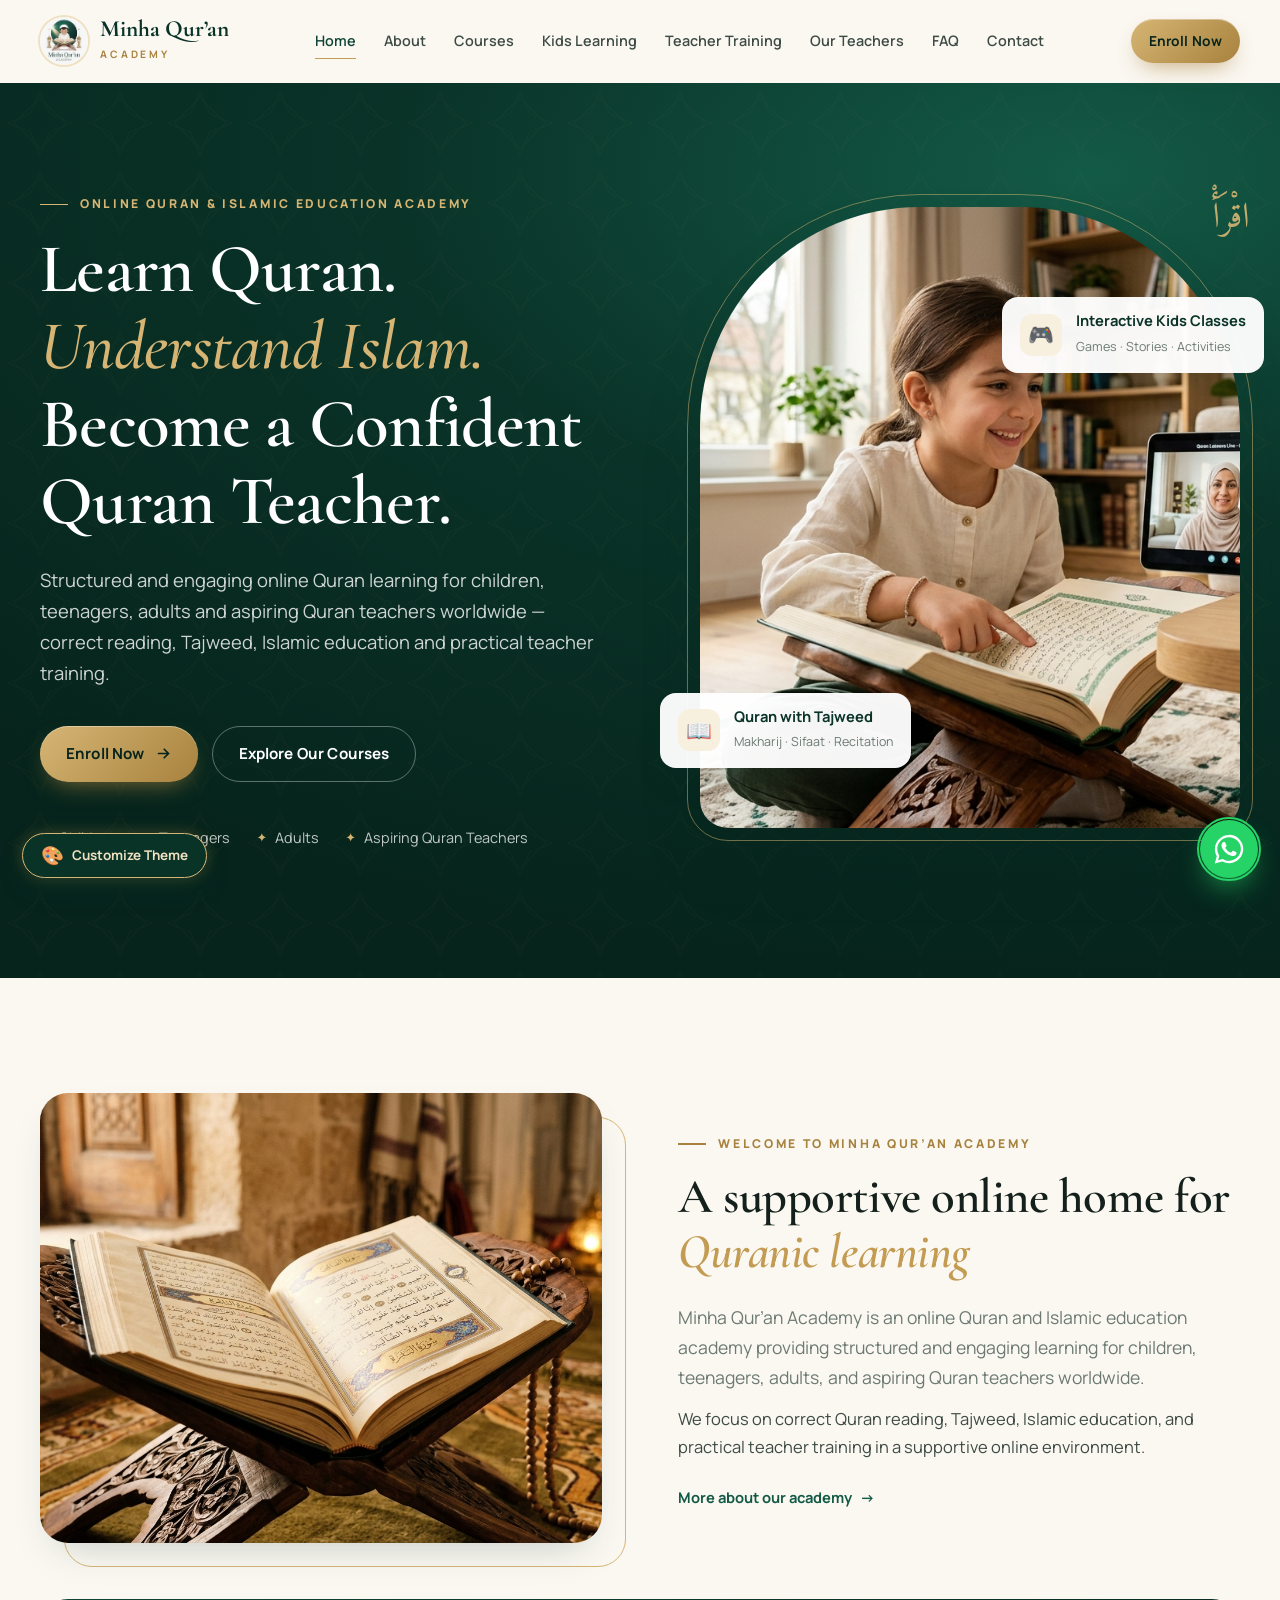
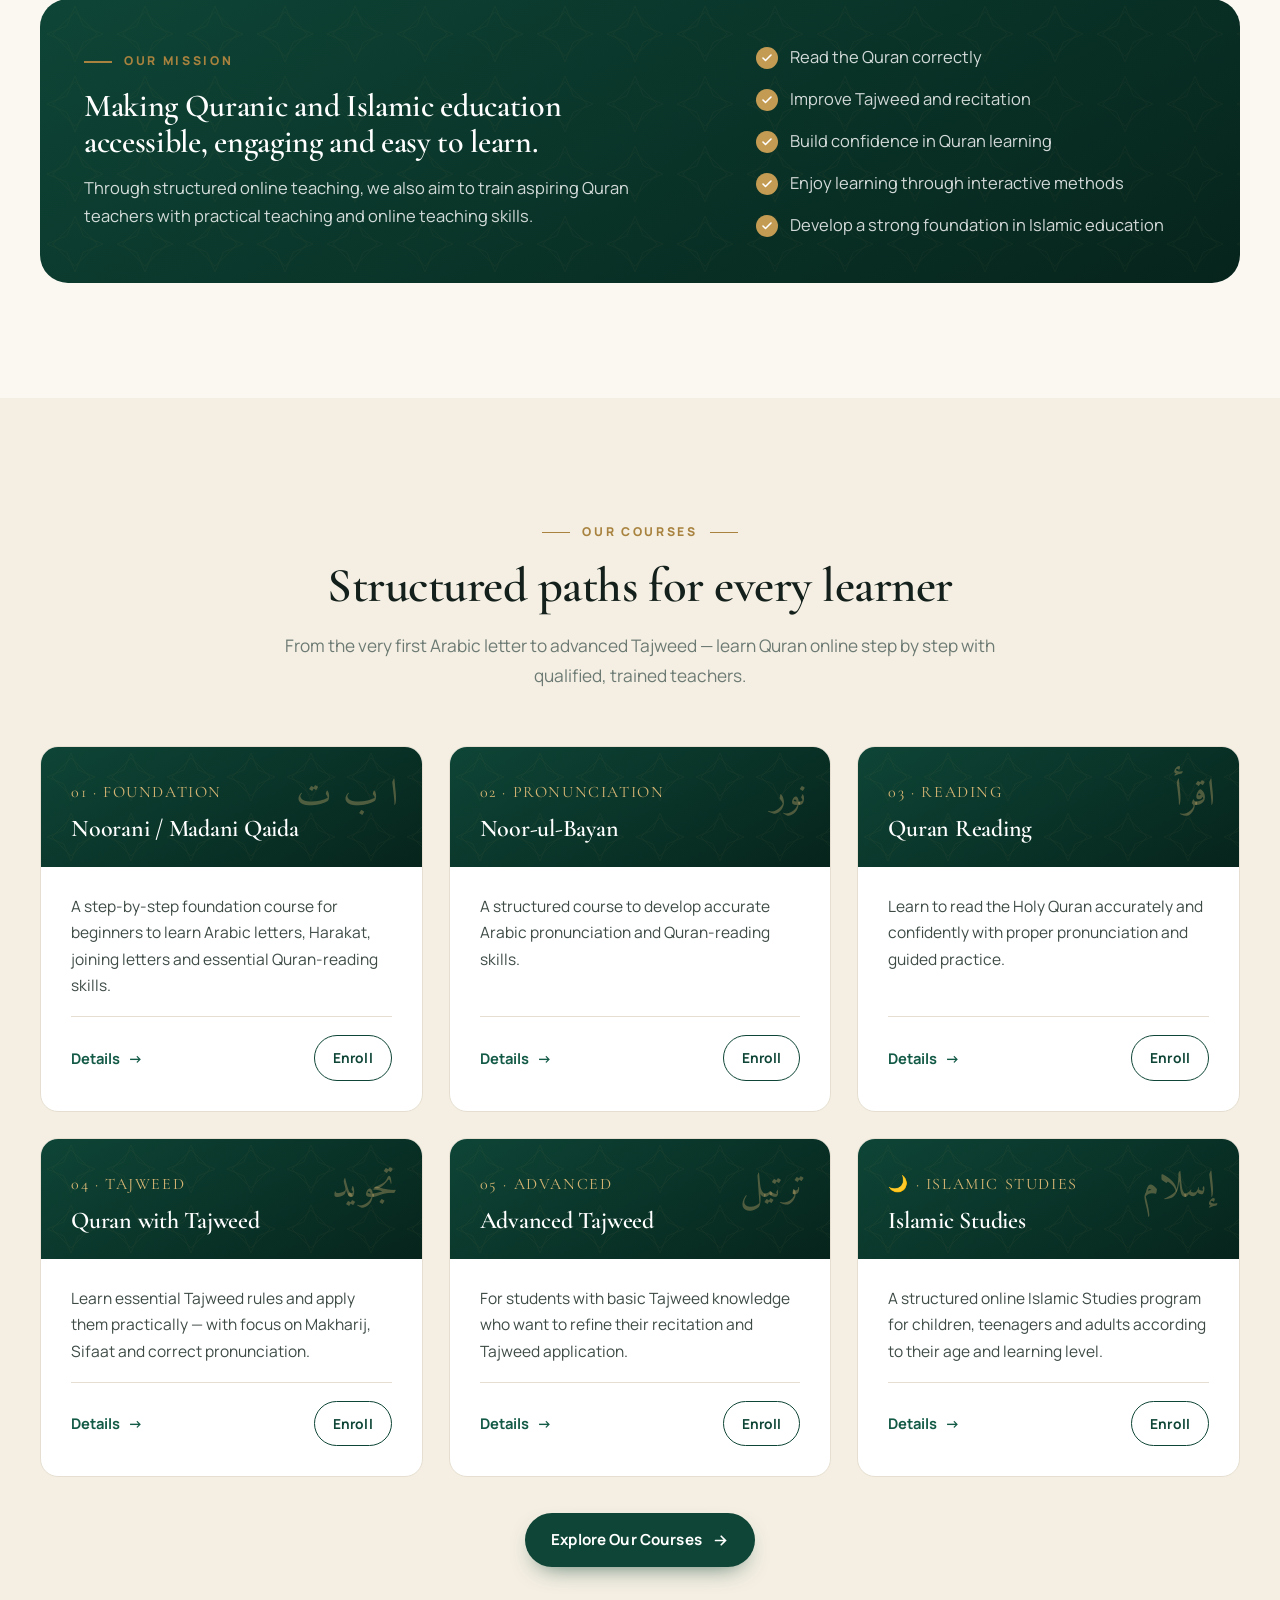
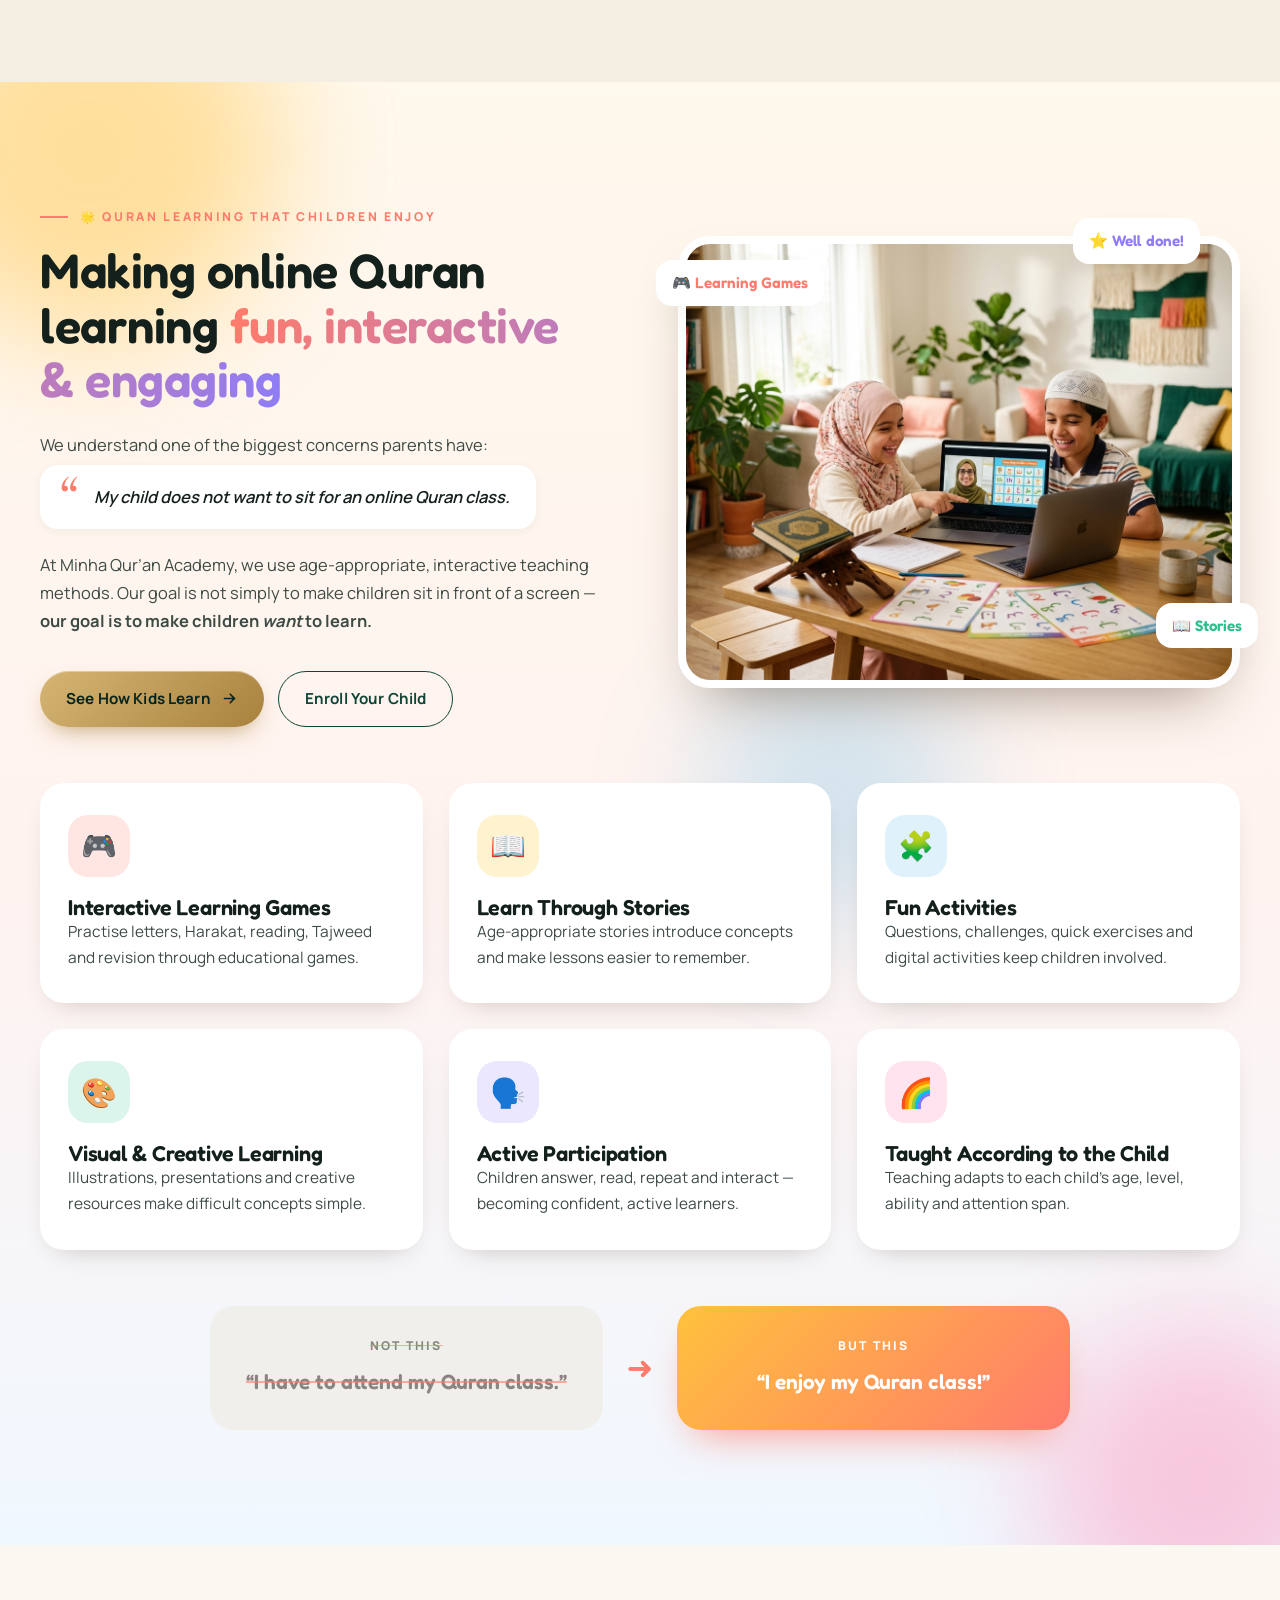
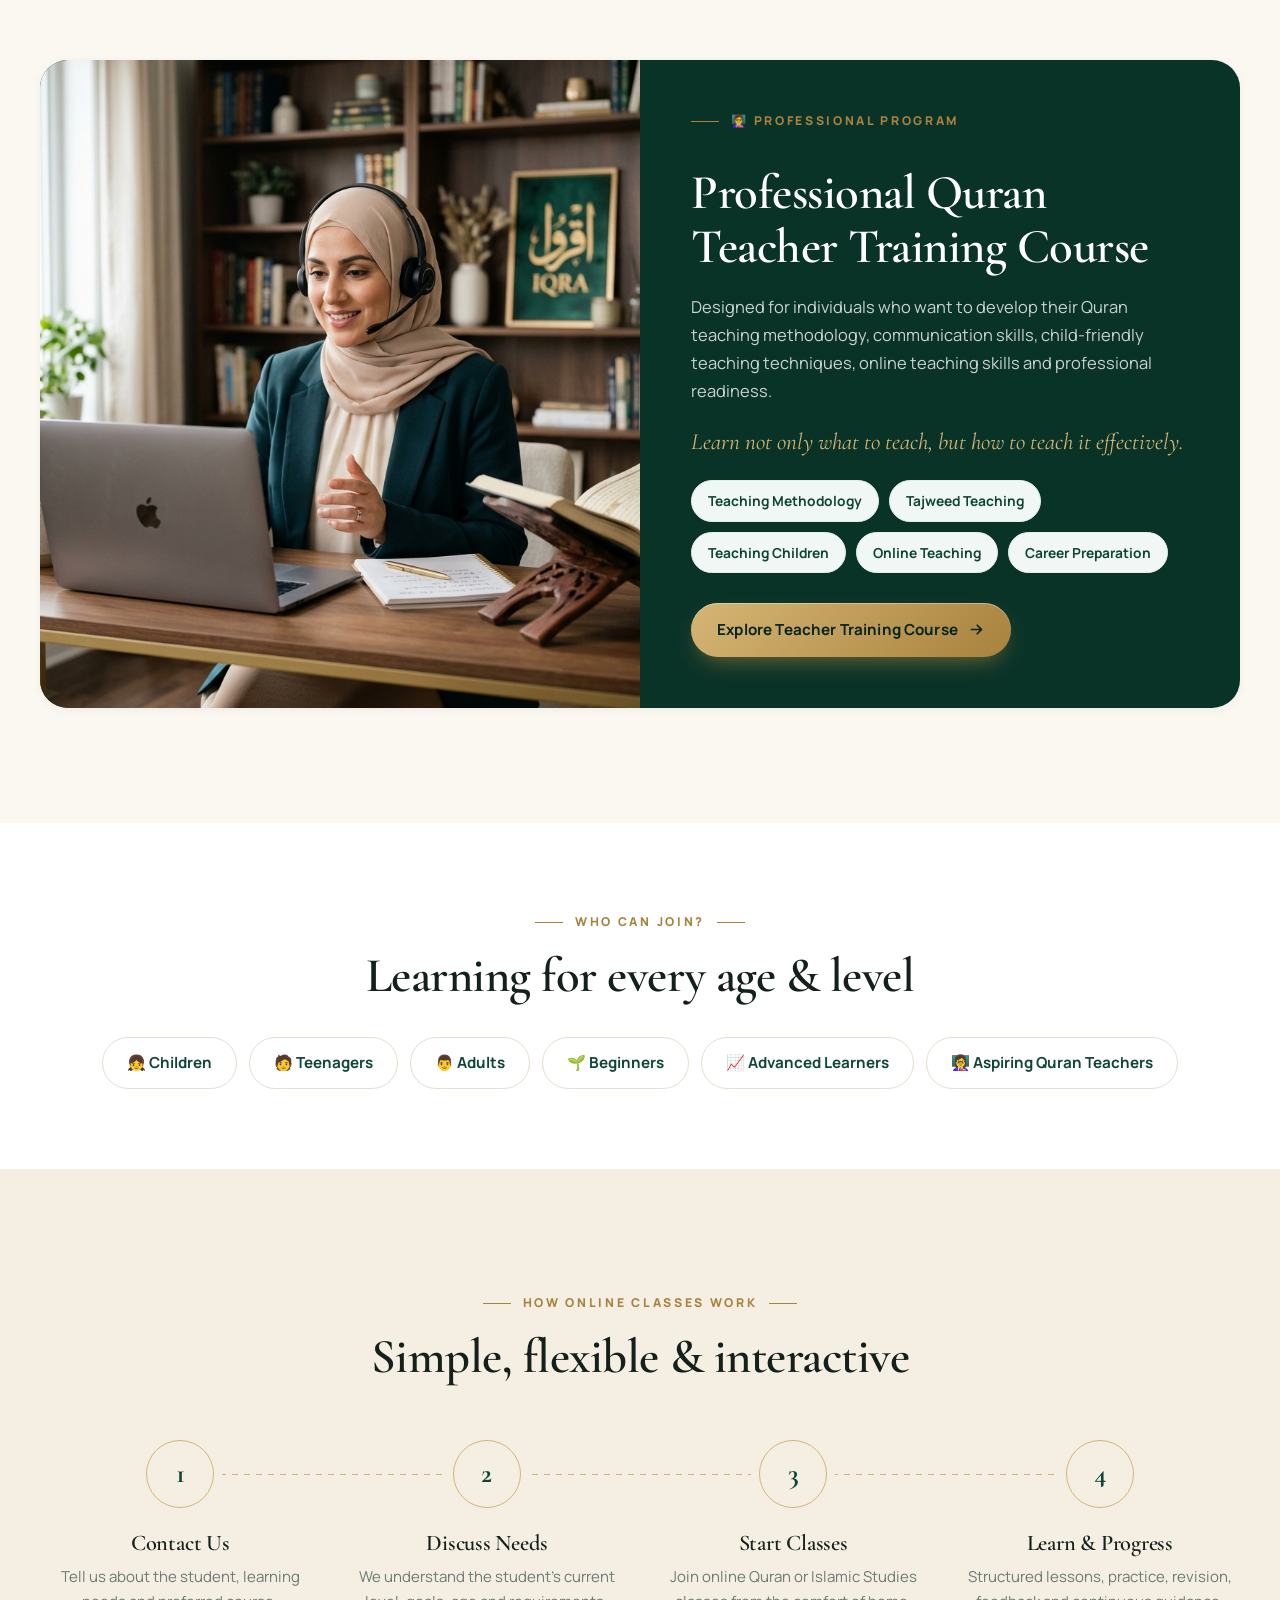
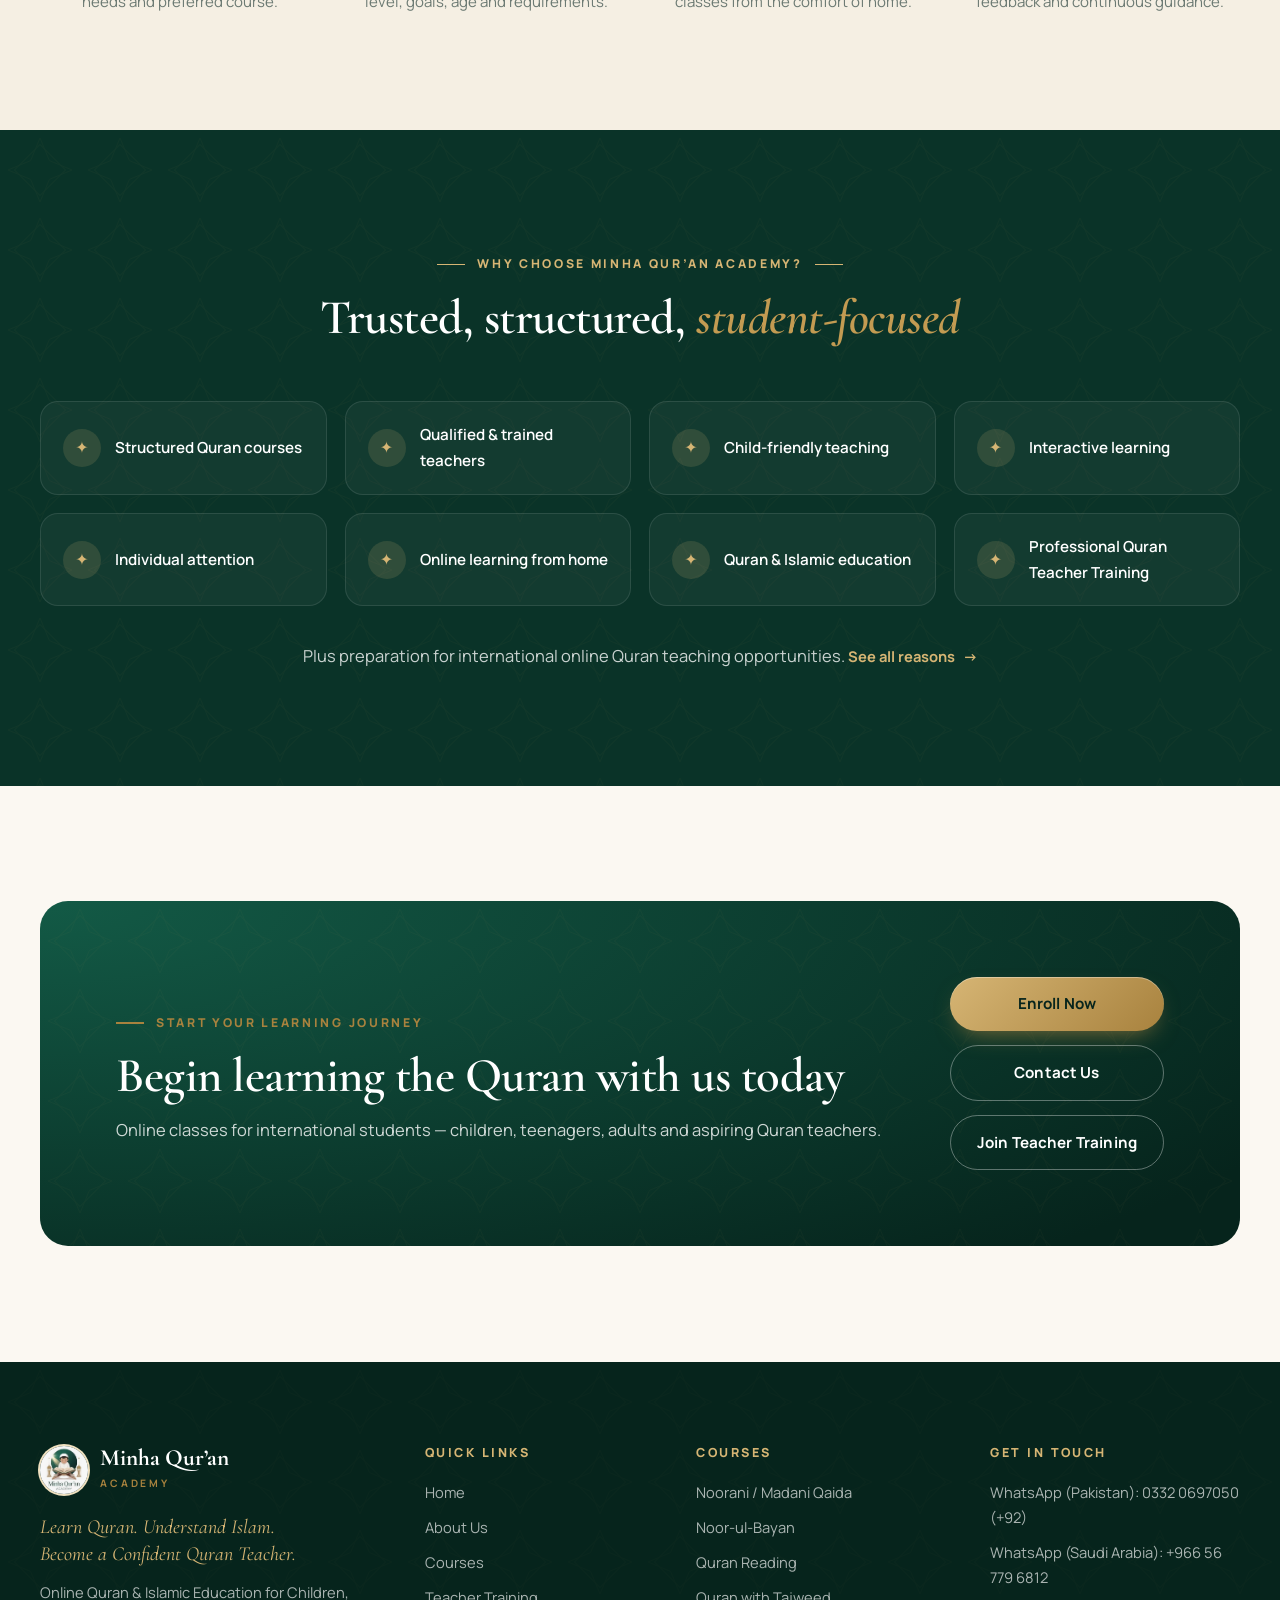
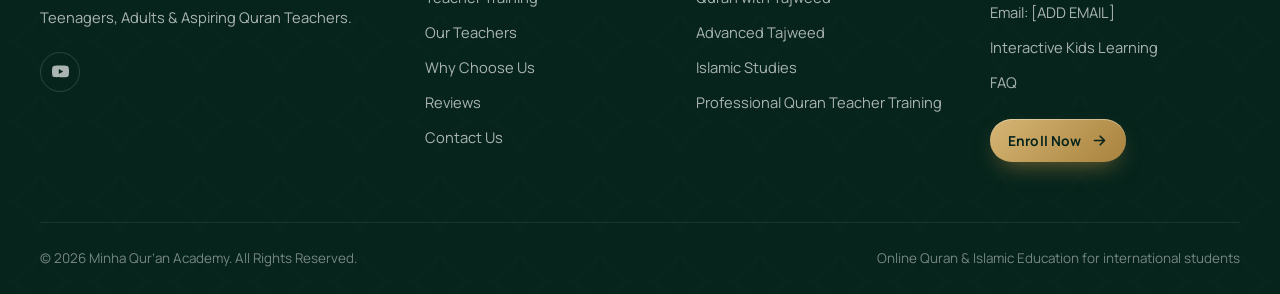
==== index.html @ 35ac7c9c "Inital" ====
<!DOCTYPE html>
<html lang="en">

<head>
  <meta charset="UTF-8">
  <meta name="viewport" content="width=device-width, initial-scale=1.0">
  <title>Minha Qur’an Academy | Online Quran Classes, Tajweed &amp; Quran Teacher Training</title>
  <meta name="description"
    content="Minha Qur’an Academy is an online Quran academy offering Noorani Qaida, Quran with Tajweed, Islamic Studies and Professional Quran Teacher Training for kids, adults and international students.">
  <meta name="keywords"
    content="Minha Qur’an Academy, Online Quran Academy, Online Quran Classes, Learn Quran Online, Quran with Tajweed, Quran Classes for Kids, Quran Classes for Adults, Quran Teacher Training">
  <meta property="og:title" content="Minha Qur’an Academy — Learn Quran Online">
  <meta property="og:description" content="Learn Quran. Understand Islam. Become a Confident Quran Teacher.">
  <meta property="og:image" content="assets/images/hero-learning.jpg">
  <meta property="og:type" content="website">
  <link rel="icon" type="image/jpeg" href="assets/images/logo.jpg">
  <link rel="preconnect" href="https://fonts.googleapis.com">
  <link rel="preconnect" href="https://fonts.gstatic.com" crossorigin>
  <link
    href="https://fonts.googleapis.com/css2?family=Amiri:wght@400;700&family=Cormorant+Garamond:ital,wght@0,500;0,600;0,700;1,500;1,600&family=Fredoka:wght@500;600&family=Manrope:wght@400;500;600;700;800&display=swap"
    rel="stylesheet">
  <link rel="stylesheet" href="assets/css/main.css">
  <script type="application/ld+json">
  {"@context":"https://schema.org","@type":"EducationalOrganization","name":"Minha Qur’an Academy","description":"Online Quran and Islamic education academy for children, teenagers, adults and aspiring Quran teachers worldwide.","logo":"assets/images/logo.jpg","sameAs":["https://www.youtube.com/@MinhaQuranAcademy"]}
  </script>
</head>

<body data-page="home">
  <header id="site-header"></header>

  <main>
    <!-- HERO -->
    <section class="hero">
      <div class="container hero-grid">
        <div>
          <span class="eyebrow reveal">Online Quran &amp; Islamic Education Academy</span>
          <h1 class="reveal d1">Learn Quran. <em>Understand Islam.</em> Become a Confident Quran Teacher.</h1>
          <p class="hero-lead reveal d2">Structured and engaging online Quran learning for children, teenagers, adults
            and aspiring Quran teachers worldwide — correct reading, Tajweed, Islamic education and practical teacher
            training.</p>
          <div class="hero-ctas reveal d3">
            <a href="enroll.html" class="btn btn-gold" id="hero-enroll">Enroll Now <svg viewBox="0 0 24 24" fill="none"
                stroke="currentColor" stroke-width="2.4" stroke-linecap="round">
                <path d="M5 12h14M13 6l6 6-6 6" />
              </svg></a>
            <a href="courses.html" class="btn btn-ghost-light" id="hero-courses">Explore Our Courses</a>
          </div>
          <div class="hero-badges reveal d3">
            <span>Children</span><span>Teenagers</span><span>Adults</span><span>Aspiring Quran Teachers</span>
          </div>
        </div>

        <div class="hero-visual reveal d2">
          <span class="hero-arabic">اقْرَأْ</span>
          <div class="hero-frame">
            <img src="assets/images/hero-learning.jpg"
              alt="Child happily learning Quran online with a teacher on a tablet" width="1376" height="768"
              fetchpriority="high">
          </div>
          <div class="float-card fc-1">
            <span class="fc-icon">📖</span>
            <span><strong>Quran with Tajweed</strong><small>Makharij · Sifaat · Recitation</small></span>
          </div>
          <div class="float-card fc-2">
            <span class="fc-icon">🎮</span>
            <span><strong>Interactive Kids Classes</strong><small>Games · Stories · Activities</small></span>
          </div>
        </div>
      </div>
    </section>

    <!-- WELCOME + MISSION -->
    <section class="section">
      <div class="container split">
        <div class="img-accent reveal">
          <div class="img-frame"><img src="assets/images/quran-serene.jpg"
              alt="Open Holy Quran on a carved wooden stand" loading="lazy" width="1376" height="768"></div>
        </div>
        <div class="reveal d1">
          <span class="eyebrow">Welcome to Minha Qur’an Academy</span>
          <h2>A supportive online home for <span class="gold-text">Quranic learning</span></h2>
          <p class="lead mt-2">Minha Qur’an Academy is an online Quran and Islamic education academy providing
            structured and engaging learning for children, teenagers, adults, and aspiring Quran teachers worldwide.</p>
          <p class="mt-1">We focus on correct Quran reading, Tajweed, Islamic education, and practical teacher training
            in a supportive online environment.</p>
          <a href="about.html" class="link-arrow mt-2">More about our academy</a>
        </div>
      </div>

      <div class="container mt-4">
        <div class="quote-block reveal">
          <div class="split wide-left" style="align-items:start">
            <div>
              <span class="eyebrow">Our Mission</span>
              <h3 style="font-size:2rem">Making Quranic and Islamic education accessible, engaging and easy to learn.
              </h3>
              <p>Through structured online teaching, we also aim to train aspiring Quran teachers with practical
                teaching and online teaching skills.</p>
            </div>
            <ul class="check-list gold">
              <li>Read the Quran correctly</li>
              <li>Improve Tajweed and recitation</li>
              <li>Build confidence in Quran learning</li>
              <li>Enjoy learning through interactive methods</li>
              <li>Develop a strong foundation in Islamic education</li>
            </ul>
          </div>
        </div>
      </div>
    </section>

    <!-- COURSES -->
    <section class="section section-cream" id="courses">
      <div class="container">
        <div class="section-head center reveal">
          <span class="eyebrow">Our Courses</span>
          <h2>Structured paths for every learner</h2>
          <p>From the very first Arabic letter to advanced Tajweed — learn Quran online step by step with qualified,
            trained teachers.</p>
        </div>

        <div class="grid grid-3">
          <article class="card course-card reveal">
            <div class="cc-top"><span class="cc-ar">ا ب ت</span><span class="cc-num">01 · FOUNDATION</span>
              <h3>Noorani / Madani Qaida</h3>
            </div>
            <div class="cc-body">
              <p>A step-by-step foundation course for beginners to learn Arabic letters, Harakat, joining letters and
                essential Quran-reading skills.</p>
              <div class="cc-actions"><a href="courses.html#qaida" class="link-arrow">Details</a><a
                  href="enroll.html?course=Noorani / Madani Qaida Course" class="btn btn-outline btn-sm">Enroll</a>
              </div>
            </div>
          </article>
          <article class="card course-card reveal d1">
            <div class="cc-top"><span class="cc-ar">نور</span><span class="cc-num">02 · PRONUNCIATION</span>
              <h3>Noor-ul-Bayan</h3>
            </div>
            <div class="cc-body">
              <p>A structured course to develop accurate Arabic pronunciation and Quran-reading skills.</p>
              <div class="cc-actions"><a href="courses.html#noor-ul-bayan" class="link-arrow">Details</a><a
                  href="enroll.html?course=Noor-ul-Bayan Course" class="btn btn-outline btn-sm">Enroll</a></div>
            </div>
          </article>
          <article class="card course-card reveal d2">
            <div class="cc-top"><span class="cc-ar">اقرأ</span><span class="cc-num">03 · READING</span>
              <h3>Quran Reading</h3>
            </div>
            <div class="cc-body">
              <p>Learn to read the Holy Quran accurately and confidently with proper pronunciation and guided practice.
              </p>
              <div class="cc-actions"><a href="courses.html#quran-reading" class="link-arrow">Details</a><a
                  href="enroll.html?course=Quran Reading Course" class="btn btn-outline btn-sm">Enroll</a></div>
            </div>
          </article>
          <article class="card course-card reveal">
            <div class="cc-top"><span class="cc-ar">تجويد</span><span class="cc-num">04 · TAJWEED</span>
              <h3>Quran with Tajweed</h3>
            </div>
            <div class="cc-body">
              <p>Learn essential Tajweed rules and apply them practically — with focus on Makharij, Sifaat and correct
                pronunciation.</p>
              <div class="cc-actions"><a href="courses.html#tajweed" class="link-arrow">Details</a><a
                  href="enroll.html?course=Quran with Tajweed Course" class="btn btn-outline btn-sm">Enroll</a></div>
            </div>
          </article>
          <article class="card course-card reveal d1">
            <div class="cc-top"><span class="cc-ar">ترتيل</span><span class="cc-num">05 · ADVANCED</span>
              <h3>Advanced Tajweed</h3>
            </div>
            <div class="cc-body">
              <p>For students with basic Tajweed knowledge who want to refine their recitation and Tajweed application.
              </p>
              <div class="cc-actions"><a href="courses.html#advanced-tajweed" class="link-arrow">Details</a><a
                  href="enroll.html?course=Advanced Tajweed Course" class="btn btn-outline btn-sm">Enroll</a></div>
            </div>
          </article>
          <article class="card course-card reveal d2">
            <div class="cc-top"><span class="cc-ar">إسلام</span><span class="cc-num">🌙 · ISLAMIC STUDIES</span>
              <h3>Islamic Studies</h3>
            </div>
            <div class="cc-body">
              <p>A structured online Islamic Studies program for children, teenagers and adults according to their age
                and learning level.</p>
              <div class="cc-actions"><a href="courses.html#islamic-studies" class="link-arrow">Details</a><a
                  href="enroll.html?course=Islamic Studies" class="btn btn-outline btn-sm">Enroll</a></div>
            </div>
          </article>
        </div>

        <div class="text-center mt-3 reveal"><a href="courses.html" class="btn btn-emerald">Explore Our Courses <svg
              viewBox="0 0 24 24" fill="none" stroke="currentColor" stroke-width="2.4" stroke-linecap="round">
              <path d="M5 12h14M13 6l6 6-6 6" />
            </svg></a></div>
      </div>
    </section>

    <!-- KIDS (prominent) -->
    <section class="section kids-zone" id="kids">
      <span class="blob b1"></span><span class="blob b2"></span><span class="blob b3"></span>
      <div class="container">
        <div class="split">
          <div class="reveal">
            <span class="eyebrow">🌟 Quran Learning That Children Enjoy</span>
            <h2>Making online Quran learning <em>fun, interactive &amp; engaging</em></h2>
            <p class="mt-2">We understand one of the biggest concerns parents have:</p>
            <div class="parent-quote">My child does not want to sit for an online Quran class.</div>
            <p>At Minha Qur’an Academy, we use age-appropriate, interactive teaching methods. Our goal is not simply to
              make children sit in front of a screen — <strong>our goal is to make children <em>want</em> to
                learn.</strong></p>
            <div class="btn-row mt-3">
              <a href="kids.html" class="btn btn-gold">See How Kids Learn <svg viewBox="0 0 24 24" fill="none"
                  stroke="currentColor" stroke-width="2.4" stroke-linecap="round">
                  <path d="M5 12h14M13 6l6 6-6 6" />
                </svg></a>
              <a href="enroll.html" class="btn btn-outline">Enroll Your Child</a>
            </div>
          </div>
          <div class="kids-photo reveal d1">
            <div class="img-frame"><img src="assets/images/kids-interactive.jpg"
                alt="Two happy children learning Arabic letters in an interactive online Quran class" loading="lazy"
                width="1200" height="896"></div>
            <span class="sticker s1">🎮 Learning Games</span>
            <span class="sticker s2">📖 Stories</span>
            <span class="sticker s3">⭐ Well done!</span>
          </div>
        </div>

        <div class="grid grid-3 mt-4">
          <div class="kid-card kc-coral reveal">
            <div class="k-icon">🎮</div>
            <h3>Interactive Learning Games</h3>
            <p>Practise letters, Harakat, reading, Tajweed and revision through educational games.</p>
          </div>
          <div class="kid-card kc-sun reveal d1">
            <div class="k-icon">📖</div>
            <h3>Learn Through Stories</h3>
            <p>Age-appropriate stories introduce concepts and make lessons easier to remember.</p>
          </div>
          <div class="kid-card kc-sky reveal d2">
            <div class="k-icon">🧩</div>
            <h3>Fun Activities</h3>
            <p>Questions, challenges, quick exercises and digital activities keep children involved.</p>
          </div>
          <div class="kid-card kc-mint reveal">
            <div class="k-icon">🎨</div>
            <h3>Visual &amp; Creative Learning</h3>
            <p>Illustrations, presentations and creative resources make difficult concepts simple.</p>
          </div>
          <div class="kid-card kc-lilac reveal d1">
            <div class="k-icon">🗣️</div>
            <h3>Active Participation</h3>
            <p>Children answer, read, repeat and interact — becoming confident, active learners.</p>
          </div>
          <div class="kid-card kc-pink reveal d2">
            <div class="k-icon">🌈</div>
            <h3>Taught According to the Child</h3>
            <p>Teaching adapts to each child’s age, level, ability and attention span.</p>
          </div>
        </div>

        <div class="feel-compare mt-4 reveal">
          <div class="feel no"><small>Not this</small>“I have to attend my Quran class.”</div>
          <div class="feel-arrow">➜</div>
          <div class="feel yes"><small>But this</small>“I enjoy my Quran class!”</div>
        </div>
      </div>
    </section>

    <!-- TEACHER TRAINING -->
    <section class="section">
      <div class="container">
        <div class="program dark reveal">
          <div class="program-media"><img src="assets/images/teacher-training.jpg"
              alt="Quran teacher conducting a professional online class" loading="lazy" width="1200" height="896"></div>
          <div class="program-body">
            <span class="eyebrow">👩‍🏫 Professional Program</span>
            <h2>Professional Quran Teacher Training Course</h2>
            <p>Designed for individuals who want to develop their Quran teaching methodology, communication skills,
              child-friendly teaching techniques, online teaching skills and professional readiness.</p>
            <p style="font-family:var(--f-display);font-size:1.45rem;font-style:italic;color:var(--gold-400)">Learn not
              only what to teach, but how to teach it effectively.</p>
            <div class="pill-row"><span>Teaching Methodology</span><span>Tajweed Teaching</span><span>Teaching
                Children</span><span>Online Teaching</span><span>Career Preparation</span></div>
            <div class="btn-row mt-1"><a href="teacher-training.html" class="btn btn-gold" id="home-training">Explore
                Teacher Training Course <svg viewBox="0 0 24 24" fill="none" stroke="currentColor" stroke-width="2.4"
                  stroke-linecap="round">
                  <path d="M5 12h14M13 6l6 6-6 6" />
                </svg></a></div>
          </div>
        </div>
      </div>
    </section>

    <!-- WHO CAN JOIN -->
    <section class="section section-white" style="padding-top:80px;padding-bottom:80px">
      <div class="container">
        <div class="section-head center reveal" style="margin-bottom:34px">
          <span class="eyebrow">Who Can Join?</span>
          <h2>Learning for every age &amp; level</h2>
        </div>
        <div class="chips reveal">
          <span class="chip">👧 Children</span><span class="chip">🧑 Teenagers</span><span class="chip">👨 Adults</span>
          <span class="chip">🌱 Beginners</span><span class="chip">📈 Advanced Learners</span><span class="chip">👩‍🏫
            Aspiring Quran Teachers</span>
        </div>
      </div>
    </section>

    <!-- HOW IT WORKS -->
    <section class="section section-cream">
      <div class="container">
        <div class="section-head center reveal">
          <span class="eyebrow">How Online Classes Work</span>
          <h2>Simple, flexible &amp; interactive</h2>
        </div>
        <div class="steps">
          <div class="step reveal">
            <div class="step-num">1</div>
            <h3>Contact Us</h3>
            <p>Tell us about the student, learning needs and preferred course.</p>
          </div>
          <div class="step reveal d1">
            <div class="step-num">2</div>
            <h3>Discuss Needs</h3>
            <p>We understand the student’s current level, goals, age and requirements.</p>
          </div>
          <div class="step reveal d2">
            <div class="step-num">3</div>
            <h3>Start Classes</h3>
            <p>Join online Quran or Islamic Studies classes from the comfort of home.</p>
          </div>
          <div class="step reveal d3">
            <div class="step-num">4</div>
            <h3>Learn &amp; Progress</h3>
            <p>Structured lessons, practice, revision, feedback and continuous guidance.</p>
          </div>
        </div>
      </div>
    </section>

    <!-- WHY CHOOSE -->
    <section class="section section-dark">
      <div class="container" style="position:relative">
        <div class="section-head center reveal">
          <span class="eyebrow">Why Choose Minha Qur’an Academy?</span>
          <h2>Trusted, structured, <span class="gold-text">student-focused</span></h2>
        </div>
        <div class="why-grid">
          <div class="why-item reveal"><i>✦</i>Structured Quran courses</div>
          <div class="why-item reveal d1"><i>✦</i>Qualified &amp; trained teachers</div>
          <div class="why-item reveal d2"><i>✦</i>Child-friendly teaching</div>
          <div class="why-item reveal d3"><i>✦</i>Interactive learning</div>
          <div class="why-item reveal"><i>✦</i>Individual attention</div>
          <div class="why-item reveal d1"><i>✦</i>Online learning from home</div>
          <div class="why-item reveal d2"><i>✦</i>Quran &amp; Islamic education</div>
          <div class="why-item reveal d3"><i>✦</i>Professional Quran Teacher Training</div>
        </div>
        <p class="text-center mt-3 reveal">Plus preparation for international online Quran teaching opportunities. <a
            href="about.html#why-choose" class="link-arrow" style="color:var(--gold-400)">See all reasons</a></p>
      </div>
    </section>

    <!-- CTA -->
    <section class="section">
      <div class="container">
        <div class="cta-band reveal">
          <div>
            <span class="eyebrow">Start Your Learning Journey</span>
            <h2>Begin learning the Quran with us today</h2>
            <p>Online classes for international students — children, teenagers, adults and aspiring Quran teachers.</p>
          </div>
          <div class="hero-ctas" style="flex-direction:column;align-items:stretch">
            <a href="enroll.html" class="btn btn-gold">Enroll Now</a>
            <a href="contact.html" class="btn btn-ghost-light">Contact Us</a>
            <a href="teacher-training.html" class="btn btn-ghost-light">Join Teacher Training</a>
          </div>
        </div>
      </div>
    </section>
  </main>

  <footer id="site-footer"></footer>
  <noscript>
    <nav style="padding:20px;text-align:center"><a href="index.html">Home</a> · <a href="about.html">About</a> · <a
        href="courses.html">Courses</a> · <a href="kids.html">Kids Learning</a> · <a
        href="teacher-training.html">Teacher Training</a> · <a href="teachers.html">Our Teachers</a> · <a
        href="faq.html">FAQ</a> · <a href="enroll.html">Enroll</a> · <a href="contact.html">Contact</a></nav>
  </noscript>
  <script src="assets/js/main.js"></script>
</body>

</html>
---- assets/css/main.css ----
/* ==========================================================================
   MINHA QUR'AN ACADEMY — Design System
   Fonts: Cormorant Garamond (display) · Manrope (body) · Amiri (Arabic) · Fredoka (kids)
   ========================================================================== */

:root {
  /* Brand */
  --emerald-950: #06241c;
  --emerald-900: #0a3328;
  --emerald-800: #0e4536;
  --emerald-700: #135a46;
  --emerald-600: #1a7259;
  --emerald-100: #e3efe9;
  --emerald-50: #f1f7f4;

  --gold-600: #a8823e;
  --gold-500: #c39b52;
  --gold-400: #d6b574;
  --gold-200: #efe0bf;
  --gold-100: #f8f0de;

  --ivory: #fbf8f2;
  --cream: #f5efe3;
  --white: #ffffff;
  --ink: #14201b;
  --body: #3e4b45;
  --muted: #6c7a73;
  --line: #e6dfd1;

  /* Kids palette */
  --k-coral: #ff7b6b;
  --k-sun: #ffc23d;
  --k-sky: #4fb3e8;
  --k-mint: #2fbf8f;
  --k-lilac: #8f7cf6;
  --k-pink: #ff8fb8;

  /* Type */
  --f-display: "Cormorant Garamond", Georgia, serif;
  --f-body: "Manrope", system-ui, -apple-system, "Segoe UI", sans-serif;
  --f-arabic: "Amiri", "Noto Naskh Arabic", serif;
  --f-kids: "Fredoka", "Manrope", sans-serif;

  /* Layout */
  --header-h: 82px;
  --container: 1200px;
  --radius-sm: 10px;
  --radius: 18px;
  --radius-lg: 28px;
  --shadow-sm: 0 2px 10px rgba(10, 51, 40, .06);
  --shadow: 0 18px 40px -18px rgba(10, 51, 40, .25);
  --shadow-lg: 0 40px 80px -30px rgba(6, 36, 28, .45);
  --ease: cubic-bezier(.22, .8, .24, 1);

  --pattern: url("data:image/svg+xml,%3Csvg xmlns='http://www.w3.org/2000/svg' width='80' height='80' viewBox='0 0 80 80'%3E%3Cg fill='none' stroke='%23c39b52' stroke-width='1' opacity='.55'%3E%3Cpath d='M40 8l9.4 22.6L72 40l-22.6 9.4L40 72l-9.4-22.6L8 40l22.6-9.4z'/%3E%3Crect x='22' y='22' width='36' height='36' transform='rotate(45 40 40)'/%3E%3C/g%3E%3C/svg%3E");
}

/* ---------- Reset ---------- */
*,
*::before,
*::after {
  box-sizing: border-box;
  margin: 0;
  padding: 0;
}

html {
  scroll-behavior: smooth;
  -webkit-text-size-adjust: 100%;
}

body {
  font-family: var(--f-body);
  font-size: 16.5px;
  line-height: 1.7;
  color: var(--body);
  background: var(--ivory);
  -webkit-font-smoothing: antialiased;
  overflow-x: hidden;
}

img {
  max-width: 100%;
  display: block;
}

a {
  color: inherit;
  text-decoration: none;
}

ul {
  list-style: none;
}

button,
input,
select,
textarea {
  font: inherit;
  color: inherit;
}

button {
  cursor: pointer;
  background: none;
  border: 0;
}

:focus-visible {
  outline: 2px solid var(--gold-500);
  outline-offset: 3px;
  border-radius: 4px;
}

h1,
h2,
h3,
h4 {
  font-family: var(--f-display);
  color: var(--ink);
  font-weight: 600;
  line-height: 1.12;
  letter-spacing: -.01em;
}

h1 {
  font-size: clamp(2.6rem, 5.4vw, 4.4rem);
}

h2 {
  font-size: clamp(2.1rem, 3.8vw, 3.1rem);
}

h3 {
  font-size: 1.55rem;
}

h4 {
  font-size: 1.25rem;
}

.arabic {
  font-family: var(--f-arabic);
  direction: rtl;
}

.container {
  width: min(100% - 40px, var(--container));
  margin-inline: auto;
}

.container-narrow {
  width: min(100% - 40px, 860px);
  margin-inline: auto;
}

/* ---------- Buttons ---------- */
.btn {
  display: inline-flex;
  align-items: center;
  justify-content: center;
  gap: 10px;
  padding: 14px 26px;
  border-radius: 999px;
  font-weight: 700;
  font-size: .95rem;
  letter-spacing: .01em;
  transition: transform .35s var(--ease), box-shadow .35s var(--ease), background .3s, color .3s, border-color .3s;
  white-space: nowrap;
}

.btn svg {
  width: 17px;
  height: 17px;
  transition: transform .35s var(--ease);
}

.btn:hover svg {
  transform: translateX(3px);
}

.btn-gold {
  background: linear-gradient(135deg, var(--gold-400), var(--gold-600));
  color: var(--emerald-950);
  box-shadow: 0 10px 24px -10px rgba(168, 130, 62, .8), inset 0 1px 0 rgba(255, 255, 255, .35);
}

.btn-gold:hover {
  transform: translateY(-2px);
  box-shadow: 0 16px 30px -12px rgba(168, 130, 62, .9);
}

.btn-emerald {
  background: var(--emerald-800);
  color: var(--white);
  box-shadow: 0 10px 24px -12px rgba(14, 69, 54, .8);
}

.btn-emerald:hover {
  background: var(--emerald-700);
  transform: translateY(-2px);
}

.btn-outline {
  border: 1.5px solid var(--emerald-800);
  color: var(--emerald-800);
}

.btn-outline:hover {
  background: var(--emerald-800);
  color: var(--white);
}

.btn-ghost-light {
  border: 1.5px solid rgba(255, 255, 255, .35);
  color: var(--white);
}

.btn-ghost-light:hover {
  background: rgba(255, 255, 255, .1);
  border-color: var(--gold-400);
}

.btn-wa {
  background: #1fa855;
  color: #fff;
}

.btn-wa:hover {
  background: #18914a;
  transform: translateY(-2px);
}

.btn-sm {
  padding: 10px 18px;
  font-size: .86rem;
}

.btn-block {
  width: 100%;
}

.link-arrow {
  display: inline-flex;
  align-items: center;
  gap: 8px;
  font-weight: 700;
  color: var(--emerald-700);
  font-size: .92rem;
}

.link-arrow::after {
  content: "→";
  transition: transform .3s var(--ease);
}

.link-arrow:hover::after {
  transform: translateX(4px);
}

/* ---------- Header ---------- */
.site-header {
  position: sticky;
  top: 0;
  z-index: 1001;
  background: rgba(251, 248, 242, .92);
  backdrop-filter: saturate(160%) blur(14px);
  -webkit-backdrop-filter: saturate(160%) blur(14px);
  border-bottom: 1px solid transparent;
  transition: border-color .3s, box-shadow .3s, background .3s;
}

body.menu-open .site-header {
  background: var(--ivory);
  border-bottom-color: var(--line);
}

.site-header.scrolled {
  border-color: var(--line);
  box-shadow: 0 6px 24px -16px rgba(10, 51, 40, .35);
}

.header-inner {
  display: flex;
  align-items: center;
  justify-content: space-between;
  gap: 20px;
  height: var(--header-h, 82px);
}

.brand {
  display: flex;
  align-items: center;
  gap: 12px;
  flex-shrink: 0;
}

.brand img {
  width: 48px;
  height: 48px;
  border-radius: 50%;
  object-fit: cover;
  box-shadow: 0 0 0 2px var(--gold-200);
}

.brand-name {
  display: block;
  font-family: var(--f-display);
  font-size: 1.45rem;
  font-weight: 700;
  color: var(--emerald-900);
  line-height: 1;
}

.brand-sub {
  display: block;
  font-size: .64rem;
  font-weight: 700;
  letter-spacing: .28em;
  color: var(--gold-600);
  margin-top: 5px;
}

.main-nav {
  display: flex;
  align-items: center;
  gap: 4px;
}

.main-nav a {
  position: relative;
  padding: 8px 12px;
  font-size: .9rem;
  font-weight: 600;
  color: var(--body);
  transition: color .25s;
}

.main-nav a::after {
  content: "";
  position: absolute;
  left: 12px;
  right: 12px;
  bottom: 2px;
  height: 1.5px;
  background: var(--gold-500);
  transform: scaleX(0);
  transform-origin: left;
  transition: transform .35s var(--ease);
}

.main-nav a:hover,
.main-nav a.active {
  color: var(--emerald-800);
}

.main-nav a:hover::after,
.main-nav a.active::after {
  transform: scaleX(1);
}

.header-actions {
  display: flex;
  align-items: center;
  gap: 10px;
}

.icon-wa {
  width: 44px;
  height: 44px;
  border-radius: 50%;
  display: grid;
  place-items: center;
  background: var(--emerald-50);
  color: #1fa855;
  border: 1px solid var(--emerald-100);
  transition: .3s;
}

.icon-wa:hover {
  background: #1fa855;
  color: #fff;
}

.icon-wa svg {
  width: 20px;
  height: 20px;
}

/* ---------- Mobile Navigation & Toggle ---------- */
.menu-toggle {
  display: none;
  width: 44px;
  height: 44px;
  border-radius: 12px;
  border: 1.5px solid var(--line);
  position: relative;
  background: #ffffff;
  cursor: pointer;
  transition: border-color .25s, background .25s, box-shadow .25s, transform .25s;
  -webkit-tap-highlight-color: transparent;
}

.menu-toggle:hover {
  border-color: var(--gold-400);
  box-shadow: 0 4px 12px rgba(10, 51, 40, .08);
}

.menu-toggle span {
  position: absolute;
  left: 11px;
  right: 11px;
  height: 2.2px;
  background: var(--emerald-900);
  border-radius: 3px;
  transition: transform .35s cubic-bezier(.16, 1, .3, 1),
              top .35s cubic-bezier(.16, 1, .3, 1),
              background .25s ease;
}

.menu-toggle span:nth-child(1) {
  top: 16px;
}

.menu-toggle span:nth-child(2) {
  top: 26px;
}

body.menu-open .menu-toggle {
  background: var(--gold-100);
  border-color: var(--gold-400);
  box-shadow: 0 0 0 3px rgba(195, 155, 82, .2);
  transform: rotate(90deg);
}

body.menu-open .menu-toggle span {
  background: var(--emerald-950);
}

body.menu-open .menu-toggle span:nth-child(1) {
  top: 21px;
  transform: rotate(45deg);
}

body.menu-open .menu-toggle span:nth-child(2) {
  top: 21px;
  transform: rotate(-45deg);
}

/* Mobile Drawer Container */
.mobile-menu-drawer {
  display: none;
}

@media (max-width: 1180px) {
  .mobile-menu-drawer {
    display: block;
  }
}

.mobile-menu-backdrop {
  position: fixed;
  inset: 0;
  background: rgba(6, 36, 28, .55);
  backdrop-filter: blur(10px);
  -webkit-backdrop-filter: blur(10px);
  z-index: 998;
  opacity: 0;
  pointer-events: none;
  visibility: hidden;
  transition: opacity .35s ease, visibility .35s ease;
}

body.menu-open .mobile-menu-backdrop {
  opacity: 1;
  pointer-events: auto;
  visibility: visible;
}

/* Mobile Menu Panel with Top-Corner Animation */
.mobile-menu-panel {
  position: fixed;
  top: var(--header-h, 82px);
  left: 0;
  right: 0;
  max-height: calc(100dvh - var(--header-h, 82px));
  background: var(--ivory);
  background-image:
    radial-gradient(ellipse at top right, rgba(195, 155, 82, .14) 0%, transparent 60%),
    radial-gradient(ellipse at top left, rgba(19, 90, 70, .08) 0%, transparent 50%),
    var(--pattern);
  border-bottom: 2px solid var(--gold-200);
  border-radius: 0 0 28px 28px;
  box-shadow: 0 30px 70px -15px rgba(6, 36, 28, .45);
  z-index: 999;
  display: flex;
  flex-direction: column;
  overflow: hidden;

  /* Closed State: clipped from top corner */
  clip-path: polygon(0 0, 0 0, 0 0, 0 0);
  transform: translateY(-8px);
  opacity: 0;
  pointer-events: none;
  visibility: hidden;
  transition: clip-path .48s cubic-bezier(.22, 1, .36, 1),
              transform .42s cubic-bezier(.22, 1, .36, 1),
              opacity .28s ease,
              visibility .48s ease;
}

body.menu-open .mobile-menu-panel {
  /* Open State: Unfolds from top-left to top-right corner downward */
  clip-path: polygon(0 0, 100% 0, 100% 100%, 0 100%);
  transform: translateY(0);
  opacity: 1;
  pointer-events: auto;
  visibility: visible;
}

/* Top-Left to Top-Right Corner Animated Glowing Line */
.mobile-corner-glow {
  position: absolute;
  top: 0;
  left: 0;
  right: 0;
  height: 3.5px;
  background: linear-gradient(90deg, #c39b52 0%, #10b981 32%, #ffd778 68%, #c39b52 100%);
  background-size: 250% 100%;
  transform: scaleX(0);
  transform-origin: left top;
  box-shadow: 0 0 16px rgba(195, 155, 82, .75);
  z-index: 20;
}

body.menu-open .mobile-corner-glow {
  transform: scaleX(1);
  transition: transform .48s cubic-bezier(.16, 1, .3, 1);
  animation: shimmerSweep 3s infinite linear;
}

@keyframes shimmerSweep {
  0% { background-position: 0% 50%; }
  100% { background-position: 100% 50%; }
}

/* Scroll Container */
.mobile-menu-scroll {
  padding: 16px 18px 28px;
  overflow-y: auto;
  -webkit-overflow-scrolling: touch;
  display: flex;
  flex-direction: column;
  gap: 14px;
}

/* Bismillah Motif */
.mobile-menu-bismillah {
  display: flex;
  align-items: center;
  justify-content: center;
  padding: 6px 16px;
  background: rgba(195, 155, 82, .1);
  border: 1px dashed rgba(195, 155, 82, .4);
  border-radius: 999px;
  color: var(--emerald-900);
  font-family: var(--f-arabic);
  font-size: 1.15rem;
  letter-spacing: .02em;
  opacity: 0;
  transform: translateY(-8px);
  transition: opacity .35s ease, transform .35s ease;
}

body.menu-open .mobile-menu-bismillah {
  opacity: 1;
  transform: translateY(0);
  transition-delay: .05s;
}

/* Mobile Nav List */
.mobile-nav-list {
  display: flex;
  flex-direction: column;
  gap: 6px;
}

/* Staggered Navigation Items */
.m-nav-item {
  display: flex;
  align-items: center;
  gap: 12px;
  padding: 9px 12px;
  border-radius: 14px;
  background: rgba(255, 255, 255, .72);
  border: 1px solid rgba(230, 223, 209, .85);
  text-decoration: none;
  position: relative;
  overflow: hidden;
  box-shadow: 0 2px 6px rgba(10, 51, 40, .03);

  /* Closed: shifted left and transparent */
  opacity: 0;
  transform: translateX(-18px);
  transition: opacity .35s ease,
              transform .4s cubic-bezier(.16, 1, .3, 1),
              background .2s ease,
              border-color .2s ease,
              box-shadow .2s ease;
}

body.menu-open .m-nav-item {
  opacity: 1;
  transform: translateX(0);
  transition-delay: calc(var(--item-index, 1) * .035s + .06s);
}

.m-nav-item:active,
.m-nav-item:hover {
  background: #ffffff;
  border-color: var(--gold-400);
  box-shadow: 0 4px 14px rgba(10, 51, 40, .06);
}

.m-nav-item.active {
  background: #ffffff;
  border-color: var(--gold-500);
  box-shadow: 0 4px 16px rgba(195, 155, 82, .18);
}

.m-nav-item.active::before {
  content: "";
  position: absolute;
  left: 0;
  top: 0;
  bottom: 0;
  width: 4px;
  background: var(--gold-500);
  border-radius: 0 4px 4px 0;
}

.m-nav-icon {
  width: 36px;
  height: 36px;
  border-radius: 10px;
  background: var(--emerald-50);
  color: var(--emerald-800);
  display: grid;
  place-items: center;
  flex-shrink: 0;
  transition: transform .2s ease, background .2s ease, color .2s ease;
}

.m-nav-icon svg {
  width: 19px;
  height: 19px;
}

.m-nav-item.active .m-nav-icon {
  background: var(--emerald-900);
  color: var(--gold-400);
}

.m-nav-item:hover .m-nav-icon {
  transform: scale(1.08);
}

.m-nav-text {
  flex: 1;
  display: flex;
  flex-direction: column;
  min-width: 0;
}

.m-nav-label-wrap {
  display: flex;
  align-items: center;
  gap: 8px;
}

.m-nav-label {
  font-family: var(--f-display);
  font-size: 1.25rem;
  font-weight: 700;
  color: var(--emerald-950);
  line-height: 1.2;
}

.m-nav-item.active .m-nav-label {
  color: var(--gold-600);
}

.m-nav-sub {
  font-size: .74rem;
  color: var(--muted);
  font-weight: 500;
  line-height: 1.2;
  margin-top: 2px;
}

.m-nav-badge {
  font-size: .62rem;
  font-weight: 700;
  padding: 2px 7px;
  border-radius: 999px;
  text-transform: uppercase;
  letter-spacing: .04em;
}

.m-nav-badge-popular {
  background: var(--gold-100);
  color: var(--gold-600);
  border: 1px solid var(--gold-200);
}

.m-nav-badge-fun {
  background: #e8f7ff;
  color: #0284c7;
  border: 1px solid #bae6fd;
}

.m-nav-badge-cert {
  background: var(--emerald-100);
  color: var(--emerald-800);
  border: 1px solid var(--emerald-100);
}

.m-nav-arrow {
  color: var(--muted);
  display: grid;
  place-items: center;
  transition: transform .2s ease, color .2s ease;
  flex-shrink: 0;
}

.m-nav-arrow svg {
  width: 17px;
  height: 17px;
}

.m-nav-item:hover .m-nav-arrow,
.m-nav-item.active .m-nav-arrow {
  transform: translateX(3px);
  color: var(--gold-600);
}

/* Action Buttons */
.mobile-nav-cta {
  display: flex;
  flex-direction: column;
  gap: 8px;
  padding-top: 4px;
  opacity: 0;
  transform: translateY(12px);
  transition: opacity .35s ease, transform .4s cubic-bezier(.16, 1, .3, 1);
}

body.menu-open .mobile-nav-cta {
  opacity: 1;
  transform: translateY(0);
  transition-delay: calc(var(--item-index, 9) * .035s + .06s);
}

.mobile-enroll-btn {
  display: flex;
  align-items: center;
  justify-content: center;
  gap: 8px;
  padding: 12px 18px;
  font-weight: 700;
  box-shadow: 0 10px 22px -6px rgba(195, 155, 82, .45);
}

.mobile-wa-btn {
  display: flex;
  align-items: center;
  justify-content: center;
  gap: 8px;
  padding: 12px 18px;
  background: #25D366;
  color: #ffffff !important;
  border-radius: var(--radius-sm);
  font-weight: 700;
  border: none;
  box-shadow: 0 8px 20px -6px rgba(37, 211, 102, .4);
}

.mobile-wa-btn:hover {
  background: #20bd5a;
}

.mobile-wa-btn svg {
  width: 20px;
  height: 20px;
}

/* Direct Contacts */
.mobile-menu-contacts {
  padding: 12px 14px;
  background: rgba(255, 255, 255, .65);
  border: 1px solid var(--line);
  border-radius: 14px;
  display: flex;
  flex-direction: column;
  gap: 6px;
  opacity: 0;
  transform: translateY(12px);
  transition: opacity .35s ease, transform .4s cubic-bezier(.16, 1, .3, 1);
}

body.menu-open .mobile-menu-contacts {
  opacity: 1;
  transform: translateY(0);
  transition-delay: calc(var(--item-index, 10) * .035s + .06s);
}

.mobile-contacts-header {
  font-size: .72rem;
  font-weight: 700;
  text-transform: uppercase;
  letter-spacing: .08em;
  color: var(--muted);
}

.mobile-contacts-row {
  display: flex;
  flex-direction: column;
  gap: 6px;
}

.mobile-contact-pill {
  display: flex;
  align-items: center;
  gap: 8px;
  font-size: .86rem;
  font-weight: 600;
  color: var(--emerald-900);
  text-decoration: none;
  padding: 6px 10px;
  border-radius: 8px;
  background: var(--cream);
  transition: background .2s ease, color .2s ease;
}

.mobile-contact-pill:hover {
  background: var(--emerald-50);
  color: var(--emerald-700);
}

/* ---------- Sections ---------- */
.section {
  padding: clamp(72px, 9vw, 120px) 0;
  position: relative;
}

.section-cream {
  background: var(--cream);
}

.section-white {
  background: var(--white);
}

.section-dark {
  background: var(--emerald-900);
  color: rgba(255, 255, 255, .78);
  overflow: hidden;
}

.section-dark h2,
.section-dark h3,
.section-dark h4 {
  color: var(--white);
}

.section-dark::before,
.page-hero::before,
.hero::before,
.cta-band::before {
  content: "";
  position: absolute;
  inset: 0;
  background-image: var(--pattern);
  background-size: 80px;
  opacity: .07;
  pointer-events: none;
}

.eyebrow {
  display: inline-flex;
  align-items: center;
  gap: 12px;
  font-size: .76rem;
  font-weight: 800;
  letter-spacing: .22em;
  text-transform: uppercase;
  color: var(--gold-600);
  margin-bottom: 16px;
}

.eyebrow::before {
  content: "";
  width: 28px;
  height: 1.5px;
  background: currentColor;
}

.section-dark .eyebrow,
.page-hero .eyebrow,
.hero .eyebrow {
  color: var(--gold-400);
}

.section-head {
  max-width: 720px;
  margin-bottom: 56px;
}

.section-head.center {
  margin-inline: auto;
  text-align: center;
}

.section-head.center .eyebrow::after {
  content: "";
  width: 28px;
  height: 1.5px;
  background: currentColor;
}

.section-head p {
  margin-top: 18px;
  font-size: 1.08rem;
  color: var(--muted);
}

.section-dark .section-head p {
  color: rgba(255, 255, 255, .7);
}

.gold-text {
  color: var(--gold-500);
  font-style: italic;
}

.divider-ornament {
  display: flex;
  align-items: center;
  justify-content: center;
  gap: 14px;
  color: var(--gold-500);
  margin: 0 auto 20px;
}

.divider-ornament::before,
.divider-ornament::after {
  content: "";
  width: 60px;
  height: 1px;
  background: linear-gradient(90deg, transparent, currentColor);
}

.divider-ornament::after {
  transform: scaleX(-1);
}

/* ---------- Home Hero ---------- */
.hero {
  position: relative;
  overflow: hidden;
  background: radial-gradient(120% 90% at 85% 10%, var(--emerald-700) 0%, var(--emerald-900) 45%, var(--emerald-950) 100%);
  color: rgba(255, 255, 255, .8);
  padding: clamp(64px, 8vw, 110px) 0 clamp(80px, 10vw, 130px);
}

.hero-grid {
  position: relative;
  display: grid;
  grid-template-columns: 1.05fr .95fr;
  gap: 64px;
  align-items: center;
}

.hero h1 {
  color: var(--white);
  margin-bottom: 24px;
}

.hero h1 em {
  color: var(--gold-400);
  font-weight: 500;
}

.hero-lead {
  font-size: 1.15rem;
  max-width: 560px;
  margin-bottom: 36px;
}

.hero-ctas {
  display: flex;
  flex-wrap: wrap;
  gap: 14px;
  margin-bottom: 44px;
}

.hero-badges {
  display: flex;
  flex-wrap: wrap;
  gap: 10px 26px;
  font-size: .9rem;
  color: rgba(255, 255, 255, .75);
}

.hero-badges span {
  display: inline-flex;
  align-items: center;
  gap: 8px;
}

.hero-badges span::before {
  content: "✦";
  color: var(--gold-400);
  font-size: .8rem;
}

.hero-visual {
  position: relative;
}

.hero-frame {
  position: relative;
  border-radius: 220px 220px var(--radius-lg) var(--radius-lg);
  overflow: hidden;
  aspect-ratio: 4 / 4.6;
  box-shadow: var(--shadow-lg);
  outline: 1px solid rgba(214, 181, 116, .5);
  outline-offset: 12px;
}

.hero-frame img {
  width: 100%;
  height: 100%;
  object-fit: cover;
  object-position: 35% center;
}

.hero-arabic {
  position: absolute;
  top: -18px;
  right: -10px;
  font-family: var(--f-arabic);
  font-size: 2.2rem;
  color: var(--gold-400);
  opacity: .9;
  direction: rtl;
}

.float-card {
  position: absolute;
  display: flex;
  align-items: center;
  gap: 14px;
  background: rgba(255, 255, 255, .96);
  color: var(--ink);
  border-radius: 16px;
  padding: 14px 18px;
  box-shadow: var(--shadow);
  animation: floaty 6s ease-in-out infinite;
}

.float-card .fc-icon {
  width: 42px;
  height: 42px;
  border-radius: 12px;
  display: grid;
  place-items: center;
  font-size: 1.3rem;
  background: var(--gold-100);
}

.float-card strong {
  display: block;
  font-size: .92rem;
  color: var(--emerald-900);
  line-height: 1.3;
}

.float-card small {
  color: var(--muted);
  font-size: .78rem;
}

.float-card.fc-1 {
  left: -40px;
  bottom: 60px;
}

.float-card.fc-2 {
  right: -24px;
  top: 90px;
  animation-delay: -3s;
}

@keyframes floaty {

  0%,
  100% {
    transform: translateY(0);
  }

  50% {
    transform: translateY(-10px);
  }
}

/* ---------- Inner Page Hero ---------- */
.page-hero {
  position: relative;
  overflow: hidden;
  text-align: center;
  background: radial-gradient(100% 120% at 50% 0%, var(--emerald-700) 0%, var(--emerald-900) 55%, var(--emerald-950) 100%);
  color: rgba(255, 255, 255, .78);
  padding: clamp(70px, 9vw, 120px) 0 clamp(70px, 8vw, 104px);
}

.page-hero .container {
  position: relative;
}

.page-hero h1 {
  color: var(--white);
  margin-bottom: 18px;
}

.page-hero h1 em {
  color: var(--gold-400);
  font-weight: 500;
}

.page-hero p {
  max-width: 680px;
  margin-inline: auto;
  font-size: 1.12rem;
}

.page-hero .hero-ctas {
  justify-content: center;
  margin: 32px 0 0;
}

.breadcrumb {
  display: flex;
  justify-content: center;
  gap: 10px;
  font-size: .82rem;
  font-weight: 600;
  margin-bottom: 22px;
  color: rgba(255, 255, 255, .55);
}

.breadcrumb a:hover {
  color: var(--gold-400);
}

.breadcrumb span:last-child {
  color: var(--gold-400);
}

/* ---------- Grids ---------- */
.grid {
  display: grid;
  gap: 26px;
}

.grid-2 {
  grid-template-columns: repeat(2, 1fr);
}

.grid-3 {
  grid-template-columns: repeat(3, 1fr);
}

.grid-4 {
  grid-template-columns: repeat(4, 1fr);
}

.split {
  display: grid;
  grid-template-columns: 1fr 1fr;
  gap: clamp(40px, 6vw, 80px);
  align-items: center;
}

.split.wide-left {
  grid-template-columns: 1.15fr .85fr;
}

/* ---------- Image frame ---------- */
.img-frame {
  position: relative;
  border-radius: var(--radius-lg);
  overflow: hidden;
  box-shadow: var(--shadow);
}

.img-frame img {
  width: 100%;
  height: 100%;
  object-fit: cover;
  aspect-ratio: 4/3.2;
  transition: transform 1.2s var(--ease);
}

.img-frame:hover img {
  transform: scale(1.04);
}

.img-accent {
  position: relative;
}

.img-accent::before {
  content: "";
  position: absolute;
  inset: 24px -24px -24px 24px;
  border: 1px solid var(--gold-400);
  border-radius: var(--radius-lg);
  z-index: -1;
}

/* ---------- Cards ---------- */
.card {
  position: relative;
  background: var(--white);
  border: 1px solid var(--line);
  border-radius: var(--radius);
  padding: 34px 30px;
  transition: transform .45s var(--ease), box-shadow .45s var(--ease), border-color .3s;
}

.card:hover {
  transform: translateY(-6px);
  box-shadow: var(--shadow);
  border-color: var(--gold-200);
}

.card h3 {
  margin-bottom: 12px;
  font-size: 1.5rem;
}

.card p {
  font-size: .97rem;
}

.card-icon {
  width: 58px;
  height: 58px;
  border-radius: 16px;
  display: grid;
  place-items: center;
  font-size: 1.6rem;
  background: linear-gradient(145deg, var(--emerald-50), var(--gold-100));
  border: 1px solid var(--gold-200);
  margin-bottom: 22px;
}

.card-num {
  font-family: var(--f-display);
  font-size: 3rem;
  font-weight: 600;
  color: var(--gold-400);
  line-height: 1;
  margin-bottom: 12px;
}

/* Course list & detail cards */
.course-list {
  display: grid;
  gap: 26px;
}

.course-detail {
  display: grid;
  grid-template-columns: 320px 1fr;
  border-radius: var(--radius-lg);
  overflow: hidden;
  background: var(--white);
  border: 1px solid var(--line);
  box-shadow: var(--shadow-sm);
  transition: transform .35s var(--ease), box-shadow .35s var(--ease), border-color .3s;
}

.course-detail:hover {
  transform: translateY(-4px);
  box-shadow: var(--shadow);
  border-color: var(--gold-400);
}

.cd-side {
  position: relative;
  padding: 34px 30px;
  display: flex;
  flex-direction: column;
  justify-content: space-between;
  background: linear-gradient(150deg, var(--emerald-800), var(--emerald-950));
  color: var(--white);
  overflow: hidden;
}

.cd-side::before {
  content: "";
  position: absolute;
  inset: 0;
  background-image: var(--pattern);
  background-size: 60px;
  opacity: .12;
}

.cd-side>* {
  position: relative;
  z-index: 1;
}

.cd-num {
  font-family: var(--f-display);
  font-size: 1.2rem;
  font-weight: 700;
  color: var(--gold-400);
  letter-spacing: .08em;
}

.cd-ar {
  position: absolute;
  right: 20px;
  top: 20px;
  font-family: var(--f-arabic);
  font-size: 2.8rem;
  color: rgba(214, 181, 116, .28);
  line-height: 1;
}

.cd-side h3 {
  color: var(--white);
  margin: 18px 0 14px;
  font-size: 1.55rem;
}

.cd-main {
  padding: 34px 36px;
  display: flex;
  flex-direction: column;
  justify-content: center;
}

.cd-main p {
  font-size: 1.05rem;
  color: var(--body);
}

@media (max-width: 860px) {
  .course-detail {
    grid-template-columns: 1fr;
  }

  .cd-side {
    padding: 28px 24px;
  }

  .cd-main {
    padding: 24px;
  }
}

/* Course cards */
.course-card {
  display: flex;
  flex-direction: column;
  padding: 0;
  overflow: hidden;
}

.course-card .cc-top {
  position: relative;
  padding: 30px 30px 24px;
  background: linear-gradient(150deg, var(--emerald-800), var(--emerald-950));
  color: var(--white);
  overflow: hidden;
}

.course-card .cc-top::after {
  content: "";
  position: absolute;
  inset: 0;
  background-image: var(--pattern);
  background-size: 60px;
  opacity: .12;
}

.course-card .cc-num {
  position: relative;
  z-index: 1;
  font-family: var(--f-display);
  font-size: 1rem;
  color: var(--gold-400);
  letter-spacing: .1em;
}

.course-card .cc-ar {
  position: absolute;
  z-index: 1;
  right: 24px;
  top: 16px;
  font-family: var(--f-arabic);
  font-size: 2.4rem;
  color: rgba(214, 181, 116, .35);
}

.course-card h3 {
  position: relative;
  z-index: 1;
  color: var(--white);
  margin: 10px 0 0;
}

.course-card .cc-body {
  padding: 26px 30px 30px;
  display: flex;
  flex-direction: column;
  flex: 1;
  gap: 18px;
}

.course-card .cc-body p {
  flex: 1;
}

.course-card .cc-meta {
  display: flex;
  flex-wrap: wrap;
  gap: 8px;
}

.tag {
  font-size: .74rem;
  font-weight: 700;
  padding: 5px 12px;
  border-radius: 999px;
  background: var(--emerald-50);
  color: var(--emerald-700);
  border: 1px solid var(--emerald-100);
}

.tag-gold {
  background: var(--gold-100);
  color: var(--gold-600);
  border-color: var(--gold-200);
}

.cc-actions {
  display: flex;
  align-items: center;
  justify-content: space-between;
  gap: 12px;
  padding-top: 18px;
  border-top: 1px solid var(--line);
}

/* Program feature (big cards) */
.program {
  position: relative;
  display: grid;
  grid-template-columns: 1fr 1fr;
  border-radius: var(--radius-lg);
  overflow: hidden;
  background: var(--white);
  border: 1px solid var(--line);
  box-shadow: var(--shadow-sm);
}

.program-media img {
  width: 100%;
  height: 100%;
  object-fit: cover;
  min-height: 380px;
}

.program-body {
  padding: clamp(32px, 4vw, 56px);
  display: flex;
  flex-direction: column;
  justify-content: center;
  gap: 18px;
}

.program.dark {
  background: var(--emerald-900);
  border: 0;
  color: rgba(255, 255, 255, .78);
}

.program.dark h2,
.program.dark h3 {
  color: var(--white);
}

/* ---------- Lists ---------- */
.check-list {
  display: grid;
  gap: 14px;
}

.check-list li {
  position: relative;
  padding-left: 34px;
}

.check-list li::before {
  content: "";
  position: absolute;
  left: 0;
  top: 4px;
  width: 22px;
  height: 22px;
  border-radius: 50%;
  background: var(--emerald-700) url("data:image/svg+xml,%3Csvg xmlns='http://www.w3.org/2000/svg' viewBox='0 0 24 24' fill='none' stroke='%23fff' stroke-width='3.2' stroke-linecap='round' stroke-linejoin='round'%3E%3Cpolyline points='20 6 9 17 4 12'/%3E%3C/svg%3E") center/12px no-repeat;
}

.check-list.gold li::before {
  background-color: var(--gold-500);
}

.check-list.two-col {
  grid-template-columns: 1fr 1fr;
  gap: 14px 28px;
}

.why-grid {
  display: grid;
  grid-template-columns: repeat(4, 1fr);
  gap: 18px;
}

.why-item {
  display: flex;
  align-items: center;
  gap: 14px;
  padding: 20px 22px;
  border-radius: var(--radius);
  background: var(--white);
  border: 1px solid var(--line);
  font-weight: 600;
  color: var(--ink);
  font-size: .95rem;
  transition: .35s var(--ease);
}

.why-item:hover {
  border-color: var(--gold-400);
  transform: translateY(-3px);
  box-shadow: var(--shadow-sm);
}

.why-item i {
  flex-shrink: 0;
  width: 38px;
  height: 38px;
  border-radius: 50%;
  display: grid;
  place-items: center;
  font-style: normal;
  background: var(--gold-100);
  color: var(--gold-600);
  font-size: 1rem;
}

.section-dark .why-item {
  background: rgba(255, 255, 255, .04);
  border-color: rgba(255, 255, 255, .1);
  color: var(--white);
}

.section-dark .why-item i {
  background: rgba(214, 181, 116, .15);
  color: var(--gold-400);
}

/* Chips */
.chips {
  display: flex;
  flex-wrap: wrap;
  gap: 12px;
  justify-content: center;
}

.chip {
  padding: 12px 24px;
  border-radius: 999px;
  background: var(--white);
  border: 1px solid var(--line);
  font-weight: 700;
  color: var(--emerald-800);
  font-size: .95rem;
  transition: .3s var(--ease);
}

.chip:hover {
  background: var(--emerald-800);
  color: var(--white);
  border-color: var(--emerald-800);
}

.pill-row {
  display: flex;
  flex-wrap: wrap;
  gap: 10px;
}

.pill-row span {
  padding: 8px 16px;
  border-radius: 999px;
  font-size: .86rem;
  font-weight: 700;
  background: var(--emerald-50);
  color: var(--emerald-800);
  border: 1px solid var(--emerald-100);
}

.section-dark .pill-row span {
  background: rgba(255, 255, 255, .06);
  color: var(--gold-200);
  border-color: rgba(255, 255, 255, .12);
}

/* ---------- Steps ---------- */
.steps {
  display: grid;
  grid-template-columns: repeat(4, 1fr);
  gap: 26px;
  counter-reset: step;
  position: relative;
}

.steps::before {
  content: "";
  position: absolute;
  top: 34px;
  left: 12%;
  right: 12%;
  height: 1px;
  background: repeating-linear-gradient(90deg, var(--gold-400) 0 6px, transparent 6px 12px);
}

.step {
  position: relative;
  text-align: center;
  padding: 0 8px;
}

.step-num {
  position: relative;
  width: 68px;
  height: 68px;
  margin: 0 auto 22px;
  border-radius: 50%;
  display: grid;
  place-items: center;
  font-family: var(--f-display);
  font-size: 1.7rem;
  font-weight: 700;
  background: var(--ivory);
  color: var(--emerald-800);
  border: 1.5px solid var(--gold-400);
  box-shadow: 0 0 0 8px var(--ivory);
}

.section-cream .step-num {
  background: var(--cream);
  box-shadow: 0 0 0 8px var(--cream);
}

.step h3 {
  font-size: 1.4rem;
  margin-bottom: 8px;
}

.step p {
  font-size: .94rem;
  color: var(--muted);
}

/* ---------- Mission / quote ---------- */
.quote-block {
  position: relative;
  padding: 44px;
  border-radius: var(--radius-lg);
  background: linear-gradient(150deg, var(--emerald-800), var(--emerald-950));
  color: rgba(255, 255, 255, .82);
  overflow: hidden;
}

.quote-block::before {
  content: "";
  position: absolute;
  inset: 0;
  background-image: var(--pattern);
  background-size: 70px;
  opacity: .1;
}

.quote-block>* {
  position: relative;
}

.quote-block h3 {
  color: var(--white);
  margin-bottom: 14px;
}

.verse {
  text-align: center;
}

.verse .arabic {
  font-size: clamp(2rem, 4vw, 3rem);
  color: var(--gold-400);
  line-height: 1.8;
}

.verse p {
  font-family: var(--f-display);
  font-style: italic;
  font-size: 1.5rem;
  color: var(--white);
  margin-top: 8px;
}

.verse small {
  display: block;
  margin-top: 12px;
  font-size: .78rem;
  letter-spacing: .2em;
  text-transform: uppercase;
  color: var(--gold-400);
  font-weight: 700;
}

/* ---------- Kids Zone ---------- */
.kids-zone {
  position: relative;
  overflow: hidden;
  background: linear-gradient(180deg, #fff8ec 0%, #fff3f0 55%, #f0f8ff 100%);
}

.kids-zone .blob {
  position: absolute;
  border-radius: 50%;
  filter: blur(60px);
  opacity: .45;
  pointer-events: none;
}

.kids-zone .b1 {
  width: 380px;
  height: 380px;
  background: var(--k-sun);
  top: -120px;
  left: -100px;
}

.kids-zone .b2 {
  width: 320px;
  height: 320px;
  background: var(--k-pink);
  bottom: -100px;
  right: -80px;
}

.kids-zone .b3 {
  width: 260px;
  height: 260px;
  background: var(--k-sky);
  top: 40%;
  left: 55%;
  opacity: .25;
}

.kids-zone .container {
  position: relative;
}

.kids-zone .eyebrow {
  color: var(--k-coral);
}

.kids-zone h2,
.kids-title {
  font-family: var(--f-kids);
  font-weight: 600;
  letter-spacing: -.01em;
}

.kids-zone h2 em {
  font-style: normal;
  background: linear-gradient(90deg, var(--k-coral), var(--k-lilac));
  -webkit-background-clip: text;
  background-clip: text;
  color: transparent;
}

.kids-zone h3 {
  font-family: var(--f-kids);
  font-weight: 600;
  font-size: 1.35rem;
}

.parent-quote {
  display: inline-block;
  position: relative;
  padding: 18px 26px 18px 54px;
  border-radius: 18px;
  background: var(--white);
  box-shadow: var(--shadow-sm);
  font-weight: 600;
  color: var(--ink);
  font-style: italic;
  margin: 6px 0 22px;
}

.parent-quote::before {
  content: "“";
  position: absolute;
  left: 18px;
  top: 2px;
  font-family: var(--f-display);
  font-size: 3.4rem;
  color: var(--k-coral);
  line-height: 1;
}

.kid-card {
  position: relative;
  background: var(--white);
  border-radius: 24px;
  padding: 30px 26px;
  box-shadow: 0 12px 30px -18px rgba(60, 40, 20, .35);
  border: 2px solid transparent;
  transition: transform .4s var(--ease), border-color .3s;
}

.kid-card:hover {
  transform: translateY(-6px) rotate(-.4deg);
}

.kid-card .k-icon {
  width: 62px;
  height: 62px;
  border-radius: 20px;
  display: grid;
  place-items: center;
  font-size: 1.8rem;
  margin-bottom: 18px;
}

.kid-card p {
  font-size: .96rem;
}

.kid-card ul {
  margin-top: 14px;
  display: flex;
  flex-wrap: wrap;
  gap: 8px;
}

.kid-card ul li {
  font-size: .8rem;
  font-weight: 700;
  padding: 5px 12px;
  border-radius: 999px;
  background: var(--ivory);
}

.kc-coral .k-icon {
  background: #ffe6e2;
}

.kc-coral:hover {
  border-color: var(--k-coral);
}

.kc-coral ul li {
  background: #fff0ee;
  color: #c44b3c;
}

.kc-sun .k-icon {
  background: #fff2cf;
}

.kc-sun:hover {
  border-color: var(--k-sun);
}

.kc-sun ul li {
  background: #fff7e0;
  color: #a87400;
}

.kc-sky .k-icon {
  background: #dff1fb;
}

.kc-sky:hover {
  border-color: var(--k-sky);
}

.kc-sky ul li {
  background: #ebf6fd;
  color: #1f7bb0;
}

.kc-mint .k-icon {
  background: #dcf5ec;
}

.kc-mint:hover {
  border-color: var(--k-mint);
}

.kc-mint ul li {
  background: #e9f9f3;
  color: #16835f;
}

.kc-lilac .k-icon {
  background: #ebe7ff;
}

.kc-lilac:hover {
  border-color: var(--k-lilac);
}

.kc-lilac ul li {
  background: #f2efff;
  color: #5b46c9;
}

.kc-pink .k-icon {
  background: #ffe4ef;
}

.kc-pink:hover {
  border-color: var(--k-pink);
}

.kc-pink ul li {
  background: #fff0f6;
  color: #c2457a;
}

.kids-photo {
  position: relative;
}

.kids-photo .img-frame {
  border-radius: 32px;
  border: 8px solid var(--white);
  box-shadow: 0 30px 60px -28px rgba(60, 40, 20, .5);
}

.sticker {
  position: absolute;
  font-family: var(--f-kids);
  font-weight: 600;
  font-size: .95rem;
  padding: 10px 16px;
  border-radius: 16px;
  background: var(--white);
  box-shadow: var(--shadow);
  display: flex;
  align-items: center;
  gap: 8px;
  animation: floaty 5s ease-in-out infinite;
}

.sticker.s1 {
  top: 24px;
  left: -22px;
  color: var(--k-coral);
}

.sticker.s2 {
  bottom: 40px;
  right: -18px;
  color: var(--k-mint);
  animation-delay: -2.5s;
}

.sticker.s3 {
  top: -18px;
  right: 40px;
  color: var(--k-lilac);
  animation-delay: -1.2s;
}

.feel-compare {
  display: grid;
  grid-template-columns: 1fr auto 1fr;
  gap: 24px;
  align-items: center;
  max-width: 860px;
  margin: 0 auto;
}

.feel {
  padding: 30px;
  border-radius: 24px;
  text-align: center;
  font-family: var(--f-kids);
  font-size: 1.3rem;
  font-weight: 600;
}

.feel small {
  display: block;
  font-family: var(--f-body);
  font-size: .76rem;
  letter-spacing: .18em;
  text-transform: uppercase;
  font-weight: 800;
  margin-bottom: 8px;
}

.feel.no {
  background: #f1efec;
  color: #8a8580;
  text-decoration: line-through;
  text-decoration-color: rgba(255, 123, 107, .6);
}

.feel.yes {
  background: linear-gradient(135deg, var(--k-sun), var(--k-coral));
  color: var(--white);
  box-shadow: 0 20px 40px -18px rgba(255, 123, 107, .8);
}

.feel-arrow {
  font-size: 2rem;
  color: var(--k-coral);
}

.word-flow {
  display: flex;
  flex-wrap: wrap;
  justify-content: center;
  gap: 10px;
}

.word-flow span {
  font-family: var(--f-kids);
  font-weight: 600;
  font-size: 1.05rem;
  padding: 10px 20px;
  border-radius: 999px;
  color: var(--white);
}

.word-flow span:nth-child(6n+1) {
  background: var(--k-coral);
}

.word-flow span:nth-child(6n+2) {
  background: var(--k-sun);
  color: #5a4100;
}

.word-flow span:nth-child(6n+3) {
  background: var(--k-mint);
}

.word-flow span:nth-child(6n+4) {
  background: var(--k-sky);
}

.word-flow span:nth-child(6n+5) {
  background: var(--k-lilac);
}

.word-flow span:nth-child(6n+6) {
  background: var(--k-pink);
}

/* Letter game */
.letter-game {
  background: var(--white);
  border-radius: 28px;
  padding: 28px;
  box-shadow: 0 24px 50px -28px rgba(60, 40, 20, .45);
}

.letter-game-head {
  display: flex;
  justify-content: space-between;
  align-items: center;
  gap: 12px;
  margin-bottom: 18px;
}

.letter-game-head strong {
  font-family: var(--f-kids);
  font-size: 1.2rem;
  color: var(--ink);
}

.score {
  font-family: var(--f-kids);
  font-weight: 600;
  padding: 6px 14px;
  border-radius: 999px;
  background: #fff2cf;
  color: #a87400;
  font-size: .9rem;
}

.game-prompt {
  text-align: center;
  padding: 18px;
  border-radius: 18px;
  background: #f0f8ff;
  margin-bottom: 18px;
  font-weight: 700;
  color: var(--ink);
}

.game-prompt b {
  font-family: var(--f-kids);
  font-size: 1.4rem;
  color: var(--k-sky);
}

.letters {
  display: grid;
  grid-template-columns: repeat(4, 1fr);
  gap: 12px;
}

.letter {
  aspect-ratio: 1;
  border-radius: 18px;
  font-family: var(--f-arabic);
  font-size: 2.3rem;
  color: var(--ink);
  background: var(--ivory);
  border: 2px solid var(--line);
  transition: transform .2s var(--ease), background .2s, border-color .2s;
}

.letter:hover {
  transform: translateY(-3px) scale(1.04);
  border-color: var(--k-sky);
}

.letter.correct {
  background: #dcf5ec;
  border-color: var(--k-mint);
  animation: pop .4s var(--ease);
}

.letter.wrong {
  background: #ffe6e2;
  border-color: var(--k-coral);
  animation: shake .35s;
}

@keyframes pop {
  50% {
    transform: scale(1.12);
  }
}

@keyframes shake {
  25% {
    transform: translateX(-5px);
  }

  75% {
    transform: translateX(5px);
  }
}

.game-msg {
  text-align: center;
  margin-top: 14px;
  min-height: 1.6em;
  font-weight: 700;
  color: var(--muted);
  font-size: .92rem;
}

/* ---------- Teacher Training ---------- */
.module {
  display: grid;
  grid-template-columns: auto 1fr;
  gap: 22px;
  padding: 30px;
  border-radius: var(--radius);
  background: var(--white);
  border: 1px solid var(--line);
  transition: .4s var(--ease);
}

.module:hover {
  border-color: var(--gold-400);
  box-shadow: var(--shadow);
}

.module .card-icon {
  margin: 0;
}

.module h3 {
  font-size: 1.45rem;
  margin-bottom: 8px;
}

.module ul {
  margin-top: 14px;
  display: flex;
  flex-wrap: wrap;
  gap: 8px;
}

.module ul li {
  font-size: .8rem;
  font-weight: 600;
  padding: 5px 12px;
  border-radius: 999px;
  background: var(--ivory);
  border: 1px solid var(--line);
  color: var(--body);
}

.notice {
  display: flex;
  gap: 16px;
  padding: 22px 26px;
  border-radius: var(--radius);
  border: 1px solid var(--gold-200);
  background: var(--gold-100);
  color: #6b5022;
  font-size: .94rem;
}

.notice::before {
  content: "ⓘ";
  font-size: 1.3rem;
  line-height: 1.3;
  color: var(--gold-600);
}

.section-dark .notice {
  background: rgba(214, 181, 116, .1);
  border-color: rgba(214, 181, 116, .3);
  color: var(--gold-200);
}

.section-dark .notice::before {
  color: var(--gold-400);
}

.outcome-tags {
  display: flex;
  flex-wrap: wrap;
  gap: 10px;
  justify-content: center;
}

.outcome-tags span {
  padding: 10px 20px;
  border-radius: 999px;
  border: 1px solid rgba(214, 181, 116, .4);
  color: var(--gold-200);
  font-weight: 600;
  font-size: .92rem;
}

.big-lines {
  font-family: var(--f-display);
  font-size: clamp(1.8rem, 3vw, 2.5rem);
  color: var(--white);
  line-height: 1.3;
  text-align: center;
  margin-top: 40px;
}

.big-lines span {
  display: block;
}

.big-lines span:nth-child(2) {
  color: var(--gold-400);
  font-style: italic;
}

/* ---------- Teachers ---------- */
.founder {
  display: grid;
  grid-template-columns: 340px 1fr;
  gap: 0;
  border-radius: var(--radius-lg);
  overflow: hidden;
  background: var(--white);
  border: 1px solid var(--line);
  box-shadow: var(--shadow-sm);
}

.founder-photo {
  position: relative;
  min-height: 380px;
  display: grid;
  place-items: center;
  text-align: center;
  background: linear-gradient(160deg, var(--emerald-800), var(--emerald-950));
  color: var(--gold-200);
  padding: 30px;
}

.founder-photo::before {
  content: "";
  position: absolute;
  inset: 0;
  background-image: var(--pattern);
  background-size: 70px;
  opacity: .12;
}

.founder-photo .avatar {
  position: relative;
  width: 150px;
  height: 150px;
  border-radius: 50%;
  display: grid;
  place-items: center;
  border: 2px dashed rgba(214, 181, 116, .6);
  font-family: var(--f-display);
  font-size: 3rem;
  color: var(--gold-400);
  margin: 0 auto 14px;
}

.founder-photo small {
  position: relative;
  font-size: .8rem;
  opacity: .8;
}

.founder-body {
  padding: clamp(30px, 4vw, 50px);
}

.founder-body .role {
  color: var(--gold-600);
  font-weight: 700;
  font-size: .92rem;
  margin: 6px 0 22px;
}

.profile-fields {
  display: grid;
  grid-template-columns: 1fr 1fr;
  gap: 14px;
  margin: 22px 0;
}

.profile-fields div {
  padding: 14px 16px;
  border-radius: 12px;
  background: var(--ivory);
  border: 1px dashed var(--line);
}

.profile-fields dt {
  font-size: .74rem;
  font-weight: 800;
  letter-spacing: .12em;
  text-transform: uppercase;
  color: var(--muted);
}

.profile-fields dd {
  font-size: .92rem;
  color: var(--ink);
  font-weight: 600;
  margin-top: 2px;
}

.placeholder {
  color: var(--gold-600);
  font-style: italic;
}

.review-card {
  background: var(--white);
  border: 1px dashed var(--gold-400);
  border-radius: var(--radius);
  padding: 30px;
}

.review-card .stars {
  color: var(--gold-500);
  letter-spacing: 3px;
  margin-bottom: 14px;
}

.review-card blockquote {
  font-family: var(--f-display);
  font-size: 1.3rem;
  font-style: italic;
  color: var(--ink);
  line-height: 1.4;
}

.review-card footer {
  margin-top: 18px;
  font-size: .86rem;
  color: var(--muted);
}

/* ---------- FAQ ---------- */
.faq-list {
  display: grid;
  gap: 14px;
}

.faq-item {
  background: var(--white);
  border: 1px solid var(--line);
  border-radius: var(--radius);
  overflow: hidden;
  transition: border-color .3s, box-shadow .3s;
}

.faq-item[open] {
  border-color: var(--gold-400);
  box-shadow: var(--shadow-sm);
}

.faq-item summary {
  list-style: none;
  cursor: pointer;
  display: flex;
  justify-content: space-between;
  align-items: center;
  gap: 20px;
  padding: 22px 26px;
  font-weight: 700;
  color: var(--ink);
  font-size: 1.02rem;
}

.faq-item summary::-webkit-details-marker {
  display: none;
}

.faq-item summary::after {
  content: "+";
  flex-shrink: 0;
  width: 32px;
  height: 32px;
  border-radius: 50%;
  display: grid;
  place-items: center;
  background: var(--emerald-50);
  color: var(--emerald-800);
  font-size: 1.3rem;
  font-weight: 500;
  transition: transform .35s var(--ease), background .3s;
}

.faq-item[open] summary::after {
  transform: rotate(45deg);
  background: var(--gold-100);
  color: var(--gold-600);
}

.faq-item .faq-a {
  padding: 0 26px 24px;
  color: var(--body);
}

/* ---------- Forms ---------- */
.form-card {
  background: var(--white);
  border-radius: var(--radius-lg);
  padding: clamp(28px, 4vw, 48px);
  border: 1px solid var(--line);
  box-shadow: var(--shadow);
}

.form-grid {
  display: grid;
  grid-template-columns: 1fr 1fr;
  gap: 18px 20px;
}

.field {
  display: flex;
  flex-direction: column;
  gap: 7px;
}

.field.full {
  grid-column: 1 / -1;
}

.field label {
  font-size: .84rem;
  font-weight: 700;
  color: var(--ink);
}

.field label .req {
  color: var(--k-coral);
}

.field input,
.field select,
.field textarea {
  width: 100%;
  padding: 14px 16px;
  border-radius: 12px;
  border: 1.5px solid var(--line);
  background: var(--ivory);
  font-size: .95rem;
  transition: border-color .25s, box-shadow .25s, background .25s;
}

.field textarea {
  min-height: 120px;
  resize: vertical;
}

.field input:focus,
.field select:focus,
.field textarea:focus {
  outline: none;
  border-color: var(--emerald-600);
  background: var(--white);
  box-shadow: 0 0 0 4px rgba(26, 114, 89, .12);
}

.form-note {
  font-size: .82rem;
  color: var(--muted);
  margin-top: 14px;
  text-align: center;
}

.form-success {
  display: none;
  text-align: center;
  padding: 30px 10px;
}

.form-success.show {
  display: block;
}

.form-success .tick {
  width: 72px;
  height: 72px;
  border-radius: 50%;
  margin: 0 auto 18px;
  display: grid;
  place-items: center;
  background: var(--emerald-50);
  color: var(--emerald-700);
  font-size: 2rem;
  border: 1px solid var(--emerald-100);
}

/* ---------- Contact ---------- */
.contact-list {
  display: grid;
  gap: 14px;
}

.contact-item {
  display: flex;
  align-items: center;
  gap: 16px;
  padding: 18px 20px;
  border-radius: var(--radius);
  background: var(--white);
  border: 1px solid var(--line);
  transition: .3s var(--ease);
}

.contact-item:hover {
  border-color: var(--gold-400);
  transform: translateX(4px);
}

.contact-item .ci-icon {
  width: 48px;
  height: 48px;
  border-radius: 14px;
  display: grid;
  place-items: center;
  font-size: 1.3rem;
  background: var(--emerald-50);
  flex-shrink: 0;
}

.contact-item small {
  display: block;
  font-size: .74rem;
  letter-spacing: .14em;
  text-transform: uppercase;
  font-weight: 800;
  color: var(--muted);
}

.contact-item strong {
  color: var(--ink);
  font-weight: 700;
}

/* ---------- CTA Band ---------- */
.cta-band {
  position: relative;
  overflow: hidden;
  border-radius: var(--radius-lg);
  padding: clamp(44px, 6vw, 76px);
  background: radial-gradient(120% 140% at 0% 0%, var(--emerald-700), var(--emerald-950));
  color: rgba(255, 255, 255, .8);
  display: grid;
  grid-template-columns: 1.3fr auto;
  gap: 30px;
  align-items: center;
}

.cta-band>* {
  position: relative;
}

.cta-band h2 {
  color: var(--white);
  margin-bottom: 12px;
}

.cta-band .hero-ctas {
  margin: 0;
  justify-content: flex-end;
}

/* ---------- Footer ---------- */
.site-footer {
  background: var(--emerald-950);
  color: rgba(255, 255, 255, .66);
  padding: 84px 0 0;
  position: relative;
  overflow: hidden;
}

.site-footer::before {
  content: "";
  position: absolute;
  inset: 0;
  background-image: var(--pattern);
  background-size: 80px;
  opacity: .04;
}

.footer-grid {
  position: relative;
  display: grid;
  grid-template-columns: 1.5fr 1fr 1.1fr 1.1fr;
  gap: 44px;
  padding-bottom: 60px;
}

.site-footer .brand-name {
  color: var(--white);
}

.site-footer .footer-tag {
  font-family: var(--f-display);
  font-style: italic;
  font-size: 1.25rem;
  color: var(--gold-400);
  margin: 20px 0 12px;
  line-height: 1.35;
}

.site-footer p {
  font-size: .92rem;
}

.site-footer h4 {
  font-family: var(--f-body);
  font-size: .78rem;
  letter-spacing: .2em;
  text-transform: uppercase;
  color: var(--gold-400);
  font-weight: 800;
  margin-bottom: 20px;
}

.footer-links {
  display: grid;
  gap: 10px;
  font-size: .92rem;
}

.footer-links a {
  transition: color .25s, padding .25s;
}

.footer-links a:hover {
  color: var(--gold-400);
  padding-left: 4px;
}

.socials {
  display: flex;
  gap: 10px;
  margin-top: 22px;
}

.socials a {
  width: 40px;
  height: 40px;
  border-radius: 50%;
  display: grid;
  place-items: center;
  border: 1px solid rgba(255, 255, 255, .15);
  transition: .3s;
}

.socials a:hover {
  background: var(--gold-500);
  border-color: var(--gold-500);
  color: var(--emerald-950);
}

.socials svg {
  width: 17px;
  height: 17px;
}

.footer-bottom {
  position: relative;
  border-top: 1px solid rgba(255, 255, 255, .08);
  padding: 24px 0;
  display: flex;
  justify-content: space-between;
  flex-wrap: wrap;
  gap: 10px;
  font-size: .84rem;
  color: rgba(255, 255, 255, .45);
}

/* Floating WhatsApp Widget & Multi-Branch Popup */
.wa-widget-wrap {
  position: fixed;
  right: 22px;
  bottom: 22px;
  z-index: 9980;
  display: flex;
  flex-direction: column;
  align-items: flex-end;
}

body.menu-open .wa-widget-wrap {
  opacity: 0;
  pointer-events: none;
  transform: scale(.8);
  transition: opacity .3s var(--ease), transform .3s var(--ease);
}

.wa-float-btn {
  width: 58px;
  height: 58px;
  border-radius: 50%;
  display: grid;
  place-items: center;
  background: #25D366;
  color: #fff;
  border: none;
  cursor: pointer;
  box-shadow: 0 14px 30px -8px rgba(37, 211, 102, .75);
  transition: transform .3s var(--ease), box-shadow .3s;
  position: relative;
  -webkit-tap-highlight-color: transparent;
}

.wa-float-btn:hover {
  transform: scale(1.08);
  box-shadow: 0 18px 36px -6px rgba(37, 211, 102, .85);
}

.wa-float-btn svg {
  width: 30px;
  height: 30px;
}

.wa-float-btn::before {
  content: "";
  position: absolute;
  inset: -3px;
  border-radius: 50%;
  border: 2px solid #25D366;
  animation: ring 2.4s infinite;
  pointer-events: none;
}

@keyframes ring {
  0% {
    transform: scale(1);
    opacity: .8;
  }

  100% {
    transform: scale(1.6);
    opacity: 0;
  }
}

/* Branch Popup Card */
.wa-popup {
  position: absolute;
  bottom: 72px;
  right: 0;
  width: 320px;
  max-width: calc(100vw - 32px);
  background: var(--white);
  border-radius: 18px;
  border: 1px solid var(--line);
  box-shadow: 0 20px 50px -10px rgba(6, 36, 28, .35), 0 0 0 1px rgba(10, 51, 40, .05);
  overflow: hidden;
  transform: scale(.85) translateY(16px);
  transform-origin: bottom right;
  opacity: 0;
  pointer-events: none;
  visibility: hidden;
  transition: transform .3s cubic-bezier(.16, 1, .3, 1), opacity .25s ease, visibility .3s;
}

.wa-popup.show {
  transform: scale(1) translateY(0);
  opacity: 1;
  pointer-events: auto;
  visibility: visible;
}

.wa-popup-header {
  background: linear-gradient(135deg, var(--emerald-900), var(--emerald-950));
  color: #fff;
  padding: 16px;
  display: flex;
  align-items: center;
  justify-content: space-between;
  gap: 12px;
}

.wa-popup-profile {
  display: flex;
  align-items: center;
  gap: 12px;
}

.wa-popup-avatar {
  position: relative;
  width: 42px;
  height: 42px;
  flex-shrink: 0;
}

.wa-popup-avatar img {
  width: 42px;
  height: 42px;
  border-radius: 50%;
  object-fit: cover;
  border: 2px solid var(--gold-400);
}

.wa-online-dot {
  position: absolute;
  bottom: 0;
  right: 0;
  width: 12px;
  height: 12px;
  background: #22c55e;
  border: 2px solid var(--emerald-950);
  border-radius: 50%;
}

.wa-popup-title {
  font-family: var(--f-display);
  font-size: 1.15rem;
  font-weight: 700;
  color: #fff;
  line-height: 1.15;
}

.wa-popup-status {
  font-size: .72rem;
  color: var(--gold-200);
  display: flex;
  align-items: center;
  gap: 4px;
  margin-top: 3px;
}

.wa-popup-close {
  background: rgba(255, 255, 255, .15);
  border: none;
  color: #fff;
  width: 28px;
  height: 28px;
  border-radius: 50%;
  font-size: 1.15rem;
  line-height: 1;
  display: grid;
  place-items: center;
  cursor: pointer;
  transition: background .2s;
}

.wa-popup-close:hover {
  background: rgba(255, 255, 255, .3);
}

.wa-popup-body {
  padding: 14px 16px 18px;
  display: flex;
  flex-direction: column;
  gap: 10px;
  background: var(--ivory);
}

.wa-popup-msg {
  font-size: .8rem;
  color: var(--body);
  line-height: 1.35;
  margin: 0;
}

.wa-branch-card {
  display: flex;
  align-items: center;
  gap: 12px;
  padding: 11px 14px;
  background: var(--white);
  border: 1.5px solid var(--line);
  border-radius: 14px;
  text-decoration: none;
  color: inherit;
  transition: border-color .2s, transform .2s, box-shadow .2s;
}

.wa-branch-card:hover {
  border-color: #25D366;
  transform: translateY(-2px);
  box-shadow: 0 8px 18px -4px rgba(37, 211, 102, .25);
}

.wa-branch-flag {
  font-size: 1.5rem;
  line-height: 1;
  flex-shrink: 0;
}

.wa-branch-text {
  flex: 1;
  display: flex;
  flex-direction: column;
  min-width: 0;
}

.wa-branch-title {
  font-size: .84rem;
  font-weight: 700;
  color: var(--emerald-950);
}

.wa-branch-num {
  font-size: .82rem;
  font-weight: 600;
  color: #128c7e;
  font-family: monospace;
}

.wa-branch-sub {
  font-size: .68rem;
  color: var(--muted);
  margin-top: 1px;
}

.wa-branch-chat-btn {
  width: 32px;
  height: 32px;
  border-radius: 50%;
  background: #25D366;
  color: #fff;
  display: grid;
  place-items: center;
  flex-shrink: 0;
  transition: transform .2s;
}

.wa-branch-chat-btn svg {
  width: 17px;
  height: 17px;
}

.wa-branch-card:hover .wa-branch-chat-btn {
  transform: scale(1.1);
}

/* ---------- Reveal ---------- */
.reveal {
  opacity: 0;
  transform: translateY(26px);
  transition: opacity .9s var(--ease), transform .9s var(--ease);
}

.reveal.in {
  opacity: 1;
  transform: none;
}

.reveal.d1 {
  transition-delay: .08s;
}

.reveal.d2 {
  transition-delay: .16s;
}

.reveal.d3 {
  transition-delay: .24s;
}

@media (prefers-reduced-motion: reduce) {

  *,
  *::before,
  *::after {
    animation: none !important;
    transition: none !important;
  }

  .reveal {
    opacity: 1;
    transform: none;
  }
}

/* Utilities */
.mt-1 {
  margin-top: 12px;
}

.mt-2 {
  margin-top: 24px;
}

.mt-3 {
  margin-top: 36px;
}

.mt-4 {
  margin-top: 56px;
}

.mb-2 {
  margin-bottom: 24px;
}

.text-center {
  text-align: center;
}

.lead {
  font-size: 1.1rem;
  color: var(--muted);
}

.stack>*+* {
  margin-top: 18px;
}

.btn-row {
  display: flex;
  flex-wrap: wrap;
  gap: 14px;
}

.center-row {
  justify-content: center;
}

/* ---------- Responsive ---------- */
@media (max-width: 1180px) {

  .main-nav,
  .header-actions .btn-enroll {
    display: none;
  }

  .menu-toggle {
    display: block;
  }

  .why-grid {
    grid-template-columns: repeat(3, 1fr);
  }
}

@media (max-width: 980px) {

  .hero-grid,
  .split,
  .split.wide-left,
  .program,
  .founder,
  .cta-band {
    grid-template-columns: 1fr;
  }

  .hero-visual {
    max-width: 520px;
    margin: 20px auto 0;
  }

  .grid-3,
  .grid-4 {
    grid-template-columns: repeat(2, 1fr);
  }

  .steps {
    grid-template-columns: repeat(2, 1fr);
    row-gap: 44px;
  }

  .steps::before {
    display: none;
  }

  .footer-grid {
    grid-template-columns: 1fr 1fr;
  }

  .why-grid {
    grid-template-columns: repeat(2, 1fr);
  }

  .program-media img {
    min-height: 280px;
    max-height: 360px;
  }

  .cta-band .hero-ctas {
    justify-content: flex-start;
  }

  .program.reverse .program-media {
    order: -1;
  }

  .float-card.fc-1 {
    left: -10px;
  }

  .float-card.fc-2 {
    right: -10px;
  }
}

@media (max-width: 640px) {
  :root {
    --header-h: 72px;
  }

  body {
    font-size: 16px;
  }

  .header-inner {
    height: var(--header-h, 72px);
  }

  .brand img {
    width: 42px;
    height: 42px;
  }

  .brand-name {
    font-size: 1.25rem;
  }

  .grid-2,
  .grid-3,
  .grid-4,
  .steps,
  .why-grid,
  .form-grid,
  .profile-fields,
  .check-list.two-col,
  .footer-grid {
    grid-template-columns: 1fr;
  }

  .hero-ctas .btn,
  .btn-row .btn {
    width: 100%;
  }

  .feel-compare {
    grid-template-columns: 1fr;
  }

  .feel-arrow {
    transform: rotate(90deg);
    margin: 0 auto;
  }

  .module {
    grid-template-columns: 1fr;
  }

  .float-card {
    display: none;
  }

  .sticker.s1 {
    left: 6px;
  }

  .sticker.s2 {
    right: 6px;
  }

  .img-accent::before {
    inset: 14px -10px -14px 10px;
  }

  .card {
    padding: 28px 24px;
  }

  .letters {
    gap: 8px;
  }

  .letter {
    font-size: 1.9rem;
  }
}

/* ==========================================================================
   THEME CUSTOMIZER STYLES (Live Client Preview Drawer)
   ========================================================================== */
.tc-trigger-btn {
  position: fixed;
  left: 22px;
  bottom: 22px;
  z-index: 9980;
  display: flex;
  align-items: center;
  gap: 8px;
  padding: 10px 18px;
  background: var(--emerald-900);
  color: var(--gold-200);
  border: 1.5px solid var(--gold-400);
  border-radius: 999px;
  font-family: var(--f-body);
  font-size: .84rem;
  font-weight: 700;
  cursor: pointer;
  box-shadow: 0 12px 28px -6px rgba(10, 51, 40, .45), 0 0 16px rgba(195, 155, 82, .3);
  transition: transform .25s var(--ease), box-shadow .25s var(--ease), background .25s, opacity .25s;
  -webkit-tap-highlight-color: transparent;
}

.tc-trigger-btn:hover {
  transform: translateY(-2px) scale(1.03);
  background: var(--emerald-950);
  box-shadow: 0 16px 36px -6px rgba(10, 51, 40, .6), 0 0 24px rgba(195, 155, 82, .45);
}

.tc-btn-icon {
  font-size: 1.15rem;
  line-height: 1;
}

body.menu-open .tc-trigger-btn {
  opacity: 0;
  pointer-events: none;
  transform: scale(.8);
}

/* Backdrop */
.tc-backdrop {
  position: fixed;
  inset: 0;
  background: rgba(6, 36, 28, .5);
  backdrop-filter: blur(8px);
  -webkit-backdrop-filter: blur(8px);
  z-index: 9998;
  opacity: 0;
  pointer-events: none;
  visibility: hidden;
  transition: opacity .35s ease, visibility .35s;
}

body.tc-open .tc-backdrop {
  opacity: 1;
  pointer-events: auto;
  visibility: visible;
}

/* Drawer */
.tc-drawer {
  position: fixed;
  top: 0;
  left: 0;
  bottom: 0;
  width: 370px;
  max-width: 90vw;
  background: var(--ivory);
  background-image: 
    radial-gradient(ellipse at top left, rgba(195, 155, 82, .12), transparent 60%),
    var(--pattern);
  box-shadow: 10px 0 50px rgba(6, 36, 28, .4);
  border-right: 2px solid var(--gold-300, #d6b574);
  z-index: 9999;
  display: flex;
  flex-direction: column;
  transform: translateX(-100%);
  visibility: hidden;
  transition: transform .4s cubic-bezier(.16, 1, .3, 1), visibility .4s;
}

body.tc-open .tc-drawer {
  transform: translateX(0);
  visibility: visible;
}

.tc-header {
  padding: 20px 20px 16px;
  background: var(--white);
  border-bottom: 1px solid var(--line);
  display: flex;
  align-items: flex-start;
  justify-content: space-between;
  gap: 12px;
}

.tc-header-badge {
  display: inline-block;
  font-size: .62rem;
  font-weight: 800;
  letter-spacing: .12em;
  padding: 2px 7px;
  background: var(--gold-100);
  color: var(--gold-600);
  border: 1px solid var(--gold-200);
  border-radius: 999px;
  margin-bottom: 4px;
}

.tc-title {
  font-family: var(--f-display);
  font-size: 1.35rem;
  font-weight: 700;
  color: var(--emerald-950);
  line-height: 1.2;
  margin: 0;
}

.tc-subtitle {
  font-size: .78rem;
  color: var(--muted);
  margin: 4px 0 0;
  line-height: 1.3;
}

.tc-close-btn {
  width: 32px;
  height: 32px;
  border-radius: 8px;
  border: 1px solid var(--line);
  background: var(--cream);
  color: var(--ink);
  font-size: 1.3rem;
  line-height: 1;
  display: grid;
  place-items: center;
  cursor: pointer;
  transition: background .2s, color .2s;
  flex-shrink: 0;
}

.tc-close-btn:hover {
  background: var(--emerald-900);
  color: #fff;
  border-color: var(--emerald-900);
}

.tc-body {
  padding: 18px 20px 30px;
  overflow-y: auto;
  -webkit-overflow-scrolling: touch;
  display: flex;
  flex-direction: column;
  gap: 22px;
}

.tc-section {
  display: flex;
  flex-direction: column;
  gap: 10px;
}

.tc-section-label {
  font-size: .72rem;
  font-weight: 800;
  text-transform: uppercase;
  letter-spacing: .1em;
  color: var(--emerald-900);
  display: flex;
  align-items: center;
  gap: 6px;
}

.tc-section-label::after {
  content: "";
  flex: 1;
  height: 1px;
  background: var(--line);
}

/* Presets Grid */
.tc-presets-grid {
  display: grid;
  grid-template-columns: 1fr;
  gap: 7px;
}

.tc-preset-btn {
  display: flex;
  align-items: center;
  justify-content: space-between;
  gap: 10px;
  padding: 8px 12px;
  background: var(--white);
  border: 1.5px solid var(--line);
  border-radius: 12px;
  font-family: var(--f-body);
  font-size: .84rem;
  font-weight: 600;
  color: var(--ink);
  cursor: pointer;
  transition: border-color .2s, background .2s, transform .15s;
  text-align: left;
}

.tc-preset-btn:hover {
  border-color: var(--gold-400);
  transform: translateX(2px);
  background: #ffffff;
}

.tc-preset-btn.active {
  border-color: var(--gold-500);
  background: var(--gold-100);
  box-shadow: 0 0 0 1px var(--gold-500);
}

.tc-preset-dots {
  display: flex;
  align-items: center;
  gap: 4px;
  flex-shrink: 0;
}

.tc-dot {
  width: 14px;
  height: 14px;
  border-radius: 50%;
  border: 1px solid rgba(0,0,0,.15);
}

/* Color rows */
.tc-color-row {
  display: flex;
  align-items: center;
  justify-content: space-between;
  gap: 12px;
  padding: 10px 12px;
  background: var(--white);
  border: 1px solid var(--line);
  border-radius: 12px;
}

.tc-color-info {
  display: flex;
  flex-direction: column;
}

.tc-color-name {
  font-size: .86rem;
  font-weight: 700;
  color: var(--ink);
}

.tc-color-hint {
  font-size: .7rem;
  color: var(--muted);
}

.tc-color-inputs {
  display: flex;
  align-items: center;
  gap: 8px;
}

.tc-picker {
  -webkit-appearance: none;
  -moz-appearance: none;
  appearance: none;
  width: 34px;
  height: 34px;
  border: 2px solid var(--line);
  border-radius: 8px;
  background: none;
  cursor: pointer;
  padding: 0;
  overflow: hidden;
}

.tc-picker::-webkit-color-swatch-wrapper {
  padding: 0;
}

.tc-picker::-webkit-color-swatch {
  border: none;
  border-radius: 6px;
}

.tc-hex-input {
  width: 72px;
  padding: 6px 8px;
  border: 1px solid var(--line);
  border-radius: 8px;
  font-family: monospace;
  font-size: .8rem;
  text-transform: uppercase;
  color: var(--ink);
  background: var(--cream);
  text-align: center;
}

.tc-hex-input:focus {
  outline: none;
  border-color: var(--gold-500);
  background: #fff;
}

/* Typography Fields */
.tc-field {
  display: flex;
  flex-direction: column;
  gap: 5px;
}

.tc-field-label {
  font-size: .78rem;
  font-weight: 600;
  color: var(--ink);
}

.tc-select {
  width: 100%;
  padding: 9px 12px;
  border: 1px solid var(--line);
  border-radius: 10px;
  background: var(--white);
  color: var(--ink);
  font-family: var(--f-body);
  font-size: .86rem;
  font-weight: 500;
  cursor: pointer;
  transition: border-color .2s;
}

.tc-select:focus {
  outline: none;
  border-color: var(--gold-500);
}

/* Action Buttons */
.tc-actions {
  display: flex;
  flex-direction: column;
  gap: 8px;
  margin-top: 4px;
}

.tc-btn-copy {
  display: flex;
  align-items: center;
  justify-content: center;
  gap: 8px;
  font-weight: 700;
  padding: 12px 16px;
  font-size: .88rem;
  border-radius: 12px;
  border: none;
  cursor: pointer;
}

.tc-btn-reset {
  display: flex;
  align-items: center;
  justify-content: center;
  gap: 6px;
  padding: 10px 16px;
  background: var(--white);
  border: 1px solid var(--line);
  border-radius: 12px;
  color: var(--muted);
  font-family: var(--f-body);
  font-size: .8rem;
  font-weight: 600;
  cursor: pointer;
  transition: background .2s, color .2s, border-color .2s;
}

.tc-btn-reset:hover {
  background: #fee2e2;
  color: #dc2626;
  border-color: #fca5a5;
}

.tc-note {
  font-size: .72rem;
  line-height: 1.4;
  color: var(--muted);
  background: rgba(195, 155, 82, .1);
  border: 1px dashed rgba(195, 155, 82, .35);
  border-radius: 10px;
  padding: 10px 12px;
}

/* Toast */
.tc-toast {
  position: fixed;
  bottom: 24px;
  left: 50%;
  transform: translateX(-50%) translateY(30px);
  background: var(--emerald-950);
  color: #ffffff;
  padding: 10px 22px;
  border-radius: 999px;
  font-size: .86rem;
  font-weight: 600;
  border: 1px solid var(--gold-500);
  box-shadow: 0 10px 30px rgba(0,0,0,.35);
  z-index: 10005;
  opacity: 0;
  pointer-events: none;
  visibility: hidden;
  transition: transform .3s var(--ease), opacity .3s var(--ease), visibility .3s;
}

.tc-toast.show {
  transform: translateX(-50%) translateY(0);
  opacity: 1;
  visibility: visible;
}

@media (max-width: 640px) {
  .tc-trigger-btn {
    left: 14px;
    bottom: 16px;
    padding: 10px 14px;
  }
  .tc-btn-label {
    display: none;
  }
  .tc-drawer {
    width: 320px;
    max-width: 88vw;
  }
}
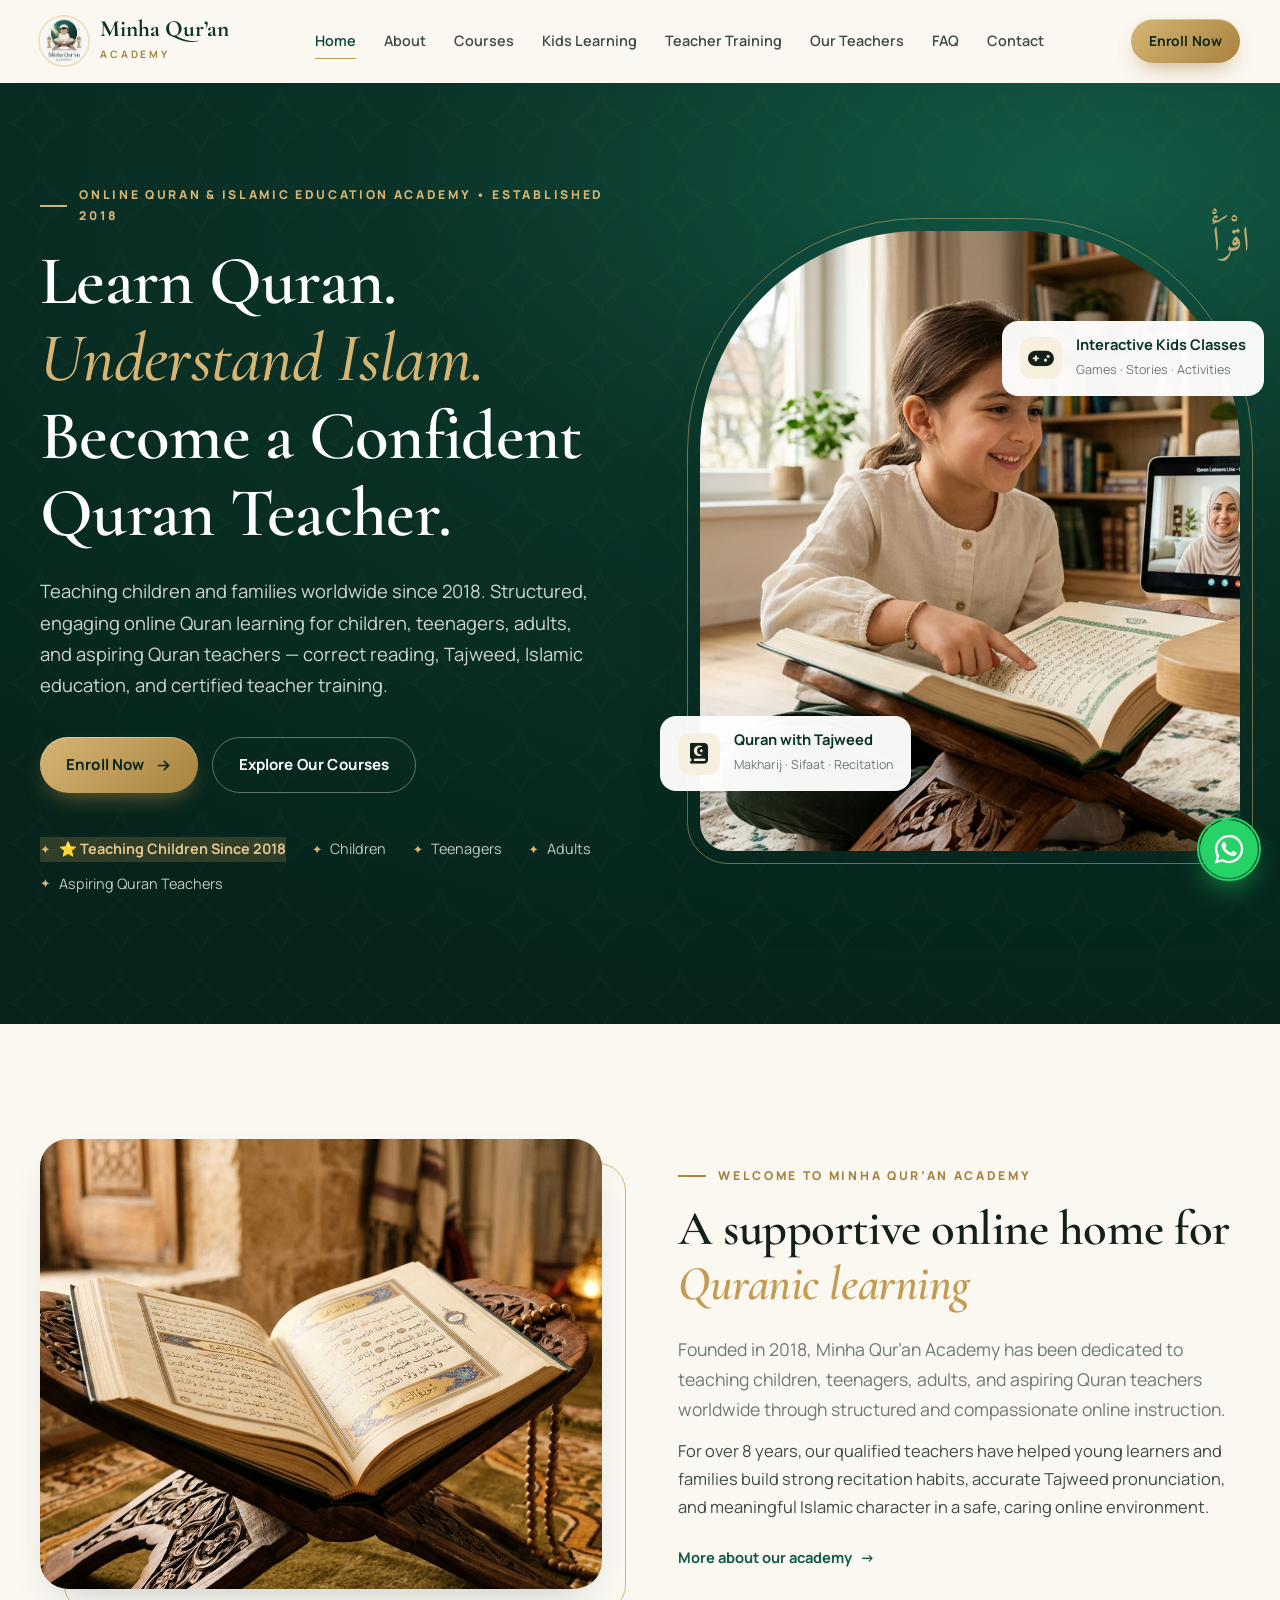
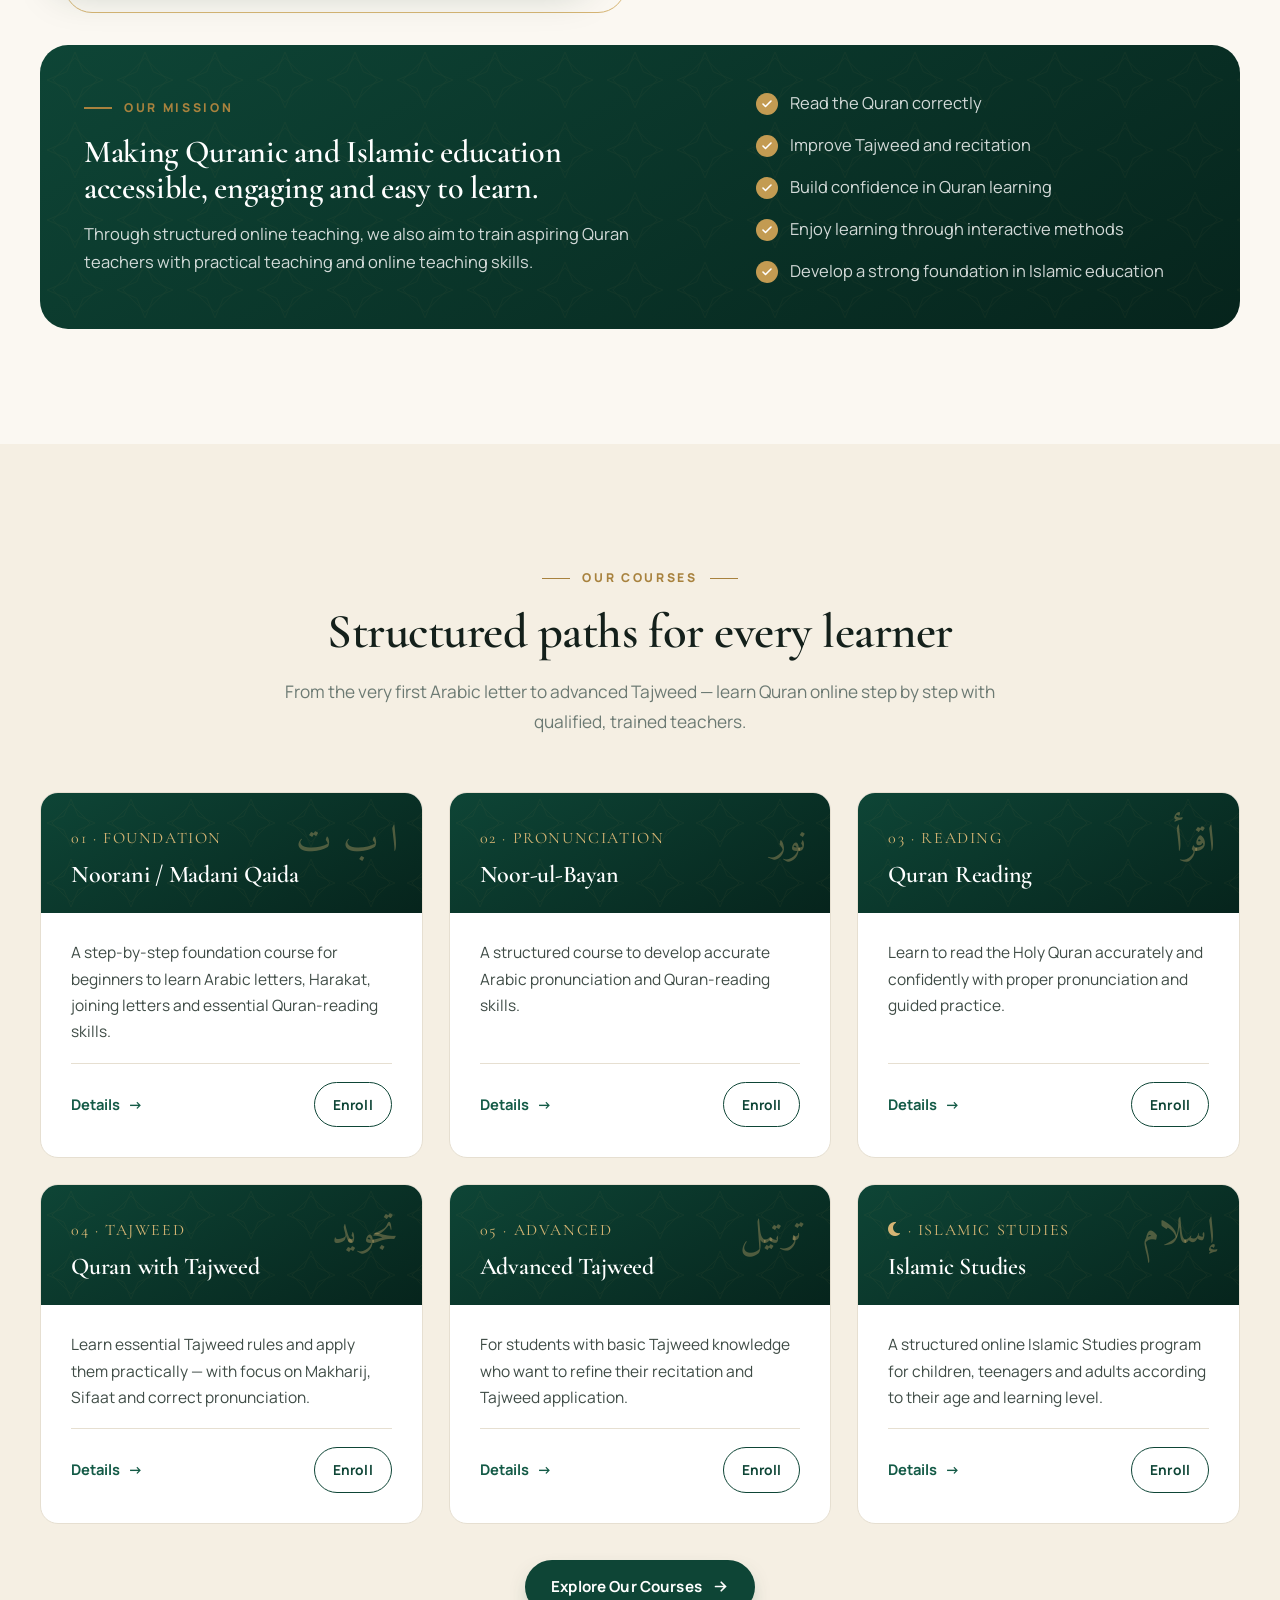
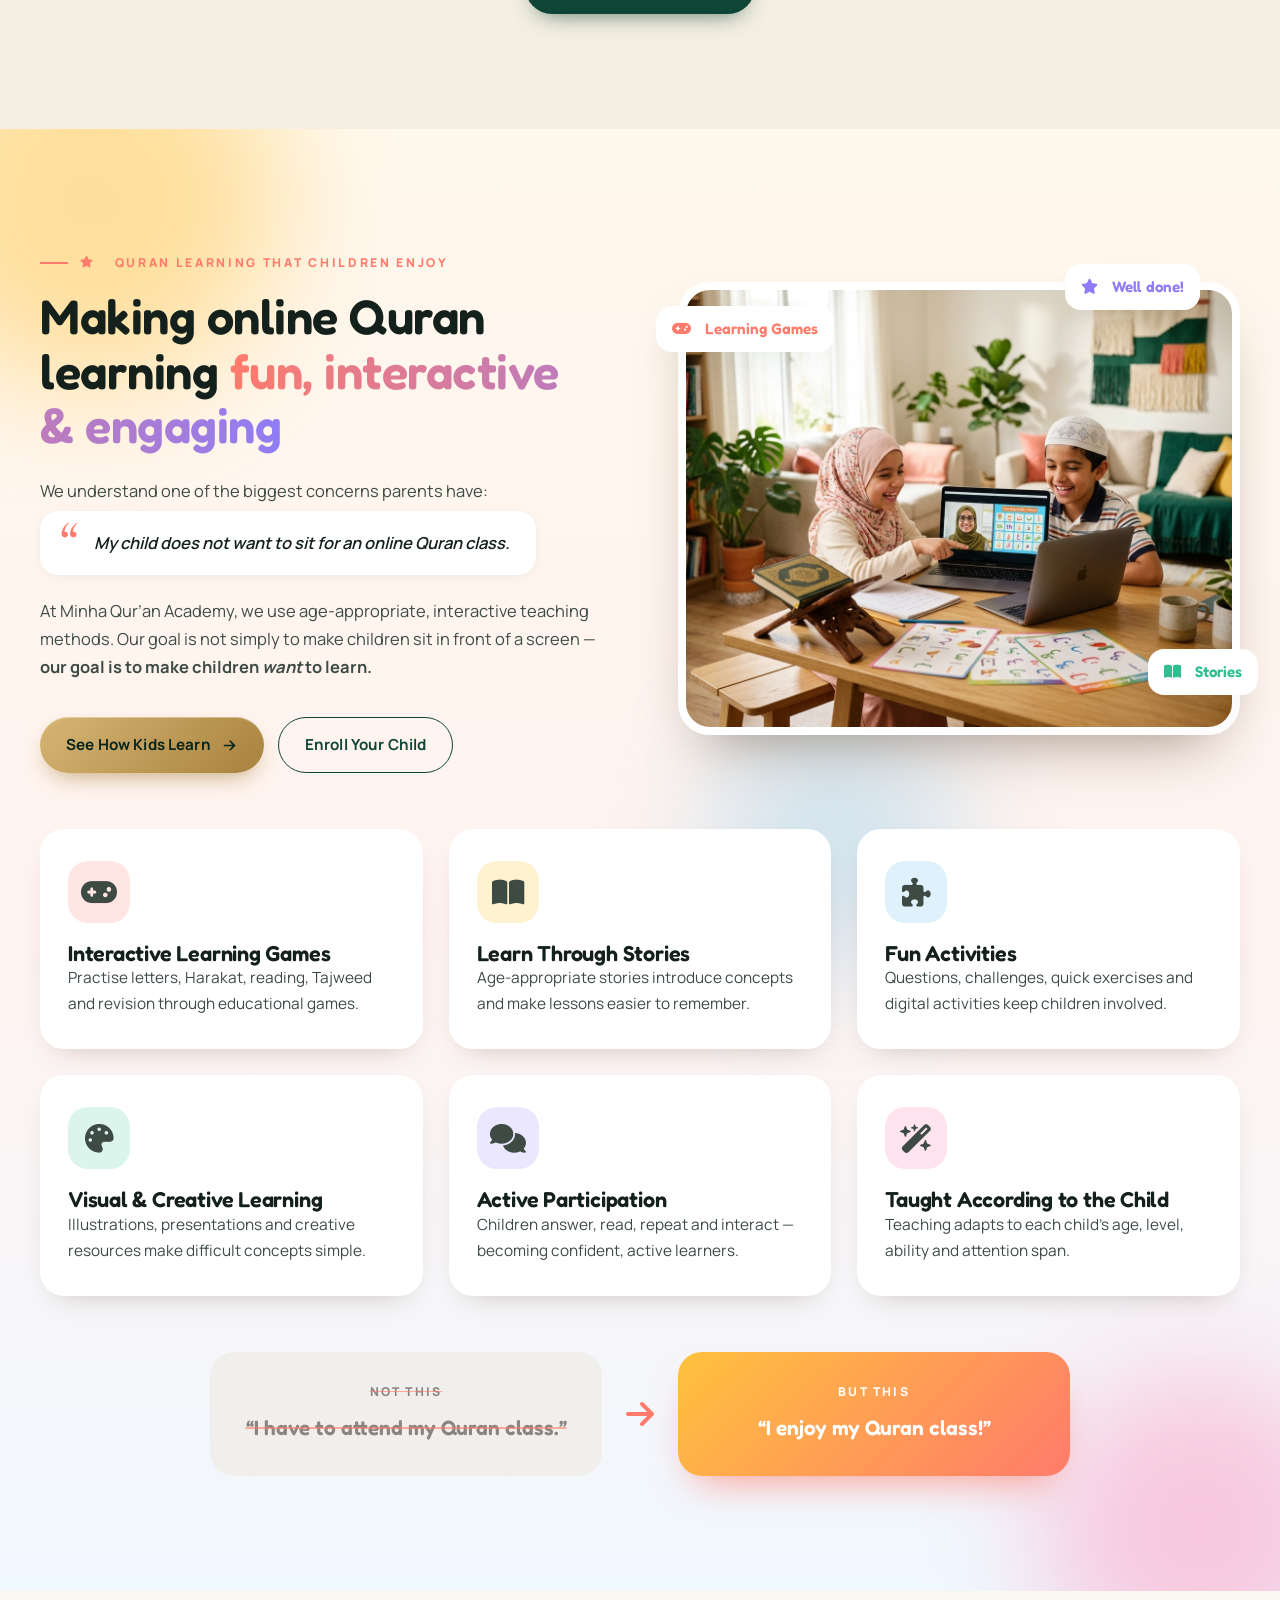
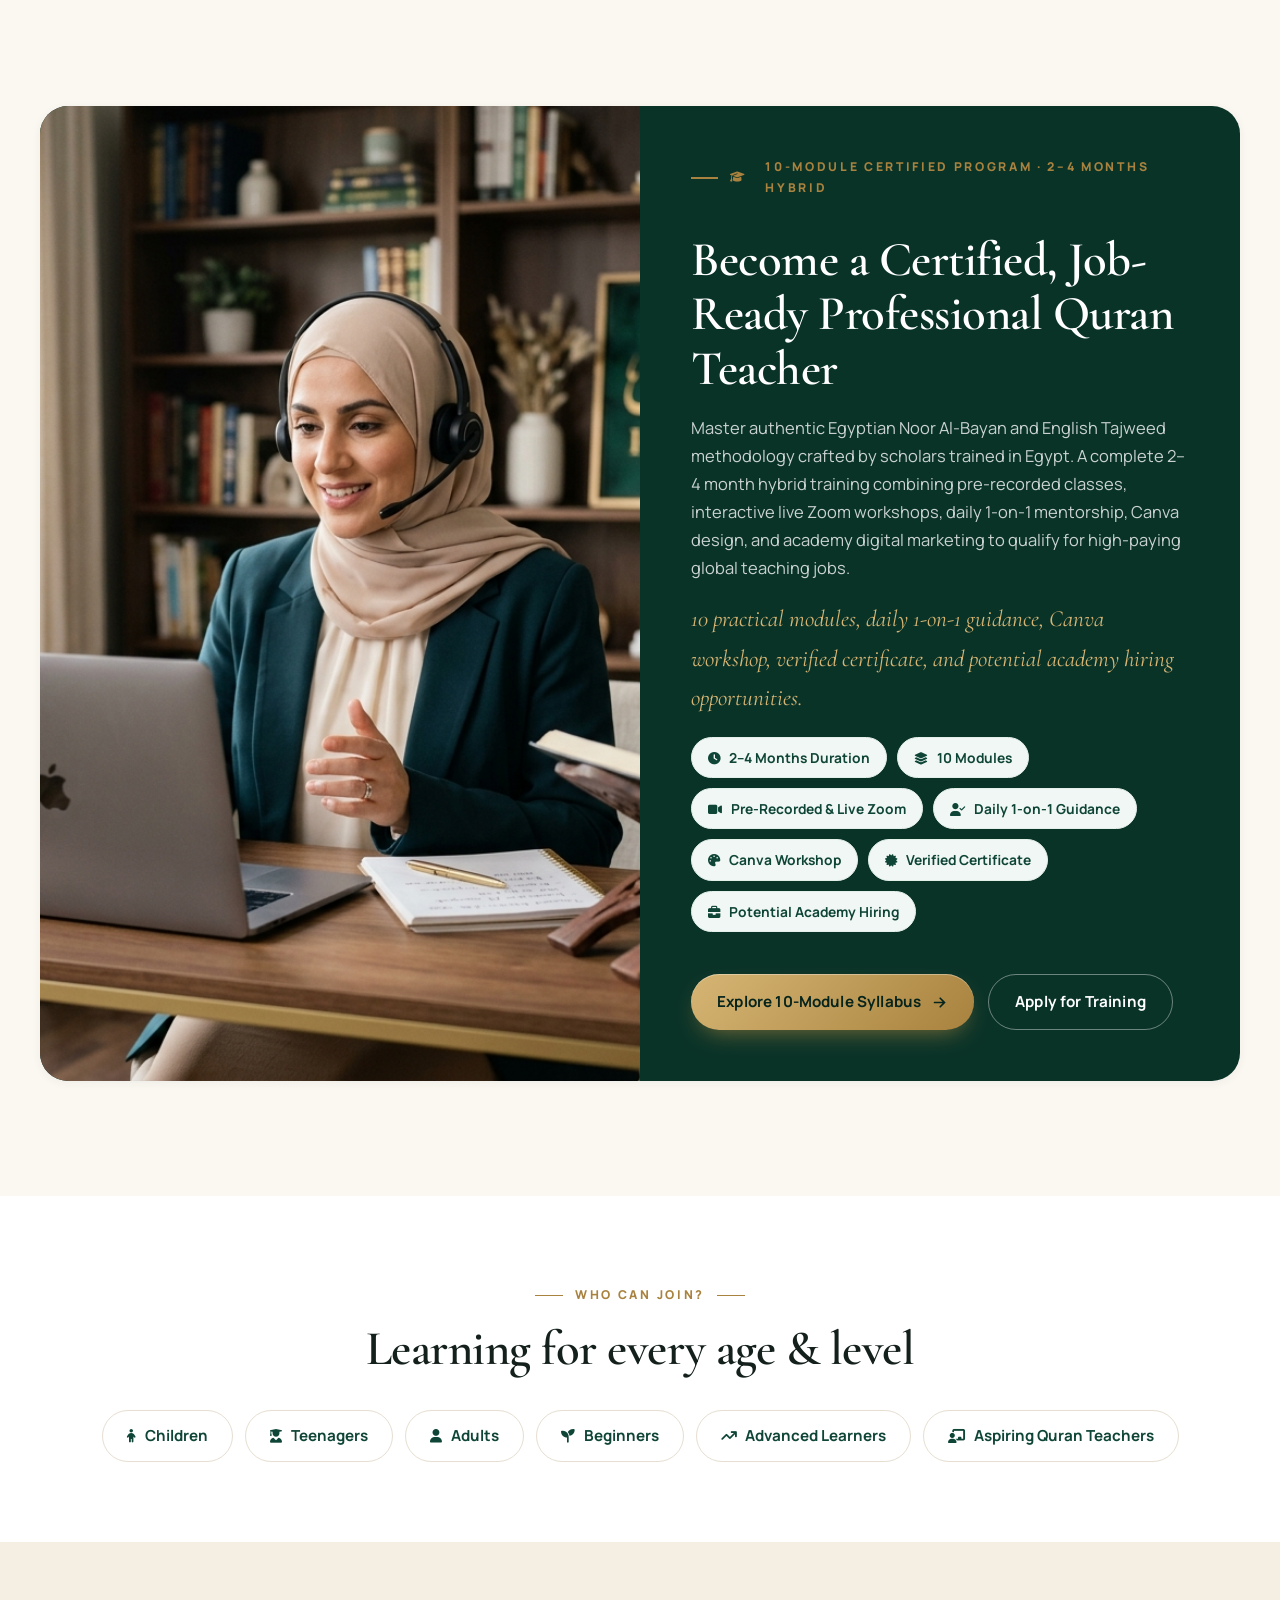
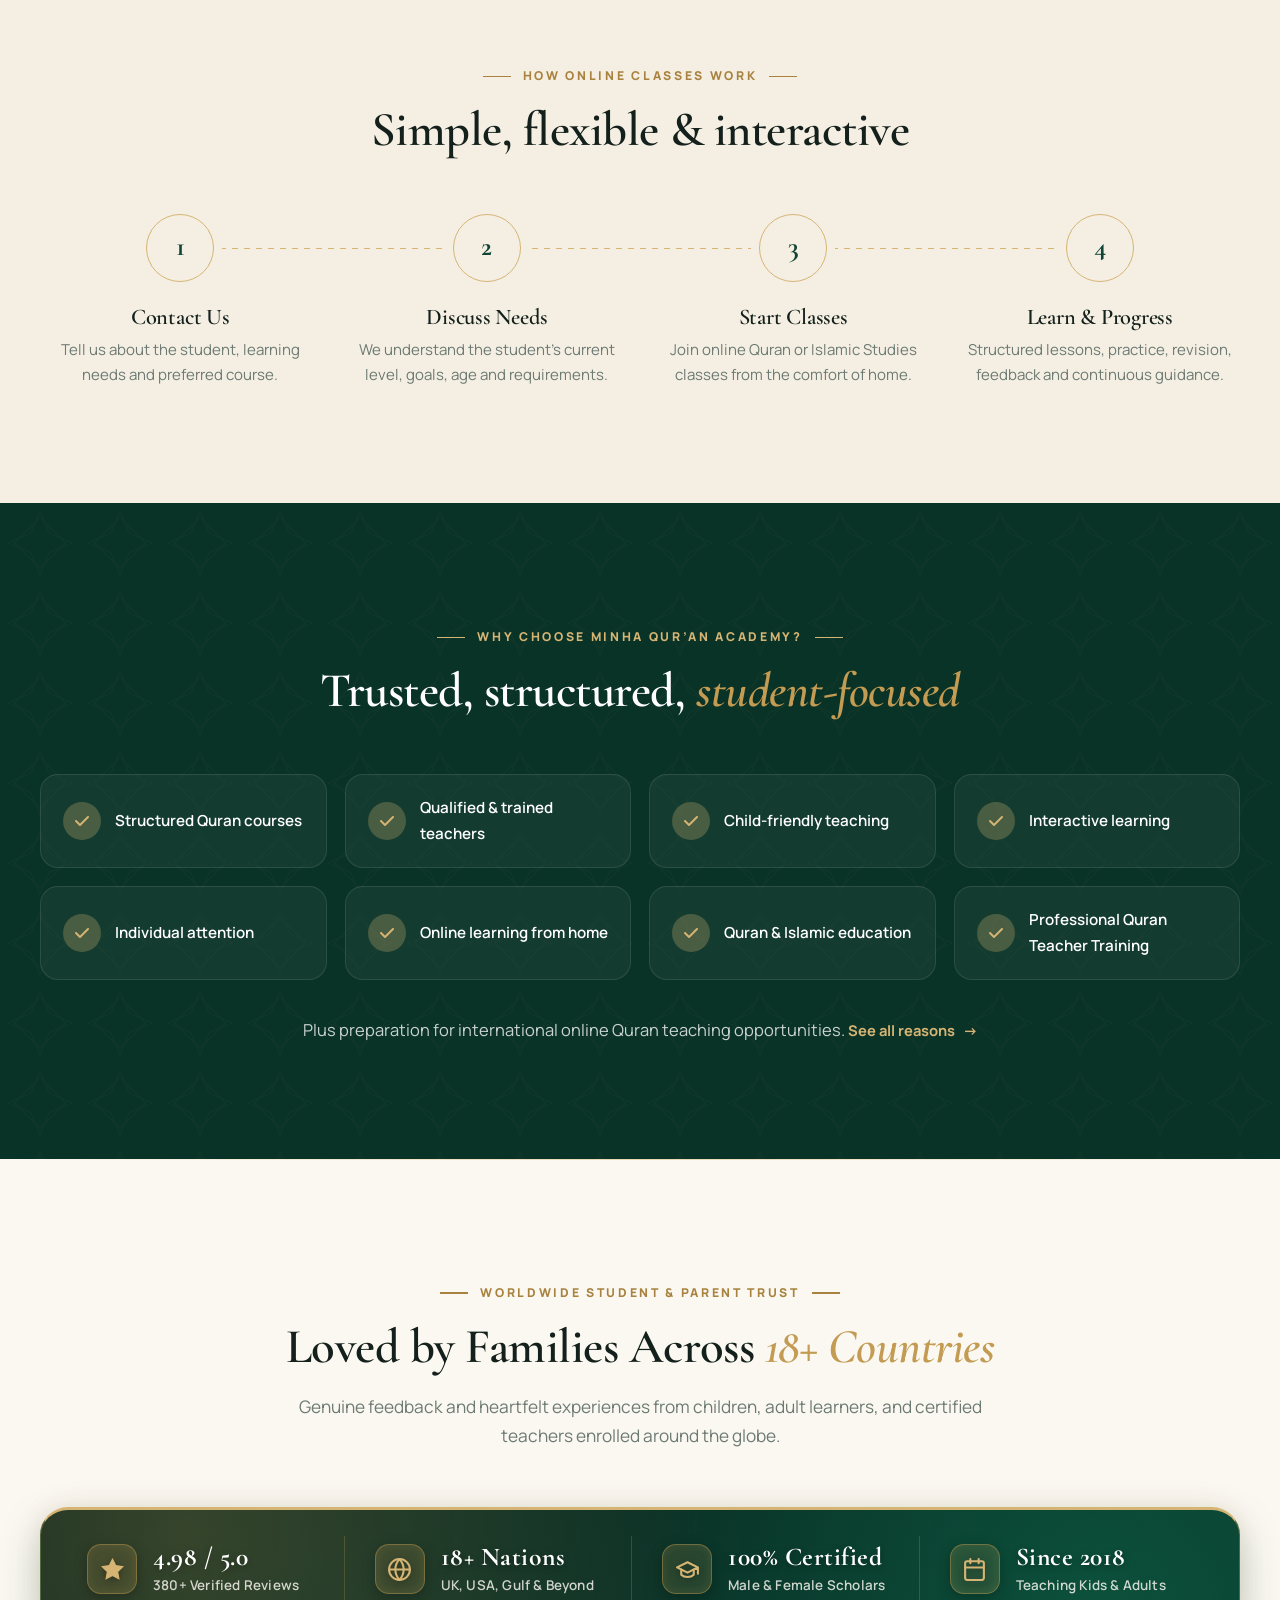
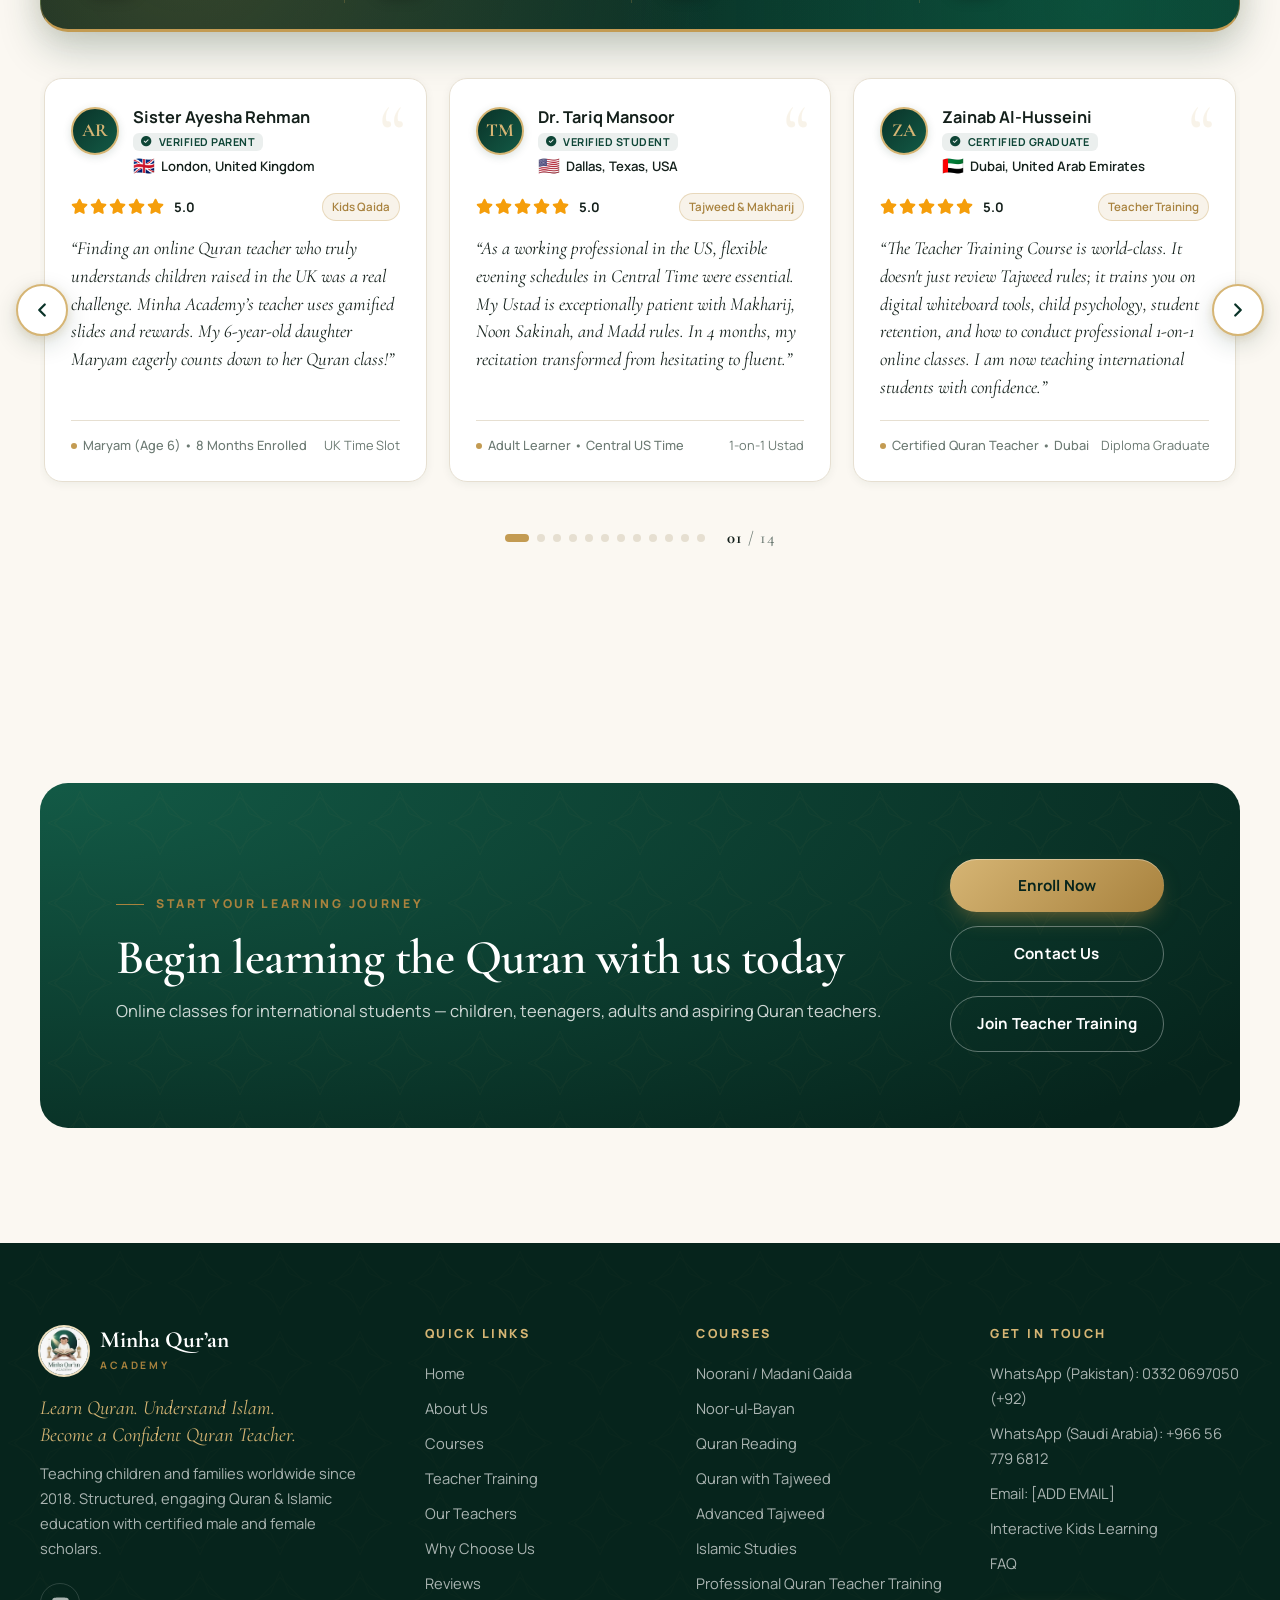
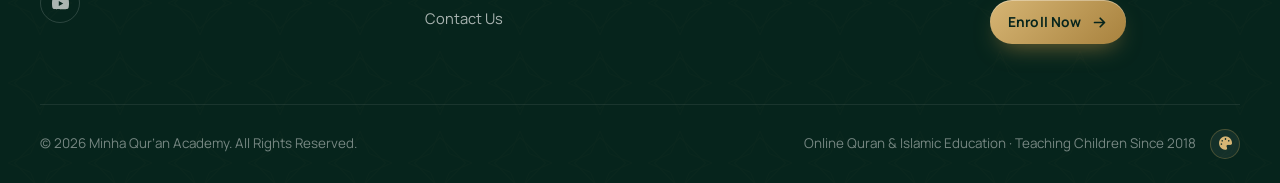
==== commit a6a9e315: "SEO, Content and all stuff" ====
--- a/index.html
+++ b/index.html
@@ -4,24 +4,96 @@
 <head>
   <meta charset="UTF-8">
   <meta name="viewport" content="width=device-width, initial-scale=1.0">
-  <title>Minha Qur’an Academy | Online Quran Classes, Tajweed &amp; Quran Teacher Training</title>
+  <title>Minha Qur’an Academy | Online Quran Classes &amp; Quran Teacher Training</title>
   <meta name="description"
-    content="Minha Qur’an Academy is an online Quran academy offering Noorani Qaida, Quran with Tajweed, Islamic Studies and Professional Quran Teacher Training for kids, adults and international students.">
+    content="Learn Quran online with qualified male &amp; female teachers. Noorani Qaida, Tajweed, Islamic Studies &amp; certified Quran teacher training for kids and adults worldwide.">
   <meta name="keywords"
     content="Minha Qur’an Academy, Online Quran Academy, Online Quran Classes, Learn Quran Online, Quran with Tajweed, Quran Classes for Kids, Quran Classes for Adults, Quran Teacher Training">
-  <meta property="og:title" content="Minha Qur’an Academy — Learn Quran Online">
-  <meta property="og:description" content="Learn Quran. Understand Islam. Become a Confident Quran Teacher.">
-  <meta property="og:image" content="assets/images/hero-learning.jpg">
+  <meta name="author" content="Minha Qur’an Academy">
+  <meta name="robots" content="index, follow">
+
+  <!-- Canonical URL -->
+  <link rel="canonical" href="https://codebyhassan.github.io/minhaquran/">
+
+  <!-- Open Graph / Facebook -->
   <meta property="og:type" content="website">
+  <meta property="og:locale" content="en_US">
+  <meta property="og:site_name" content="Minha Qur’an Academy">
+  <meta property="og:url" content="https://codebyhassan.github.io/minhaquran/">
+  <meta property="og:title" content="Minha Qur’an Academy | Online Quran Classes &amp; Quran Teacher Training">
+  <meta property="og:description" content="Learn Quran online with qualified male &amp; female teachers. Noorani Qaida, Tajweed, Islamic Studies &amp; certified Quran teacher training for kids and adults worldwide.">
+  <meta property="og:image" content="https://codebyhassan.github.io/minhaquran/assets/images/hero-learning.jpg">
+  <meta property="og:image:width" content="1200">
+  <meta property="og:image:height" content="630">
+  <meta property="og:image:alt" content="Minha Qur'an Academy — Online Quran Learning and Teacher Training">
+
+  <!-- Twitter / X Cards -->
+  <meta name="twitter:card" content="summary_large_image">
+  <meta name="twitter:title" content="Minha Qur’an Academy | Online Quran Classes &amp; Quran Teacher Training">
+  <meta name="twitter:description" content="Learn Quran online with qualified male &amp; female teachers. Noorani Qaida, Tajweed, Islamic Studies &amp; certified Quran teacher training.">
+  <meta name="twitter:image" content="https://codebyhassan.github.io/minhaquran/assets/images/hero-learning.jpg">
+
   <link rel="icon" type="image/jpeg" href="assets/images/logo.jpg">
   <link rel="preconnect" href="https://fonts.googleapis.com">
   <link rel="preconnect" href="https://fonts.gstatic.com" crossorigin>
   <link
     href="https://fonts.googleapis.com/css2?family=Amiri:wght@400;700&family=Cormorant+Garamond:ital,wght@0,500;0,600;0,700;1,500;1,600&family=Fredoka:wght@500;600&family=Manrope:wght@400;500;600;700;800&display=swap"
     rel="stylesheet">
-  <link rel="stylesheet" href="assets/css/main.css">
+  <!-- Font Awesome Icons -->
+  <link rel="stylesheet" href="https://cdnjs.cloudflare.com/ajax/libs/font-awesome/6.5.2/css/all.min.css" integrity="sha512-SnH5WK+bZxgPHs44uWIX+LLJAJ9/2PkPKZ5QiAj6Ta86w+fsb2TkcmfRyVX3pBnMFcV7oQPJkl9QevSCWr3W6A==" crossorigin="anonymous" referrerpolicy="no-referrer">
+  <link rel="stylesheet" href="assets/css/main.css?v=20261009_2">
+
+  <!-- Schema.org JSON-LD Structured Data -->
   <script type="application/ld+json">
-  {"@context":"https://schema.org","@type":"EducationalOrganization","name":"Minha Qur’an Academy","description":"Online Quran and Islamic education academy for children, teenagers, adults and aspiring Quran teachers worldwide.","logo":"assets/images/logo.jpg","sameAs":["https://www.youtube.com/@MinhaQuranAcademy"]}
+  {
+    "@context": "https://schema.org",
+    "@graph": [
+      {
+        "@type": "EducationalOrganization",
+        "@id": "https://codebyhassan.github.io/minhaquran/#organization",
+        "name": "Minha Qur’an Academy",
+        "alternateName": "Minha Quran Academy",
+        "url": "https://codebyhassan.github.io/minhaquran/",
+        "logo": {
+          "@type": "ImageObject",
+          "url": "https://codebyhassan.github.io/minhaquran/assets/images/logo.jpg"
+        },
+        "image": "https://codebyhassan.github.io/minhaquran/assets/images/hero-learning.jpg",
+        "description": "Online Quran and Islamic education academy teaching children, adults and international students since 2018 with Noorani Qaida, Tajweed, Islamic Studies and Teacher Training.",
+        "foundingDate": "2018",
+        "sameAs": [
+          "https://www.youtube.com/@MinhaQuranAcademy"
+        ],
+        "contactPoint": [
+          {
+            "@type": "ContactPoint",
+            "telephone": "+92-332-0697050",
+            "contactType": "Admissions & Support",
+            "areaServed": "Worldwide",
+            "availableLanguage": ["English", "Urdu", "Arabic"]
+          },
+          {
+            "@type": "ContactPoint",
+            "telephone": "+966-56-779-6812",
+            "contactType": "Middle East Support",
+            "areaServed": ["SA", "AE", "QA", "OM", "BH", "KW"],
+            "availableLanguage": ["English", "Arabic", "Urdu"]
+          }
+        ]
+      },
+      {
+        "@type": "WebSite",
+        "@id": "https://codebyhassan.github.io/minhaquran/#website",
+        "url": "https://codebyhassan.github.io/minhaquran/",
+        "name": "Minha Qur’an Academy",
+        "description": "Learn Quran. Understand Islam. Become a Confident Quran Teacher. Teaching children since 2018.",
+        "publisher": {
+          "@id": "https://codebyhassan.github.io/minhaquran/#organization"
+        },
+        "inLanguage": "en-US"
+      }
+    ]
+  }
   </script>
 </head>
 
@@ -33,11 +105,9 @@
     <section class="hero">
       <div class="container hero-grid">
         <div>
-          <span class="eyebrow reveal">Online Quran &amp; Islamic Education Academy</span>
+          <span class="eyebrow reveal">Online Quran &amp; Islamic Education Academy • Established 2018</span>
           <h1 class="reveal d1">Learn Quran. <em>Understand Islam.</em> Become a Confident Quran Teacher.</h1>
-          <p class="hero-lead reveal d2">Structured and engaging online Quran learning for children, teenagers, adults
-            and aspiring Quran teachers worldwide — correct reading, Tajweed, Islamic education and practical teacher
-            training.</p>
+          <p class="hero-lead reveal d2">Teaching children and families worldwide since 2018. Structured, engaging online Quran learning for children, teenagers, adults, and aspiring Quran teachers — correct reading, Tajweed, Islamic education, and certified teacher training.</p>
           <div class="hero-ctas reveal d3">
             <a href="enroll.html" class="btn btn-gold" id="hero-enroll">Enroll Now <svg viewBox="0 0 24 24" fill="none"
                 stroke="currentColor" stroke-width="2.4" stroke-linecap="round">
@@ -46,7 +116,7 @@
             <a href="courses.html" class="btn btn-ghost-light" id="hero-courses">Explore Our Courses</a>
           </div>
           <div class="hero-badges reveal d3">
-            <span>Children</span><span>Teenagers</span><span>Adults</span><span>Aspiring Quran Teachers</span>
+            <span style="background:rgba(195,155,82,0.22);border-color:var(--gold-400);color:var(--gold-300);font-weight:700">⭐ Teaching Children Since 2018</span><span>Children</span><span>Teenagers</span><span>Adults</span><span>Aspiring Quran Teachers</span>
           </div>
         </div>
 
@@ -55,14 +125,14 @@
           <div class="hero-frame">
             <img src="assets/images/hero-learning.jpg"
               alt="Child happily learning Quran online with a teacher on a tablet" width="1376" height="768"
-              fetchpriority="high">
+              fetchpriority="high" decoding="async">
           </div>
           <div class="float-card fc-1">
-            <span class="fc-icon">📖</span>
+            <span class="fc-icon"><i class="fa-solid fa-book-quran"></i></span>
             <span><strong>Quran with Tajweed</strong><small>Makharij · Sifaat · Recitation</small></span>
           </div>
           <div class="float-card fc-2">
-            <span class="fc-icon">🎮</span>
+            <span class="fc-icon"><i class="fa-solid fa-gamepad"></i></span>
             <span><strong>Interactive Kids Classes</strong><small>Games · Stories · Activities</small></span>
           </div>
         </div>
@@ -74,15 +144,13 @@
       <div class="container split">
         <div class="img-accent reveal">
           <div class="img-frame"><img src="assets/images/quran-serene.jpg"
-              alt="Open Holy Quran on a carved wooden stand" loading="lazy" width="1376" height="768"></div>
+              alt="Open Holy Quran on a carved wooden stand" loading="lazy" decoding="async" width="1376" height="768"></div>
         </div>
         <div class="reveal d1">
           <span class="eyebrow">Welcome to Minha Qur’an Academy</span>
           <h2>A supportive online home for <span class="gold-text">Quranic learning</span></h2>
-          <p class="lead mt-2">Minha Qur’an Academy is an online Quran and Islamic education academy providing
-            structured and engaging learning for children, teenagers, adults, and aspiring Quran teachers worldwide.</p>
-          <p class="mt-1">We focus on correct Quran reading, Tajweed, Islamic education, and practical teacher training
-            in a supportive online environment.</p>
+          <p class="lead mt-2">Founded in 2018, Minha Qur’an Academy has been dedicated to teaching children, teenagers, adults, and aspiring Quran teachers worldwide through structured and compassionate online instruction.</p>
+          <p class="mt-1">For over 8 years, our qualified teachers have helped young learners and families build strong recitation habits, accurate Tajweed pronunciation, and meaningful Islamic character in a safe, caring online environment.</p>
           <a href="about.html" class="link-arrow mt-2">More about our academy</a>
         </div>
       </div>
@@ -176,7 +244,7 @@
             </div>
           </article>
           <article class="card course-card reveal d2">
-            <div class="cc-top"><span class="cc-ar">إسلام</span><span class="cc-num">🌙 · ISLAMIC STUDIES</span>
+            <div class="cc-top"><span class="cc-ar">إسلام</span><span class="cc-num"><i class="fa-solid fa-moon"></i> · ISLAMIC STUDIES</span>
               <h3>Islamic Studies</h3>
             </div>
             <div class="cc-body">
@@ -201,7 +269,7 @@
       <div class="container">
         <div class="split">
           <div class="reveal">
-            <span class="eyebrow">🌟 Quran Learning That Children Enjoy</span>
+            <span class="eyebrow"><i class="fa-solid fa-star"></i> Quran Learning That Children Enjoy</span>
             <h2>Making online Quran learning <em>fun, interactive &amp; engaging</em></h2>
             <p class="mt-2">We understand one of the biggest concerns parents have:</p>
             <div class="parent-quote">My child does not want to sit for an online Quran class.</div>
@@ -219,41 +287,41 @@
           <div class="kids-photo reveal d1">
             <div class="img-frame"><img src="assets/images/kids-interactive.jpg"
                 alt="Two happy children learning Arabic letters in an interactive online Quran class" loading="lazy"
-                width="1200" height="896"></div>
-            <span class="sticker s1">🎮 Learning Games</span>
-            <span class="sticker s2">📖 Stories</span>
-            <span class="sticker s3">⭐ Well done!</span>
+                decoding="async" width="1200" height="896"></div>
+            <span class="sticker s1"><i class="fa-solid fa-gamepad"></i> Learning Games</span>
+            <span class="sticker s2"><i class="fa-solid fa-book-open"></i> Stories</span>
+            <span class="sticker s3"><i class="fa-solid fa-star"></i> Well done!</span>
           </div>
         </div>
 
         <div class="grid grid-3 mt-4">
           <div class="kid-card kc-coral reveal">
-            <div class="k-icon">🎮</div>
+            <div class="k-icon"><i class="fa-solid fa-gamepad"></i></div>
             <h3>Interactive Learning Games</h3>
             <p>Practise letters, Harakat, reading, Tajweed and revision through educational games.</p>
           </div>
           <div class="kid-card kc-sun reveal d1">
-            <div class="k-icon">📖</div>
+            <div class="k-icon"><i class="fa-solid fa-book-open"></i></div>
             <h3>Learn Through Stories</h3>
             <p>Age-appropriate stories introduce concepts and make lessons easier to remember.</p>
           </div>
           <div class="kid-card kc-sky reveal d2">
-            <div class="k-icon">🧩</div>
+            <div class="k-icon"><i class="fa-solid fa-puzzle-piece"></i></div>
             <h3>Fun Activities</h3>
             <p>Questions, challenges, quick exercises and digital activities keep children involved.</p>
           </div>
           <div class="kid-card kc-mint reveal">
-            <div class="k-icon">🎨</div>
+            <div class="k-icon"><i class="fa-solid fa-palette"></i></div>
             <h3>Visual &amp; Creative Learning</h3>
             <p>Illustrations, presentations and creative resources make difficult concepts simple.</p>
           </div>
           <div class="kid-card kc-lilac reveal d1">
-            <div class="k-icon">🗣️</div>
+            <div class="k-icon"><i class="fa-solid fa-comments"></i></div>
             <h3>Active Participation</h3>
             <p>Children answer, read, repeat and interact — becoming confident, active learners.</p>
           </div>
           <div class="kid-card kc-pink reveal d2">
-            <div class="k-icon">🌈</div>
+            <div class="k-icon"><i class="fa-solid fa-wand-magic-sparkles"></i></div>
             <h3>Taught According to the Child</h3>
             <p>Teaching adapts to each child’s age, level, ability and attention span.</p>
           </div>
@@ -261,7 +329,7 @@
 
         <div class="feel-compare mt-4 reveal">
           <div class="feel no"><small>Not this</small>“I have to attend my Quran class.”</div>
-          <div class="feel-arrow">➜</div>
+          <div class="feel-arrow"><i class="fa-solid fa-arrow-right"></i></div>
           <div class="feel yes"><small>But this</small>“I enjoy my Quran class!”</div>
         </div>
       </div>
@@ -272,21 +340,28 @@
       <div class="container">
         <div class="program dark reveal">
           <div class="program-media"><img src="assets/images/teacher-training.jpg"
-              alt="Quran teacher conducting a professional online class" loading="lazy" width="1200" height="896"></div>
+              alt="Professional Quran teacher conducting an online class" loading="lazy" decoding="async" width="1200" height="896"></div>
           <div class="program-body">
-            <span class="eyebrow">👩‍🏫 Professional Program</span>
-            <h2>Professional Quran Teacher Training Course</h2>
-            <p>Designed for individuals who want to develop their Quran teaching methodology, communication skills,
-              child-friendly teaching techniques, online teaching skills and professional readiness.</p>
-            <p style="font-family:var(--f-display);font-size:1.45rem;font-style:italic;color:var(--gold-400)">Learn not
-              only what to teach, but how to teach it effectively.</p>
-            <div class="pill-row"><span>Teaching Methodology</span><span>Tajweed Teaching</span><span>Teaching
-                Children</span><span>Online Teaching</span><span>Career Preparation</span></div>
-            <div class="btn-row mt-1"><a href="teacher-training.html" class="btn btn-gold" id="home-training">Explore
-                Teacher Training Course <svg viewBox="0 0 24 24" fill="none" stroke="currentColor" stroke-width="2.4"
+            <span class="eyebrow"><i class="fa-solid fa-graduation-cap"></i> 10-Module Certified Program · 2–4 Months Hybrid</span>
+            <h2>Become a Certified, Job-Ready Professional Quran Teacher</h2>
+            <p>Master authentic Egyptian Noor Al-Bayan and English Tajweed methodology crafted by scholars trained in Egypt. A complete 2–4 month hybrid training combining pre-recorded classes, interactive live Zoom workshops, daily 1-on-1 mentorship, Canva design, and academy digital marketing to qualify for high-paying global teaching jobs.</p>
+            <p style="font-family:var(--f-display);font-size:1.45rem;font-style:italic;color:var(--gold-400)">10 practical modules, daily 1-on-1 guidance, Canva workshop, verified certificate, and potential academy hiring opportunities.</p>
+            <div class="pill-row">
+              <span><i class="fa-solid fa-clock"></i> 2–4 Months Duration</span>
+              <span><i class="fa-solid fa-layer-group"></i> 10 Modules</span>
+              <span><i class="fa-solid fa-video"></i> Pre-Recorded &amp; Live Zoom</span>
+              <span><i class="fa-solid fa-user-check"></i> Daily 1-on-1 Guidance</span>
+              <span><i class="fa-solid fa-palette"></i> Canva Workshop</span>
+              <span><i class="fa-solid fa-certificate"></i> Verified Certificate</span>
+              <span><i class="fa-solid fa-briefcase"></i> Potential Academy Hiring</span>
+            </div>
+            <div class="btn-row mt-2">
+              <a href="teacher-training.html" class="btn btn-gold" id="home-training">Explore 10-Module Syllabus <svg viewBox="0 0 24 24" fill="none" stroke="currentColor" stroke-width="2.4"
                   stroke-linecap="round">
                   <path d="M5 12h14M13 6l6 6-6 6" />
-                </svg></a></div>
+                </svg></a>
+              <a href="enroll.html?course=Professional Quran Teacher Training Course" class="btn btn-outline" style="border-color:rgba(255,255,255,0.4);color:#fff">Apply for Training</a>
+            </div>
           </div>
         </div>
       </div>
@@ -300,9 +375,8 @@
           <h2>Learning for every age &amp; level</h2>
         </div>
         <div class="chips reveal">
-          <span class="chip">👧 Children</span><span class="chip">🧑 Teenagers</span><span class="chip">👨 Adults</span>
-          <span class="chip">🌱 Beginners</span><span class="chip">📈 Advanced Learners</span><span class="chip">👩‍🏫
-            Aspiring Quran Teachers</span>
+          <span class="chip"><i class="fa-solid fa-child"></i> Children</span><span class="chip"><i class="fa-solid fa-user-graduate"></i> Teenagers</span><span class="chip"><i class="fa-solid fa-user"></i> Adults</span>
+          <span class="chip"><i class="fa-solid fa-seedling"></i> Beginners</span><span class="chip"><i class="fa-solid fa-arrow-trend-up"></i> Advanced Learners</span><span class="chip"><i class="fa-solid fa-chalkboard-user"></i> Aspiring Quran Teachers</span>
         </div>
       </div>
     </section>
@@ -347,17 +421,588 @@
           <h2>Trusted, structured, <span class="gold-text">student-focused</span></h2>
         </div>
         <div class="why-grid">
-          <div class="why-item reveal"><i>✦</i>Structured Quran courses</div>
-          <div class="why-item reveal d1"><i>✦</i>Qualified &amp; trained teachers</div>
-          <div class="why-item reveal d2"><i>✦</i>Child-friendly teaching</div>
-          <div class="why-item reveal d3"><i>✦</i>Interactive learning</div>
-          <div class="why-item reveal"><i>✦</i>Individual attention</div>
-          <div class="why-item reveal d1"><i>✦</i>Online learning from home</div>
-          <div class="why-item reveal d2"><i>✦</i>Quran &amp; Islamic education</div>
-          <div class="why-item reveal d3"><i>✦</i>Professional Quran Teacher Training</div>
+          <div class="why-item reveal"><i><i class="fa-solid fa-check"></i></i>Structured Quran courses</div>
+          <div class="why-item reveal d1"><i><i class="fa-solid fa-check"></i></i>Qualified &amp; trained teachers</div>
+          <div class="why-item reveal d2"><i><i class="fa-solid fa-check"></i></i>Child-friendly teaching</div>
+          <div class="why-item reveal d3"><i><i class="fa-solid fa-check"></i></i>Interactive learning</div>
+          <div class="why-item reveal"><i><i class="fa-solid fa-check"></i></i>Individual attention</div>
+          <div class="why-item reveal d1"><i><i class="fa-solid fa-check"></i></i>Online learning from home</div>
+          <div class="why-item reveal d2"><i><i class="fa-solid fa-check"></i></i>Quran &amp; Islamic education</div>
+          <div class="why-item reveal d3"><i><i class="fa-solid fa-check"></i></i>Professional Quran Teacher Training</div>
         </div>
         <p class="text-center mt-3 reveal">Plus preparation for international online Quran teaching opportunities. <a
             href="about.html#why-choose" class="link-arrow" style="color:var(--gold-400)">See all reasons</a></p>
+      </div>
+    </section>
+
+    <!-- MULTINATIONAL REVIEWS CAROUSEL -->
+    <section class="section reviews-section" id="reviews">
+      <div class="container">
+        <div class="section-head center reveal">
+          <span class="eyebrow">Worldwide Student &amp; Parent Trust</span>
+          <h2>Loved by Families Across <span class="gold-text">18+ Countries</span></h2>
+          <p>Genuine feedback and heartfelt experiences from children, adult learners, and certified teachers enrolled around the globe.</p>
+        </div>
+
+        <!-- Trust Stats Banner -->
+        <div class="reviews-stats-strip reveal d1">
+          <div class="stat-item">
+            <div class="stat-icon" aria-hidden="true">
+              <svg viewBox="0 0 24 24" fill="currentColor" width="24" height="24">
+                <polygon points="12 2 15.09 8.26 22 9.27 17 14.14 18.18 21.02 12 17.77 5.82 21.02 7 14.14 2 9.27 8.91 8.26 12 2"></polygon>
+              </svg>
+            </div>
+            <div class="stat-content">
+              <span class="stat-val">4.98 / 5.0</span>
+              <span class="stat-lbl">380+ Verified Reviews</span>
+            </div>
+          </div>
+          <div class="stat-item">
+            <div class="stat-icon" aria-hidden="true">
+              <svg viewBox="0 0 24 24" fill="none" stroke="currentColor" stroke-width="2" stroke-linecap="round" stroke-linejoin="round" width="24" height="24">
+                <circle cx="12" cy="12" r="10"></circle>
+                <line x1="2" y1="12" x2="22" y2="12"></line>
+                <path d="M12 2a15.3 15.3 0 0 1 4 10 15.3 15.3 0 0 1-4 10 15.3 15.3 0 0 1-4-10 15.3 15.3 0 0 1 4-10z"></path>
+              </svg>
+            </div>
+            <div class="stat-content">
+              <span class="stat-val">18+ Nations</span>
+              <span class="stat-lbl">UK, USA, Gulf &amp; Beyond</span>
+            </div>
+          </div>
+          <div class="stat-item">
+            <div class="stat-icon" aria-hidden="true">
+              <svg viewBox="0 0 24 24" fill="none" stroke="currentColor" stroke-width="2" stroke-linecap="round" stroke-linejoin="round" width="24" height="24">
+                <path d="M22 10v6M2 10l10-5 10 5-10 5z"></path>
+                <path d="M6 12v5c3 3 9 3 12 0v-5"></path>
+              </svg>
+            </div>
+            <div class="stat-content">
+              <span class="stat-val">100% Certified</span>
+              <span class="stat-lbl">Male &amp; Female Scholars</span>
+            </div>
+          </div>
+          <div class="stat-item">
+            <div class="stat-icon" aria-hidden="true">
+              <svg viewBox="0 0 24 24" fill="none" stroke="currentColor" stroke-width="2" stroke-linecap="round" stroke-linejoin="round" width="24" height="24">
+                <rect x="3" y="4" width="18" height="18" rx="2" ry="2"></rect>
+                <line x1="16" y1="2" x2="16" y2="6"></line>
+                <line x1="8" y1="2" x2="8" y2="6"></line>
+                <line x1="3" y1="10" x2="21" y2="10"></line>
+              </svg>
+            </div>
+            <div class="stat-content">
+              <span class="stat-val">Since 2018</span>
+              <span class="stat-lbl">Teaching Kids &amp; Adults</span>
+            </div>
+          </div>
+        </div>
+
+        <!-- Carousel Outer with Middle Navigator Buttons -->
+        <div class="reviews-carousel-outer reveal d2">
+          <!-- Middle Left Prev Navigator Button -->
+          <button type="button" class="reviews-nav-btn reviews-nav-prev" aria-label="Previous reviews slide">
+            <svg viewBox="0 0 24 24" fill="none" stroke="currentColor" stroke-width="2.5" stroke-linecap="round" stroke-linejoin="round">
+              <polyline points="15 18 9 12 15 6"></polyline>
+            </svg>
+          </button>
+
+          <div class="reviews-carousel-viewport" tabindex="0" aria-label="Student Reviews Carousel - Use left and right arrow keys to navigate">
+            <div class="reviews-carousel-track">
+              <!-- Review 1: UK Parent -->
+              <article class="review-card-modern" data-category="all uk-europe">
+                <div>
+                  <div class="rc-header">
+                    <div class="rc-avatar">AR</div>
+                    <div class="rc-meta">
+                      <div class="rc-name">
+                        Sister Ayesha Rehman
+                        <span class="rc-verified-badge"><i class="fa-solid fa-circle-check"></i> Verified Parent</span>
+                      </div>
+                      <div class="rc-location-row">
+                        <span class="rc-flag">🇬🇧</span>
+                        <span class="rc-country">London, United Kingdom</span>
+                      </div>
+                    </div>
+                  </div>
+                  <div class="rc-rating-row">
+                    <span class="rc-stars" aria-label="5 out of 5 stars"><i class="fa-solid fa-star"></i><i class="fa-solid fa-star"></i><i class="fa-solid fa-star"></i><i class="fa-solid fa-star"></i><i class="fa-solid fa-star"></i></span>
+                    <span class="rc-score">5.0</span>
+                    <span class="rc-course-pill">Kids Qaida</span>
+                  </div>
+                  <blockquote class="rc-quote">
+                    “Finding an online Quran teacher who truly understands children raised in the UK was a real challenge. Minha Academy’s teacher uses gamified slides and rewards. My 6-year-old daughter Maryam eagerly counts down to her Quran class!”
+                  </blockquote>
+                </div>
+                <div class="rc-footer">
+                  <div class="rc-student-info">
+                    <span class="rc-student-dot"></span>
+                    <span>Maryam (Age 6) • 8 Months Enrolled</span>
+                  </div>
+                  <span>UK Time Slot</span>
+                </div>
+              </article>
+
+              <!-- Review 2: USA Adult -->
+              <article class="review-card-modern" data-category="all usa-canada">
+                <div>
+                  <div class="rc-header">
+                    <div class="rc-avatar">TM</div>
+                    <div class="rc-meta">
+                      <div class="rc-name">
+                        Dr. Tariq Mansoor
+                        <span class="rc-verified-badge"><i class="fa-solid fa-circle-check"></i> Verified Student</span>
+                      </div>
+                      <div class="rc-location-row">
+                        <span class="rc-flag">🇺🇸</span>
+                        <span class="rc-country">Dallas, Texas, USA</span>
+                      </div>
+                    </div>
+                  </div>
+                  <div class="rc-rating-row">
+                    <span class="rc-stars" aria-label="5 out of 5 stars"><i class="fa-solid fa-star"></i><i class="fa-solid fa-star"></i><i class="fa-solid fa-star"></i><i class="fa-solid fa-star"></i><i class="fa-solid fa-star"></i></span>
+                    <span class="rc-score">5.0</span>
+                    <span class="rc-course-pill">Tajweed &amp; Makharij</span>
+                  </div>
+                  <blockquote class="rc-quote">
+                    “As a working professional in the US, flexible evening schedules in Central Time were essential. My Ustad is exceptionally patient with Makharij, Noon Sakinah, and Madd rules. In 4 months, my recitation transformed from hesitating to fluent.”
+                  </blockquote>
+                </div>
+                <div class="rc-footer">
+                  <div class="rc-student-info">
+                    <span class="rc-student-dot"></span>
+                    <span>Adult Learner • Central US Time</span>
+                  </div>
+                  <span>1-on-1 Ustad</span>
+                </div>
+              </article>
+
+              <!-- Review 3: UAE Teacher Training -->
+              <article class="review-card-modern" data-category="all gulf teacher-training">
+                <div>
+                  <div class="rc-header">
+                    <div class="rc-avatar">ZA</div>
+                    <div class="rc-meta">
+                      <div class="rc-name">
+                        Zainab Al-Husseini
+                        <span class="rc-verified-badge"><i class="fa-solid fa-circle-check"></i> Certified Graduate</span>
+                      </div>
+                      <div class="rc-location-row">
+                        <span class="rc-flag">🇦🇪</span>
+                        <span class="rc-country">Dubai, United Arab Emirates</span>
+                      </div>
+                    </div>
+                  </div>
+                  <div class="rc-rating-row">
+                    <span class="rc-stars" aria-label="5 out of 5 stars"><i class="fa-solid fa-star"></i><i class="fa-solid fa-star"></i><i class="fa-solid fa-star"></i><i class="fa-solid fa-star"></i><i class="fa-solid fa-star"></i></span>
+                    <span class="rc-score">5.0</span>
+                    <span class="rc-course-pill">Teacher Training</span>
+                  </div>
+                  <blockquote class="rc-quote">
+                    “The Teacher Training Course is world-class. It doesn't just review Tajweed rules; it trains you on digital whiteboard tools, child psychology, student retention, and how to conduct professional 1-on-1 online classes. I am now teaching international students with confidence.”
+                  </blockquote>
+                </div>
+                <div class="rc-footer">
+                  <div class="rc-student-info">
+                    <span class="rc-student-dot"></span>
+                    <span>Certified Quran Teacher • Dubai</span>
+                  </div>
+                  <span>Diploma Graduate</span>
+                </div>
+              </article>
+
+              <!-- Review 4: Canada Parents -->
+              <article class="review-card-modern" data-category="all usa-canada">
+                <div>
+                  <div class="rc-header">
+                    <div class="rc-avatar">FK</div>
+                    <div class="rc-meta">
+                      <div class="rc-name">
+                        Dr. Farhan &amp; Samira Khan
+                        <span class="rc-verified-badge"><i class="fa-solid fa-circle-check"></i> Verified Parents</span>
+                      </div>
+                      <div class="rc-location-row">
+                        <span class="rc-flag">🇨🇦</span>
+                        <span class="rc-country">Toronto, Ontario, Canada</span>
+                      </div>
+                    </div>
+                  </div>
+                  <div class="rc-rating-row">
+                    <span class="rc-stars" aria-label="5 out of 5 stars"><i class="fa-solid fa-star"></i><i class="fa-solid fa-star"></i><i class="fa-solid fa-star"></i><i class="fa-solid fa-star"></i><i class="fa-solid fa-star"></i></span>
+                    <span class="rc-score">5.0</span>
+                    <span class="rc-course-pill">Islamic Studies &amp; Qaida</span>
+                  </div>
+                  <blockquote class="rc-quote">
+                    “Living in Ontario, we wanted our two boys (ages 8 and 11) to learn correct Arabic pronunciation as well as Sunnah Duas, Salah, and Prophetic manners. The 30-minute structured sessions keep them focused without screen fatigue.”
+                  </blockquote>
+                </div>
+                <div class="rc-footer">
+                  <div class="rc-student-info">
+                    <span class="rc-student-dot"></span>
+                    <span>Rayan (8) &amp; Zayd (11) • 1 Year Enrolled</span>
+                  </div>
+                  <span>EST Time Slot</span>
+                </div>
+              </article>
+
+              <!-- Review 5: Australia Revert Sister -->
+              <article class="review-card-modern" data-category="all asia-aus">
+                <div>
+                  <div class="rc-header">
+                    <div class="rc-avatar">MO</div>
+                    <div class="rc-meta">
+                      <div class="rc-name">
+                        Sister Maryam O’Connor
+                        <span class="rc-verified-badge"><i class="fa-solid fa-circle-check"></i> Verified Student</span>
+                      </div>
+                      <div class="rc-location-row">
+                        <span class="rc-flag">🇦🇺</span>
+                        <span class="rc-country">Sydney, Australia</span>
+                      </div>
+                    </div>
+                  </div>
+                  <div class="rc-rating-row">
+                    <span class="rc-stars" aria-label="5 out of 5 stars"><i class="fa-solid fa-star"></i><i class="fa-solid fa-star"></i><i class="fa-solid fa-star"></i><i class="fa-solid fa-star"></i><i class="fa-solid fa-star"></i></span>
+                    <span class="rc-score">5.0</span>
+                    <span class="rc-course-pill">Quran Reading</span>
+                  </div>
+                  <blockquote class="rc-quote">
+                    “As an Australian revert sister, I was very nervous about starting from Alif-Baa-Taa. My female teacher has been an absolute blessing—gentle, encouraging, and fully fluent in English. I can now read complete Surahs independently!”
+                  </blockquote>
+                </div>
+                <div class="rc-footer">
+                  <div class="rc-student-info">
+                    <span class="rc-student-dot"></span>
+                    <span>Adult Sister • Female Scholar</span>
+                  </div>
+                  <span>AEST Morning</span>
+                </div>
+              </article>
+
+              <!-- Review 6: Saudi Arabia Scholar Student -->
+              <article class="review-card-modern" data-category="all gulf">
+                <div>
+                  <div class="rc-header">
+                    <div class="rc-avatar">AQ</div>
+                    <div class="rc-meta">
+                      <div class="rc-name">
+                        Dr. Ahmed Al-Qurashi
+                        <span class="rc-verified-badge"><i class="fa-solid fa-circle-check"></i> Verified Student</span>
+                      </div>
+                      <div class="rc-location-row">
+                        <span class="rc-flag">🇸🇦</span>
+                        <span class="rc-country">Riyadh, Saudi Arabia</span>
+                      </div>
+                    </div>
+                  </div>
+                  <div class="rc-rating-row">
+                    <span class="rc-stars" aria-label="5 out of 5 stars"><i class="fa-solid fa-star"></i><i class="fa-solid fa-star"></i><i class="fa-solid fa-star"></i><i class="fa-solid fa-star"></i><i class="fa-solid fa-star"></i></span>
+                    <span class="rc-score">5.0</span>
+                    <span class="rc-course-pill">Advanced Tajweed</span>
+                  </div>
+                  <blockquote class="rc-quote">
+                    “Even for native Arabic speakers, mastering the nuanced rules of Sifaat and Waqf requires an authentic scholar. Minha Quran Academy paired me with an exceptional Qari whose detailed auditory drills elevated my recitation to a spiritual level.”
+                  </blockquote>
+                </div>
+                <div class="rc-footer">
+                  <div class="rc-student-info">
+                    <span class="rc-student-dot"></span>
+                    <span>Recitation Refinement • Riyadh</span>
+                  </div>
+                  <span>KSA Time Slot</span>
+                </div>
+              </article>
+
+              <!-- Review 7: Germany Parents -->
+              <article class="review-card-modern" data-category="all uk-europe">
+                <div>
+                  <div class="rc-header">
+                    <div class="rc-avatar">BS</div>
+                    <div class="rc-meta">
+                      <div class="rc-name">
+                        Bilal &amp; Fatima Schmidt
+                        <span class="rc-verified-badge"><i class="fa-solid fa-circle-check"></i> Verified Parents</span>
+                      </div>
+                      <div class="rc-location-row">
+                        <span class="rc-flag">🇩🇪</span>
+                        <span class="rc-country">Frankfurt, Germany</span>
+                      </div>
+                    </div>
+                  </div>
+                  <div class="rc-rating-row">
+                    <span class="rc-stars" aria-label="5 out of 5 stars"><i class="fa-solid fa-star"></i><i class="fa-solid fa-star"></i><i class="fa-solid fa-star"></i><i class="fa-solid fa-star"></i><i class="fa-solid fa-star"></i></span>
+                    <span class="rc-score">5.0</span>
+                    <span class="rc-course-pill">Noorani Qaida</span>
+                  </div>
+                  <blockquote class="rc-quote">
+                    “In Germany, local Islamic centres are often a long commute away. The Academy’s online classes fit right into our schedule. The teacher's calm patience and clear English made learning effortless for our 7-year-old son Adam.”
+                  </blockquote>
+                </div>
+                <div class="rc-footer">
+                  <div class="rc-student-info">
+                    <span class="rc-student-dot"></span>
+                    <span>Adam (Age 7) • Frankfurt am Main</span>
+                  </div>
+                  <span>CET Europe Time</span>
+                </div>
+              </article>
+
+              <!-- Review 8: Qatar Recitation -->
+              <article class="review-card-modern" data-category="all gulf">
+                <div>
+                  <div class="rc-header">
+                    <div class="rc-avatar">HN</div>
+                    <div class="rc-meta">
+                      <div class="rc-name">
+                        Sister Huda Al-Nuaimi
+                        <span class="rc-verified-badge"><i class="fa-solid fa-circle-check"></i> Verified Student</span>
+                      </div>
+                      <div class="rc-location-row">
+                        <span class="rc-flag">🇶🇦</span>
+                        <span class="rc-country">Doha, Qatar</span>
+                      </div>
+                    </div>
+                  </div>
+                  <div class="rc-rating-row">
+                    <span class="rc-stars" aria-label="5 out of 5 stars"><i class="fa-solid fa-star"></i><i class="fa-solid fa-star"></i><i class="fa-solid fa-star"></i><i class="fa-solid fa-star"></i><i class="fa-solid fa-star"></i></span>
+                    <span class="rc-score">5.0</span>
+                    <span class="rc-course-pill">Quran &amp; Hifz Revision</span>
+                  </div>
+                  <blockquote class="rc-quote">
+                    “The systematic revision schedule and warm encouragement from my female Ustadha helped me complete Juz 30 and Juz 29 with accurate Tajweed. The monthly progress reports keep me consistently accountable.”
+                  </blockquote>
+                </div>
+                <div class="rc-footer">
+                  <div class="rc-student-info">
+                    <span class="rc-student-dot"></span>
+                    <span>Hifz Revision • Doha</span>
+                  </div>
+                  <span>Private 1-on-1</span>
+                </div>
+              </article>
+
+              <!-- Review 9: Norway Parent -->
+              <article class="review-card-modern" data-category="all uk-europe">
+                <div>
+                  <div class="rc-header">
+                    <div class="rc-avatar">HL</div>
+                    <div class="rc-meta">
+                      <div class="rc-name">
+                        Hamza Lindqvist &amp; Family
+                        <span class="rc-verified-badge"><i class="fa-solid fa-circle-check"></i> Verified Parent</span>
+                      </div>
+                      <div class="rc-location-row">
+                        <span class="rc-flag">🇳🇴</span>
+                        <span class="rc-country">Oslo, Norway</span>
+                      </div>
+                    </div>
+                  </div>
+                  <div class="rc-rating-row">
+                    <span class="rc-stars" aria-label="5 out of 5 stars"><i class="fa-solid fa-star"></i><i class="fa-solid fa-star"></i><i class="fa-solid fa-star"></i><i class="fa-solid fa-star"></i><i class="fa-solid fa-star"></i></span>
+                    <span class="rc-score">5.0</span>
+                    <span class="rc-course-pill">Islamic Studies</span>
+                  </div>
+                  <blockquote class="rc-quote">
+                    “Finding English-speaking authentic Islamic tuition in Scandinavia was so hard. The teachers at Minha Academy are punctual, respectful, and make Islamic morals come alive for our kids through engaging storytelling.”
+                  </blockquote>
+                </div>
+                <div class="rc-footer">
+                  <div class="rc-student-info">
+                    <span class="rc-student-dot"></span>
+                    <span>Parent of 2 (Ages 6 &amp; 9) • Oslo</span>
+                  </div>
+                  <span>Weekend Slot</span>
+                </div>
+              </article>
+
+              <!-- Review 10: UK Teacher Training -->
+              <article class="review-card-modern" data-category="all uk-europe teacher-training">
+                <div>
+                  <div class="rc-header">
+                    <div class="rc-avatar">AP</div>
+                    <div class="rc-meta">
+                      <div class="rc-name">
+                        Sister Amina Patel
+                        <span class="rc-verified-badge"><i class="fa-solid fa-circle-check"></i> Certified Graduate</span>
+                      </div>
+                      <div class="rc-location-row">
+                        <span class="rc-flag">🇬🇧</span>
+                        <span class="rc-country">Birmingham, United Kingdom</span>
+                      </div>
+                    </div>
+                  </div>
+                  <div class="rc-rating-row">
+                    <span class="rc-stars" aria-label="5 out of 5 stars"><i class="fa-solid fa-star"></i><i class="fa-solid fa-star"></i><i class="fa-solid fa-star"></i><i class="fa-solid fa-star"></i><i class="fa-solid fa-star"></i></span>
+                    <span class="rc-score">5.0</span>
+                    <span class="rc-course-pill">Teacher Training</span>
+                  </div>
+                  <blockquote class="rc-quote">
+                    “I had memorized the Quran years ago but lacked the pedagogical skills to teach young children online in Western countries. This training taught me lesson planning, interactive quizzing, and microphone/audio management. Best investment!”
+                  </blockquote>
+                </div>
+                <div class="rc-footer">
+                  <div class="rc-student-info">
+                    <span class="rc-student-dot"></span>
+                    <span>Online Quran Teacher • Birmingham</span>
+                  </div>
+                  <span>Certified 2024</span>
+                </div>
+              </article>
+
+              <!-- Review 11: New Zealand Parents -->
+              <article class="review-card-modern" data-category="all asia-aus">
+                <div>
+                  <div class="rc-header">
+                    <div class="rc-avatar">YC</div>
+                    <div class="rc-meta">
+                      <div class="rc-name">
+                        Yusuf &amp; Sarah Campbell
+                        <span class="rc-verified-badge"><i class="fa-solid fa-circle-check"></i> Verified Parents</span>
+                      </div>
+                      <div class="rc-location-row">
+                        <span class="rc-flag">🇳🇿</span>
+                        <span class="rc-country">Auckland, New Zealand</span>
+                      </div>
+                    </div>
+                  </div>
+                  <div class="rc-rating-row">
+                    <span class="rc-stars" aria-label="5 out of 5 stars"><i class="fa-solid fa-star"></i><i class="fa-solid fa-star"></i><i class="fa-solid fa-star"></i><i class="fa-solid fa-star"></i><i class="fa-solid fa-star"></i></span>
+                    <span class="rc-score">5.0</span>
+                    <span class="rc-course-pill">Kids Foundation</span>
+                  </div>
+                  <blockquote class="rc-quote">
+                    “Despite the time zone difference with New Zealand, the academy accommodated our exact morning weekend slots. Our 5-year-old daughter smiles throughout the lesson and loves the star stickers and badges!”
+                  </blockquote>
+                </div>
+                <div class="rc-footer">
+                  <div class="rc-student-info">
+                    <span class="rc-student-dot"></span>
+                    <span>Sophia (Age 5) • Auckland NZ</span>
+                  </div>
+                  <span>NZST Morning</span>
+                </div>
+              </article>
+
+              <!-- Review 12: France Student -->
+              <article class="review-card-modern" data-category="all uk-europe">
+                <div>
+                  <div class="rc-header">
+                    <div class="rc-avatar">SB</div>
+                    <div class="rc-meta">
+                      <div class="rc-name">
+                        Sofia Bernard
+                        <span class="rc-verified-badge"><i class="fa-solid fa-circle-check"></i> Verified Student</span>
+                      </div>
+                      <div class="rc-location-row">
+                        <span class="rc-flag">🇫🇷</span>
+                        <span class="rc-country">Paris, France</span>
+                      </div>
+                    </div>
+                  </div>
+                  <div class="rc-rating-row">
+                    <span class="rc-stars" aria-label="5 out of 5 stars"><i class="fa-solid fa-star"></i><i class="fa-solid fa-star"></i><i class="fa-solid fa-star"></i><i class="fa-solid fa-star"></i><i class="fa-solid fa-star"></i></span>
+                    <span class="rc-score">5.0</span>
+                    <span class="rc-course-pill">Tajweed &amp; Qaida</span>
+                  </div>
+                  <blockquote class="rc-quote">
+                    “The 1-on-1 private setting provides great privacy and peace of mind. The teacher explains the Arabic mouth points with anatomical visual diagrams that made tricky sounds like ‘Ayn and Haa effortless to grasp.”
+                  </blockquote>
+                </div>
+                <div class="rc-footer">
+                  <div class="rc-student-info">
+                    <span class="rc-student-dot"></span>
+                    <span>Sister’s Tajweed • Paris</span>
+                  </div>
+                  <span>CET Evening</span>
+                </div>
+              </article>
+
+              <!-- Review 13: Malaysia Student -->
+              <article class="review-card-modern" data-category="all asia-aus">
+                <div>
+                  <div class="rc-header">
+                    <div class="rc-avatar">OZ</div>
+                    <div class="rc-meta">
+                      <div class="rc-name">
+                        Omar Zahir
+                        <span class="rc-verified-badge"><i class="fa-solid fa-circle-check"></i> Verified Student</span>
+                      </div>
+                      <div class="rc-location-row">
+                        <span class="rc-flag">🇲🇾</span>
+                        <span class="rc-country">Kuala Lumpur, Malaysia</span>
+                      </div>
+                    </div>
+                  </div>
+                  <div class="rc-rating-row">
+                    <span class="rc-stars" aria-label="5 out of 5 stars"><i class="fa-solid fa-star"></i><i class="fa-solid fa-star"></i><i class="fa-solid fa-star"></i><i class="fa-solid fa-star"></i><i class="fa-solid fa-star"></i></span>
+                    <span class="rc-score">5.0</span>
+                    <span class="rc-course-pill">Quran Recitation</span>
+                  </div>
+                  <blockquote class="rc-quote">
+                    “High quality audio, crystal-clear screen sharing, and teachers with genuine Sanad and Ijazah credentials. Minha Academy operates with utmost professionalism and Islamic ethics. Truly impressed!”
+                  </blockquote>
+                </div>
+                <div class="rc-footer">
+                  <div class="rc-student-info">
+                    <span class="rc-student-dot"></span>
+                    <span>Adult Recitation • Kuala Lumpur</span>
+                  </div>
+                  <span>MYT Time Slot</span>
+                </div>
+              </article>
+
+              <!-- Review 14: USA Parents -->
+              <article class="review-card-modern" data-category="all usa-canada">
+                <div>
+                  <div class="rc-header">
+                    <div class="rc-avatar">KE</div>
+                    <div class="rc-meta">
+                      <div class="rc-name">
+                        Khalid &amp; Mona El-Sayed
+                        <span class="rc-verified-badge"><i class="fa-solid fa-circle-check"></i> Verified Parents</span>
+                      </div>
+                      <div class="rc-location-row">
+                        <span class="rc-flag">🇺🇸</span>
+                        <span class="rc-country">Chicago, Illinois, USA</span>
+                      </div>
+                    </div>
+                  </div>
+                  <div class="rc-rating-row">
+                    <span class="rc-stars" aria-label="5 out of 5 stars"><i class="fa-solid fa-star"></i><i class="fa-solid fa-star"></i><i class="fa-solid fa-star"></i><i class="fa-solid fa-star"></i><i class="fa-solid fa-star"></i></span>
+                    <span class="rc-score">5.0</span>
+                    <span class="rc-course-pill">Noorani Qaida &amp; Duas</span>
+                  </div>
+                  <blockquote class="rc-quote">
+                    “Both our 8-year-old twins are enrolled. Within 3 months, their letter recognition and pronunciation surpassed our expectations. Academy administration is always responsive and polite on WhatsApp whenever we need adjustments.”
+                  </blockquote>
+                </div>
+                <div class="rc-footer">
+                  <div class="rc-student-info">
+                    <span class="rc-student-dot"></span>
+                    <span>Parents of Twins (Age 8) • Chicago IL</span>
+                  </div>
+                  <span>CST Weekend</span>
+                </div>
+              </article>
+            </div>
+          </div>
+
+          <!-- Middle Right Next Navigator Button -->
+          <button type="button" class="reviews-nav-btn reviews-nav-next" aria-label="Next reviews slide">
+            <svg viewBox="0 0 24 24" fill="none" stroke="currentColor" stroke-width="2.5" stroke-linecap="round" stroke-linejoin="round">
+              <polyline points="9 18 15 12 9 6"></polyline>
+            </svg>
+          </button>
+
+          <!-- Controls Bar Centered in Middle -->
+          <div class="reviews-controls-bar">
+            <div class="reviews-dots" role="tablist" aria-label="Review slides"></div>
+            <div class="reviews-counter">
+              <span class="reviews-counter-current">01</span>
+              <span class="reviews-counter-total">/ 14</span>
+            </div>
+          </div>
+        </div>
       </div>
     </section>
 
--- a/assets/css/main.css
+++ b/assets/css/main.css
@@ -16,6 +16,7 @@
   --gold-600: #a8823e;
   --gold-500: #c39b52;
   --gold-400: #d6b574;
+  --gold-300: #e2c58a;
   --gold-200: #efe0bf;
   --gold-100: #f8f0de;
 
@@ -2582,6 +2583,28 @@
   border: 1px solid var(--emerald-100);
 }
 
+.form-error {
+  display: none;
+  background: #fef2f2;
+  color: #991b1b;
+  border: 1px solid #fca5a5;
+  border-radius: 12px;
+  padding: 14px 18px;
+  font-size: 0.92rem;
+  font-weight: 600;
+  margin-bottom: 20px;
+  line-height: 1.45;
+}
+
+.form-error.show {
+  display: block;
+}
+
+@keyframes spin {
+  from { transform: rotate(0deg); }
+  to { transform: rotate(360deg); }
+}
+
 /* ---------- Contact ---------- */
 .contact-list {
   display: grid;
@@ -2758,10 +2781,61 @@
   padding: 24px 0;
   display: flex;
   justify-content: space-between;
+  align-items: center;
   flex-wrap: wrap;
-  gap: 10px;
+  gap: 12px;
   font-size: .84rem;
   color: rgba(255, 255, 255, .45);
+}
+
+.footer-bottom-meta {
+  display: inline-flex;
+  align-items: center;
+  gap: 14px;
+}
+
+.footer-theme-toggle {
+  display: inline-flex;
+  align-items: center;
+  justify-content: center;
+  width: 30px;
+  height: 30px;
+  border-radius: 50%;
+  background: rgba(255, 255, 255, .06);
+  border: 1px solid rgba(195, 155, 82, .3);
+  color: var(--gold-400);
+  font-size: .82rem;
+  cursor: pointer;
+  transition: all .25s var(--ease);
+  padding: 0;
+  line-height: 1;
+  vertical-align: middle;
+  flex-shrink: 0;
+}
+
+.footer-theme-toggle:hover {
+  background: var(--gold-500);
+  border-color: var(--gold-500);
+  color: var(--emerald-950);
+  transform: translateY(-2px) scale(1.08);
+  box-shadow: 0 4px 14px rgba(195, 155, 82, .4);
+}
+
+.footer-theme-toggle:focus-visible {
+  outline: 2px solid var(--gold-400);
+  outline-offset: 2px;
+}
+
+@media (max-width: 640px) {
+  .footer-bottom {
+    flex-direction: column;
+    align-items: center;
+    text-align: center;
+    gap: 10px;
+  }
+  .footer-bottom-meta {
+    justify-content: center;
+  }
 }
 
 /* Floating WhatsApp Widget & Multi-Branch Popup */
@@ -3267,42 +3341,7 @@
    THEME CUSTOMIZER STYLES (Live Client Preview Drawer)
    ========================================================================== */
 .tc-trigger-btn {
-  position: fixed;
-  left: 22px;
-  bottom: 22px;
-  z-index: 9980;
-  display: flex;
-  align-items: center;
-  gap: 8px;
-  padding: 10px 18px;
-  background: var(--emerald-900);
-  color: var(--gold-200);
-  border: 1.5px solid var(--gold-400);
-  border-radius: 999px;
-  font-family: var(--f-body);
-  font-size: .84rem;
-  font-weight: 700;
-  cursor: pointer;
-  box-shadow: 0 12px 28px -6px rgba(10, 51, 40, .45), 0 0 16px rgba(195, 155, 82, .3);
-  transition: transform .25s var(--ease), box-shadow .25s var(--ease), background .25s, opacity .25s;
-  -webkit-tap-highlight-color: transparent;
-}
-
-.tc-trigger-btn:hover {
-  transform: translateY(-2px) scale(1.03);
-  background: var(--emerald-950);
-  box-shadow: 0 16px 36px -6px rgba(10, 51, 40, .6), 0 0 24px rgba(195, 155, 82, .45);
-}
-
-.tc-btn-icon {
-  font-size: 1.15rem;
-  line-height: 1;
-}
-
-body.menu-open .tc-trigger-btn {
-  opacity: 0;
-  pointer-events: none;
-  transform: scale(.8);
+  display: none !important;
 }
 
 /* Backdrop */
@@ -3687,16 +3726,657 @@
 }
 
 @media (max-width: 640px) {
-  .tc-trigger-btn {
-    left: 14px;
-    bottom: 16px;
-    padding: 10px 14px;
-  }
-  .tc-btn-label {
-    display: none;
-  }
   .tc-drawer {
     width: 320px;
     max-width: 88vw;
   }
+}
+
+/* ==========================================================================
+   MULTINATIONAL REVIEWS CAROUSEL
+   Global Student & Parent Reviews across UK, USA, Canada, UAE, KSA, etc.
+   ========================================================================== */
+.reviews-section {
+  position: relative;
+  background: var(--ivory);
+  overflow: hidden;
+}
+
+.reviews-section::before {
+  content: "";
+  position: absolute;
+  top: 0;
+  left: 0;
+  right: 0;
+  height: 1px;
+  background: linear-gradient(90deg, transparent, var(--gold-400), transparent);
+  opacity: .5;
+}
+
+/* Trust Stats Banner */
+.reviews-stats-strip {
+  display: grid;
+  grid-template-columns: repeat(4, 1fr);
+  gap: 16px;
+  background: var(--emerald-950);
+  background-image: 
+    radial-gradient(circle at 12% 20%, rgba(195, 155, 82, 0.25) 0%, transparent 50%),
+    radial-gradient(circle at 88% 80%, rgba(16, 185, 129, 0.2) 0%, transparent 45%),
+    linear-gradient(135deg, var(--emerald-950) 0%, var(--emerald-900) 60%, #0b372b 100%);
+  border: 1px solid rgba(195, 155, 82, 0.4);
+  border-top: 3px solid var(--gold-400);
+  border-bottom: 3px solid var(--gold-500);
+  border-radius: var(--radius-lg);
+  padding: 26px 32px;
+  margin-top: 28px;
+  margin-bottom: 36px;
+  box-shadow: 0 16px 40px rgba(10, 51, 40, 0.25), 0 0 25px rgba(195, 155, 82, 0.12);
+  position: relative;
+  overflow: hidden;
+}
+
+.reviews-stats-strip::after {
+  content: "";
+  position: absolute;
+  top: 0;
+  left: -100%;
+  width: 50%;
+  height: 100%;
+  background: linear-gradient(90deg, transparent, rgba(255, 255, 255, 0.08), transparent);
+  transform: skewX(-20deg);
+  animation: bannerShimmer 7s infinite ease-in-out;
+  pointer-events: none;
+}
+
+@keyframes bannerShimmer {
+  0%, 100% { left: -100%; }
+  35%, 65% { left: 200%; }
+}
+
+.stat-item {
+  display: flex;
+  align-items: center;
+  gap: 16px;
+  padding: 6px 14px;
+}
+
+.stat-item:not(:last-child) {
+  border-right: 1px solid rgba(195, 155, 82, 0.25);
+}
+
+.stat-icon {
+  width: 50px;
+  height: 50px;
+  border-radius: 14px;
+  background: rgba(195, 155, 82, 0.16);
+  border: 1px solid rgba(195, 155, 82, 0.45);
+  box-shadow: 0 4px 14px rgba(0, 0, 0, 0.25), inset 0 0 10px rgba(195, 155, 82, 0.15);
+  color: var(--gold-400);
+  display: inline-flex;
+  align-items: center;
+  justify-content: center;
+  font-size: 1.5rem;
+  flex-shrink: 0;
+}
+
+.stat-icon svg {
+  width: 25px;
+  height: 25px;
+  color: var(--gold-400);
+  stroke: var(--gold-400);
+  filter: drop-shadow(0 2px 4px rgba(0, 0, 0, 0.4));
+}
+
+.stat-content {
+  display: flex;
+  flex-direction: column;
+}
+
+.stat-val {
+  font-family: var(--f-display);
+  font-size: 1.6rem;
+  font-weight: 700;
+  color: #ffffff;
+  text-shadow: 0 2px 6px rgba(0, 0, 0, 0.35);
+  line-height: 1.15;
+  letter-spacing: 0.5px;
+}
+
+.stat-lbl {
+  font-size: 0.84rem;
+  color: rgba(251, 248, 242, 0.82);
+  font-weight: 600;
+  letter-spacing: 0.2px;
+  margin-top: 3px;
+}
+
+/* Category Filter Bar */
+.reviews-filter-bar {
+  display: flex;
+  flex-wrap: wrap;
+  align-items: center;
+  justify-content: center;
+  gap: 10px;
+  margin-bottom: 28px;
+}
+
+.reviews-filter-btn {
+  background: var(--white);
+  border: 1px solid var(--line);
+  color: var(--body);
+  font-family: var(--f-body);
+  font-size: 0.85rem;
+  font-weight: 600;
+  padding: 8px 18px;
+  border-radius: 999px;
+  cursor: pointer;
+  transition: all 0.25s var(--ease);
+  display: inline-flex;
+  align-items: center;
+  gap: 6px;
+  user-select: none;
+}
+
+.reviews-filter-btn:hover {
+  border-color: var(--gold-400);
+  color: var(--ink);
+  transform: translateY(-1px);
+}
+
+.reviews-filter-btn.active {
+  background: var(--emerald-900);
+  border-color: var(--emerald-900);
+  color: #ffffff;
+  box-shadow: 0 4px 14px rgba(10, 51, 40, 0.25);
+}
+
+.reviews-filter-btn .filter-count {
+  font-size: 0.72rem;
+  padding: 2px 7px;
+  border-radius: 10px;
+  background: rgba(0, 0, 0, 0.08);
+}
+
+.reviews-filter-btn.active .filter-count {
+  background: rgba(255, 255, 255, 0.2);
+  color: #ffffff;
+}
+
+/* Carousel Outer & Viewport */
+.reviews-carousel-outer {
+  position: relative;
+  width: 100%;
+}
+
+.reviews-carousel-viewport {
+  overflow: hidden;
+  width: 100%;
+  border-radius: var(--radius-lg);
+  padding: 10px 4px 16px;
+  cursor: grab;
+}
+
+.reviews-carousel-viewport:active {
+  cursor: grabbing;
+}
+
+.reviews-carousel-track {
+  display: flex;
+  gap: 22px;
+  transition: transform 0.45s cubic-bezier(0.25, 1, 0.5, 1);
+  will-change: transform;
+}
+
+/* Review Card Modern */
+.review-card-modern {
+  flex: 0 0 calc((100% - 44px) / 3); /* 3 cards visible on desktop */
+  background: var(--white);
+  border: 1px solid var(--line);
+  border-radius: var(--radius);
+  padding: 28px 26px 24px;
+  display: flex;
+  flex-direction: column;
+  justify-content: space-between;
+  position: relative;
+  box-shadow: var(--shadow-sm);
+  transition: transform 0.3s var(--ease), border-color 0.3s var(--ease), box-shadow 0.3s var(--ease);
+  box-sizing: border-box;
+  min-height: 380px;
+}
+
+.review-card-modern::before {
+  content: "“";
+  position: absolute;
+  top: 14px;
+  right: 20px;
+  font-family: var(--f-display);
+  font-size: 5rem;
+  line-height: 1;
+  color: var(--gold-400);
+  opacity: 0.15;
+  pointer-events: none;
+}
+
+.review-card-modern:hover {
+  transform: translateY(-5px);
+  border-color: var(--gold-400);
+  box-shadow: 0 14px 34px rgba(10, 51, 40, 0.08), 0 2px 6px rgba(195, 155, 82, 0.15);
+}
+
+/* Card Header */
+.rc-header {
+  display: flex;
+  align-items: flex-start;
+  gap: 14px;
+  margin-bottom: 16px;
+}
+
+.rc-avatar {
+  width: 48px;
+  height: 48px;
+  border-radius: 50%;
+  background: linear-gradient(135deg, var(--emerald-900) 0%, var(--emerald-700) 100%);
+  color: var(--gold-400);
+  font-family: var(--f-display);
+  font-size: 1.15rem;
+  font-weight: 700;
+  display: flex;
+  align-items: center;
+  justify-content: center;
+  flex-shrink: 0;
+  border: 2px solid var(--gold-400);
+  box-shadow: 0 2px 8px rgba(10, 51, 40, 0.15);
+}
+
+.rc-meta {
+  flex: 1;
+  min-width: 0;
+}
+
+.rc-name {
+  font-family: var(--f-body);
+  font-size: 1.02rem;
+  font-weight: 700;
+  color: var(--ink);
+  line-height: 1.25;
+  margin-bottom: 4px;
+  display: flex;
+  align-items: center;
+  gap: 6px;
+  flex-wrap: wrap;
+}
+
+.rc-verified-badge {
+  font-size: 0.68rem;
+  font-weight: 700;
+  text-transform: uppercase;
+  letter-spacing: 0.5px;
+  color: var(--emerald-800);
+  background: rgba(10, 51, 40, 0.08);
+  padding: 2px 8px;
+  border-radius: 6px;
+  display: inline-flex;
+  align-items: center;
+  gap: 3px;
+}
+
+.rc-location-row {
+  display: flex;
+  align-items: center;
+  gap: 6px;
+  font-size: 0.82rem;
+  color: var(--body);
+  flex-wrap: wrap;
+}
+
+.rc-flag {
+  font-size: 1.1rem;
+  line-height: 1;
+}
+
+.rc-country {
+  font-weight: 600;
+  color: var(--ink);
+}
+
+/* Rating Row */
+.rc-rating-row {
+  display: flex;
+  align-items: center;
+  gap: 8px;
+  margin-bottom: 14px;
+}
+
+.rc-stars {
+  color: #f59e0b;
+  letter-spacing: 2px;
+  font-size: 0.95rem;
+}
+
+.rc-score {
+  font-size: 0.82rem;
+  font-weight: 700;
+  color: var(--ink);
+}
+
+.rc-course-pill {
+  margin-left: auto;
+  font-size: 0.72rem;
+  font-weight: 600;
+  color: var(--gold-600);
+  background: rgba(195, 155, 82, 0.12);
+  border: 1px solid rgba(195, 155, 82, 0.3);
+  padding: 3px 9px;
+  border-radius: 999px;
+  white-space: nowrap;
+}
+
+/* Review Quote */
+.rc-quote {
+  font-family: var(--f-display);
+  font-size: 1.16rem;
+  font-style: italic;
+  color: var(--ink);
+  line-height: 1.5;
+  margin-bottom: 18px;
+  flex: 1;
+}
+
+/* Card Footer */
+.rc-footer {
+  padding-top: 14px;
+  border-top: 1px solid var(--line);
+  display: flex;
+  align-items: center;
+  justify-content: space-between;
+  font-size: 0.8rem;
+  color: var(--muted);
+}
+
+.rc-student-info {
+  display: flex;
+  align-items: center;
+  gap: 6px;
+  font-weight: 500;
+}
+
+.rc-student-dot {
+  width: 6px;
+  height: 6px;
+  border-radius: 50%;
+  background: var(--gold-500);
+}
+
+/* Controls Bar (Dots & Counter Centered in Middle) */
+.reviews-controls-bar {
+  display: flex;
+  align-items: center;
+  justify-content: center;
+  gap: 22px;
+  margin-top: 26px;
+  padding: 0 4px;
+}
+
+.reviews-nav-group {
+  display: none;
+}
+
+/* Middle Navigator Buttons */
+.reviews-nav-btn {
+  position: absolute;
+  top: 50%;
+  transform: translateY(-50%);
+  z-index: 20;
+  width: 52px;
+  height: 52px;
+  border-radius: 50%;
+  background: var(--white);
+  border: 2px solid var(--gold-400);
+  color: var(--emerald-900);
+  display: flex;
+  align-items: center;
+  justify-content: center;
+  cursor: pointer;
+  transition: all 0.25s var(--ease);
+  box-shadow: 0 8px 24px rgba(10, 51, 40, 0.16), 0 2px 8px rgba(195, 155, 82, 0.22);
+}
+
+.reviews-nav-prev {
+  left: -24px;
+}
+
+.reviews-nav-next {
+  right: -24px;
+}
+
+.reviews-nav-btn svg {
+  width: 22px;
+  height: 22px;
+  display: block;
+  stroke: var(--emerald-900) !important;
+  fill: none !important;
+  color: var(--emerald-900) !important;
+  pointer-events: none;
+  transition: transform 0.2s var(--ease), stroke 0.2s var(--ease);
+}
+
+.reviews-nav-btn svg polyline {
+  stroke: inherit !important;
+  fill: none !important;
+}
+
+.reviews-nav-btn:hover:not(:disabled),
+.reviews-nav-btn:focus:not(:disabled) {
+  background: var(--emerald-900) !important;
+  border-color: var(--gold-400) !important;
+  color: #ffffff !important;
+  transform: translateY(-50%) scale(1.1);
+  box-shadow: 0 12px 30px rgba(10, 51, 40, 0.32), 0 0 16px rgba(195, 155, 82, 0.4);
+}
+
+.reviews-nav-btn:hover:not(:disabled) svg,
+.reviews-nav-btn:focus:not(:disabled) svg {
+  stroke: #ffffff !important;
+  color: #ffffff !important;
+}
+
+.reviews-nav-btn:hover:not(:disabled) svg polyline,
+.reviews-nav-btn:focus:not(:disabled) svg polyline {
+  stroke: #ffffff !important;
+}
+
+.reviews-nav-prev:hover:not(:disabled) svg {
+  transform: translateX(-2px);
+}
+
+.reviews-nav-next:hover:not(:disabled) svg {
+  transform: translateX(2px);
+}
+
+.reviews-nav-btn:active:not(:disabled) {
+  transform: translateY(-50%) scale(0.96);
+}
+
+.reviews-nav-btn:disabled {
+  opacity: 0.35;
+  cursor: not-allowed;
+}
+
+.reviews-dots {
+  display: flex;
+  align-items: center;
+  gap: 8px;
+}
+
+.reviews-dot {
+  width: 8px;
+  height: 8px;
+  border-radius: 50%;
+  background: var(--line);
+  cursor: pointer;
+  transition: all 0.3s var(--ease);
+  border: none;
+  padding: 0;
+}
+
+.reviews-dot:hover {
+  background: var(--gold-400);
+}
+
+.reviews-dot.active {
+  width: 24px;
+  border-radius: 999px;
+  background: var(--gold-500);
+}
+
+.reviews-counter {
+  font-family: var(--f-display);
+  font-size: 1.05rem;
+  font-weight: 700;
+  color: var(--ink);
+  letter-spacing: 1px;
+}
+
+.reviews-counter-total {
+  color: var(--muted);
+  font-weight: 500;
+}
+
+.reviews-autoplay-badge {
+  font-size: 0.74rem;
+  font-weight: 600;
+  color: var(--body);
+  display: inline-flex;
+  align-items: center;
+  gap: 6px;
+  background: var(--white);
+  padding: 6px 12px;
+  border-radius: 999px;
+  border: 1px solid var(--line);
+}
+
+.reviews-pulse-dot {
+  width: 7px;
+  height: 7px;
+  border-radius: 50%;
+  background: #10b981;
+  box-shadow: 0 0 0 0 rgba(16, 185, 129, 0.7);
+  animation: reviewsPulse 2s infinite;
+}
+
+@keyframes reviewsPulse {
+  0% { transform: scale(0.95); box-shadow: 0 0 0 0 rgba(16, 185, 129, 0.7); }
+  70% { transform: scale(1); box-shadow: 0 0 0 6px rgba(16, 185, 129, 0); }
+  100% { transform: scale(0.95); box-shadow: 0 0 0 0 rgba(16, 185, 129, 0); }
+}
+
+/* Responsive Breakpoints */
+@media (max-width: 1080px) {
+  .reviews-stats-strip {
+    grid-template-columns: repeat(2, 1fr);
+    gap: 16px;
+    padding: 22px 24px;
+  }
+  .stat-item:nth-child(2) {
+    border-right: none;
+  }
+  .stat-item:nth-child(1),
+  .stat-item:nth-child(2) {
+    border-bottom: 1px solid rgba(195, 155, 82, 0.25);
+    padding-bottom: 14px;
+  }
+  .review-card-modern {
+    flex: 0 0 calc((100% - 22px) / 2); /* 2 cards visible on tablets */
+  }
+}
+
+@media (max-width: 720px) {
+  .reviews-stats-strip {
+    grid-template-columns: 1fr;
+    padding: 18px 20px;
+    margin-top: 20px;
+    margin-bottom: 26px;
+  }
+  .stat-item {
+    border-right: none !important;
+    border-bottom: 1px solid rgba(195, 155, 82, 0.25) !important;
+    padding: 10px 4px;
+  }
+  .stat-item:last-child {
+    border-bottom: none !important;
+  }
+  .review-card-modern {
+    flex: 0 0 100%; /* 1 card visible on mobile */
+    min-height: auto;
+    padding: 22px 18px;
+  }
+  .reviews-nav-btn {
+    width: 40px;
+    height: 40px;
+    background: rgba(255, 255, 255, 0.95);
+    box-shadow: 0 4px 14px rgba(10, 51, 40, 0.2);
+  }
+  .reviews-nav-prev {
+    left: 4px;
+  }
+  .reviews-nav-next {
+    right: 4px;
+  }
+  .reviews-filter-bar {
+    justify-content: flex-start;
+    overflow-x: auto;
+    flex-wrap: nowrap;
+    padding-bottom: 6px;
+    -webkit-overflow-scrolling: touch;
+  }
+  .reviews-filter-btn {
+    white-space: nowrap;
+  }
+  .reviews-autoplay-badge {
+    display: none;
+  }
+}
+
+/* ==========================================================================
+   Font Awesome Icon Polish & Spacing Helpers
+   ========================================================================== */
+.eyebrow i,
+.eyebrow .fa-solid,
+.eyebrow .fa-regular {
+  margin-right: 7px;
+  font-size: 0.95em;
+  vertical-align: -1px;
+}
+
+.chip i,
+.chip .fa-solid,
+.chip .fa-regular {
+  margin-right: 6px;
+  font-size: 0.9em;
+}
+
+.pill-row span i,
+.hero-badges span i {
+  margin-right: 6px;
+  font-size: 0.9em;
+}
+
+.sticker i {
+  margin-right: 6px;
+}
+
+.rc-verified-badge i {
+  margin-right: 4px;
+  font-size: 0.95em;
+}
+
+.card-icon i,
+.k-icon i,
+.fc-icon i,
+.ci-icon i {
+  line-height: 1;
+}
+
+.letter-game-head .score i {
+  margin-right: 3px;
 }
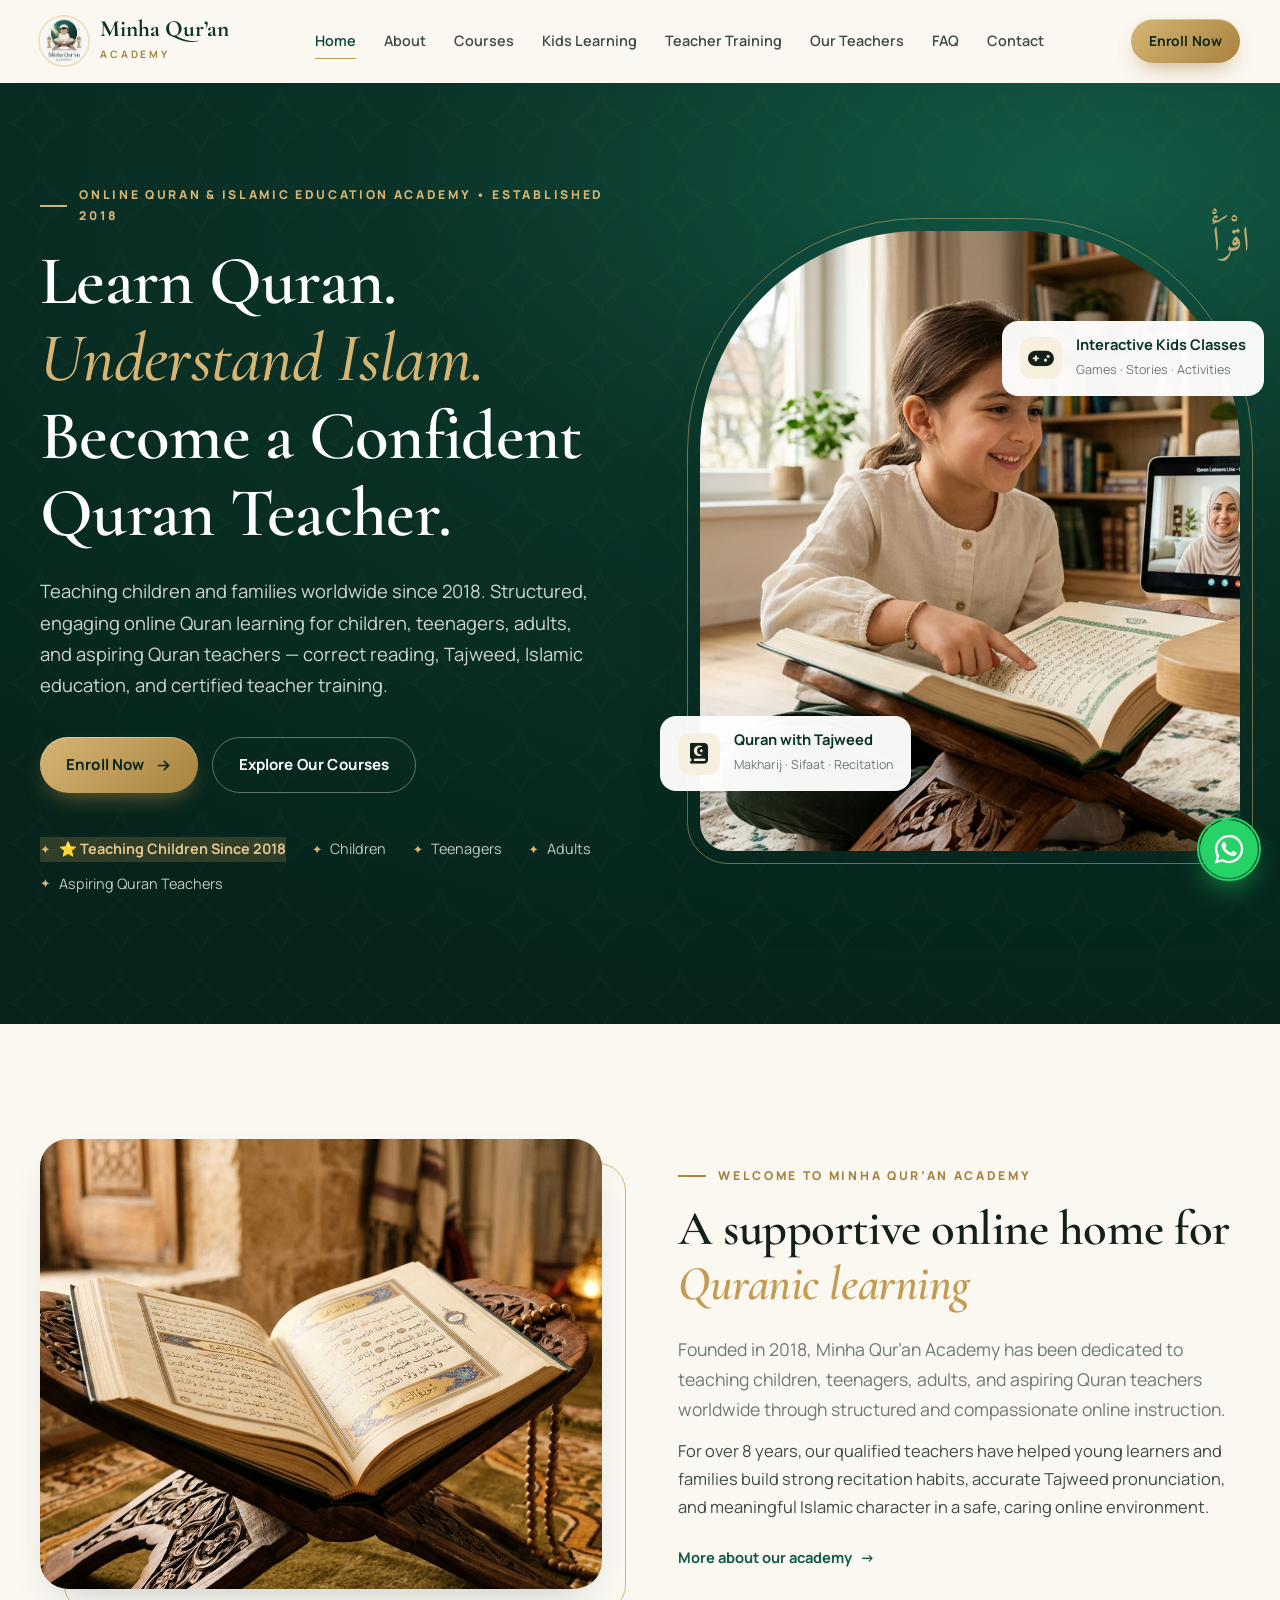
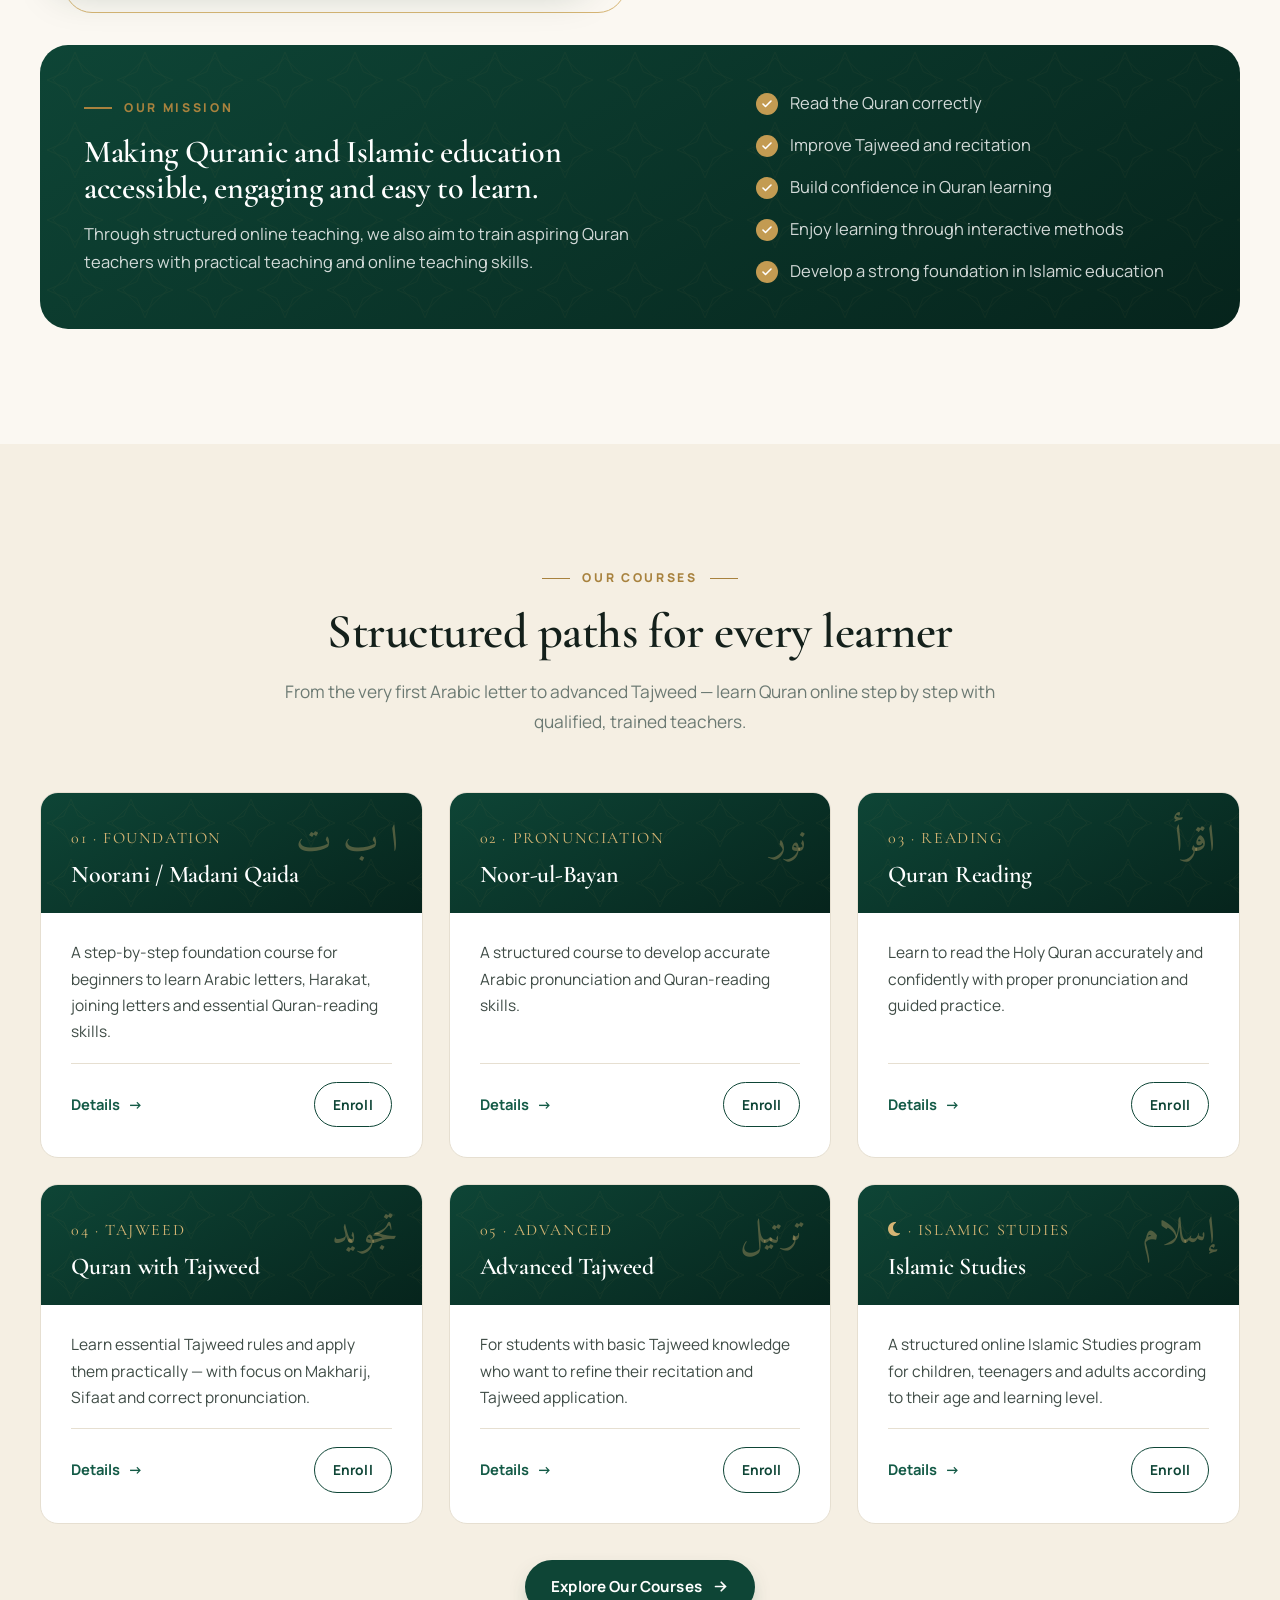
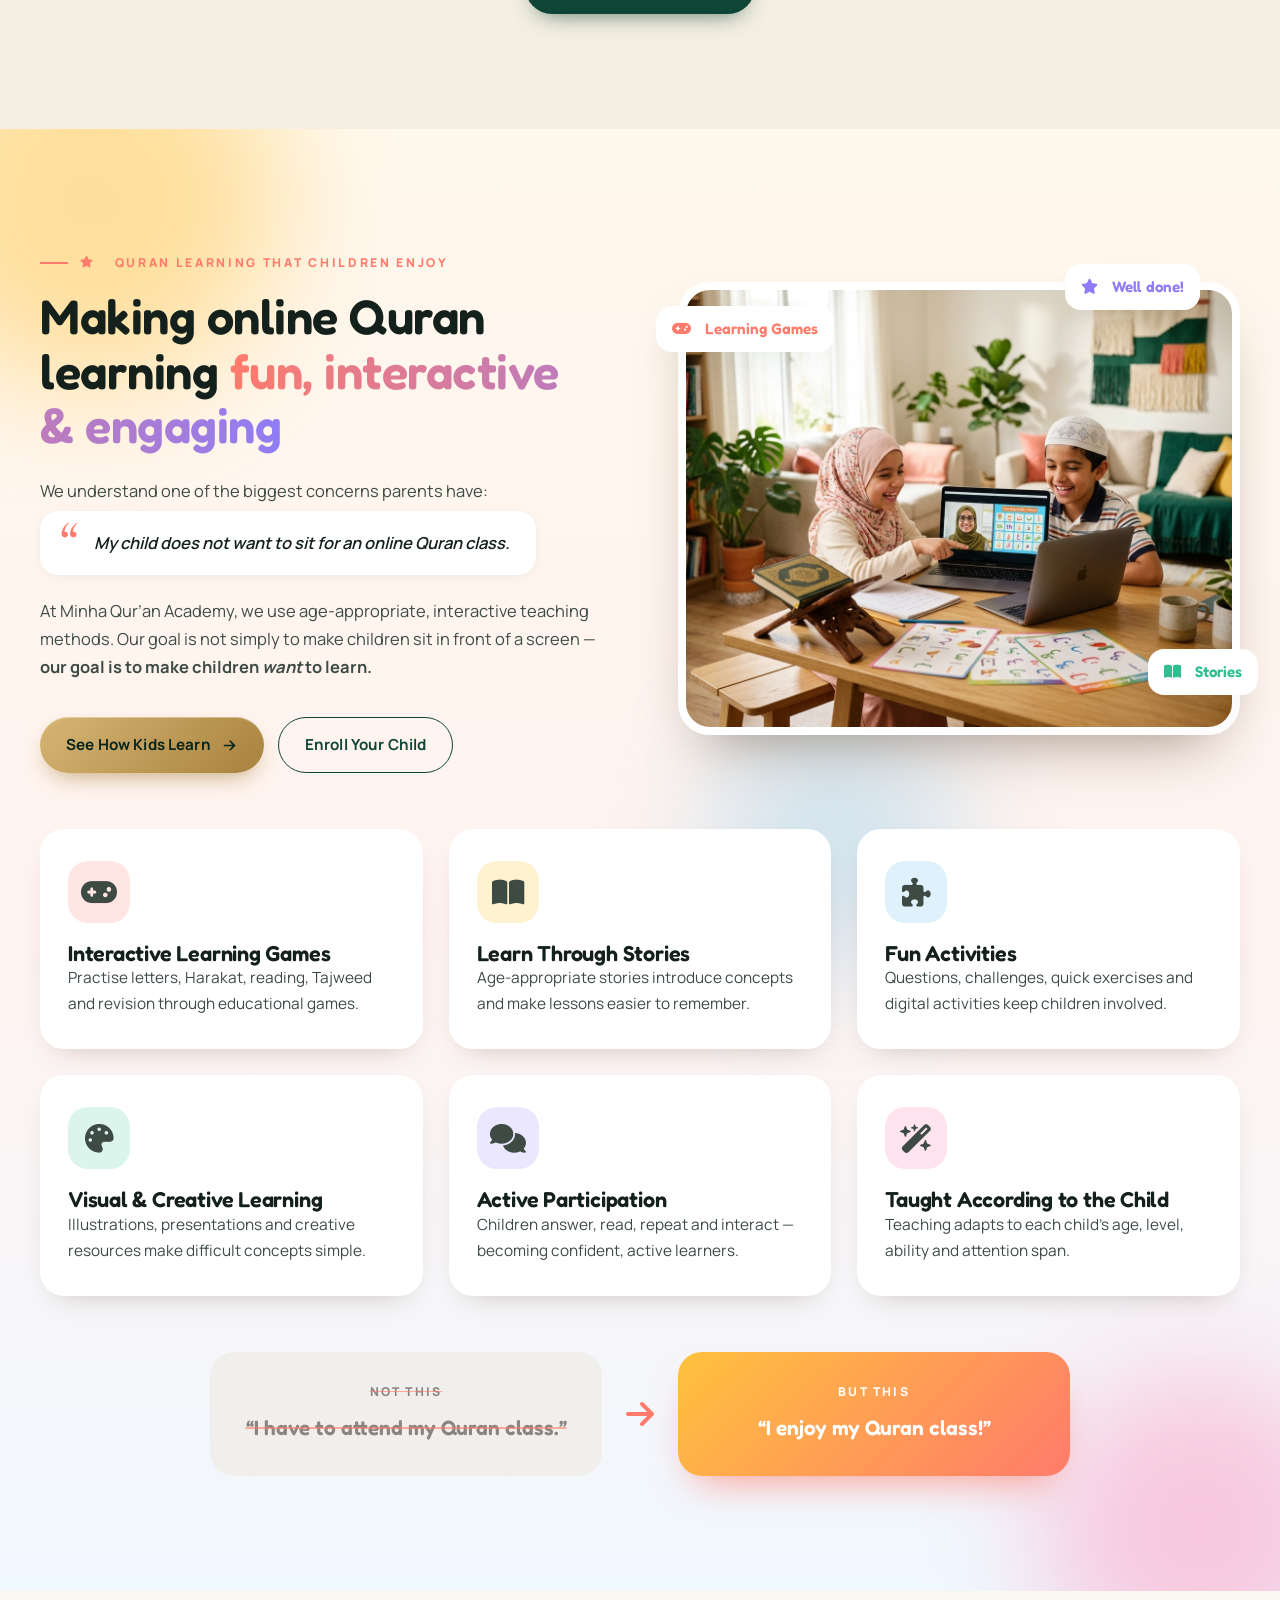
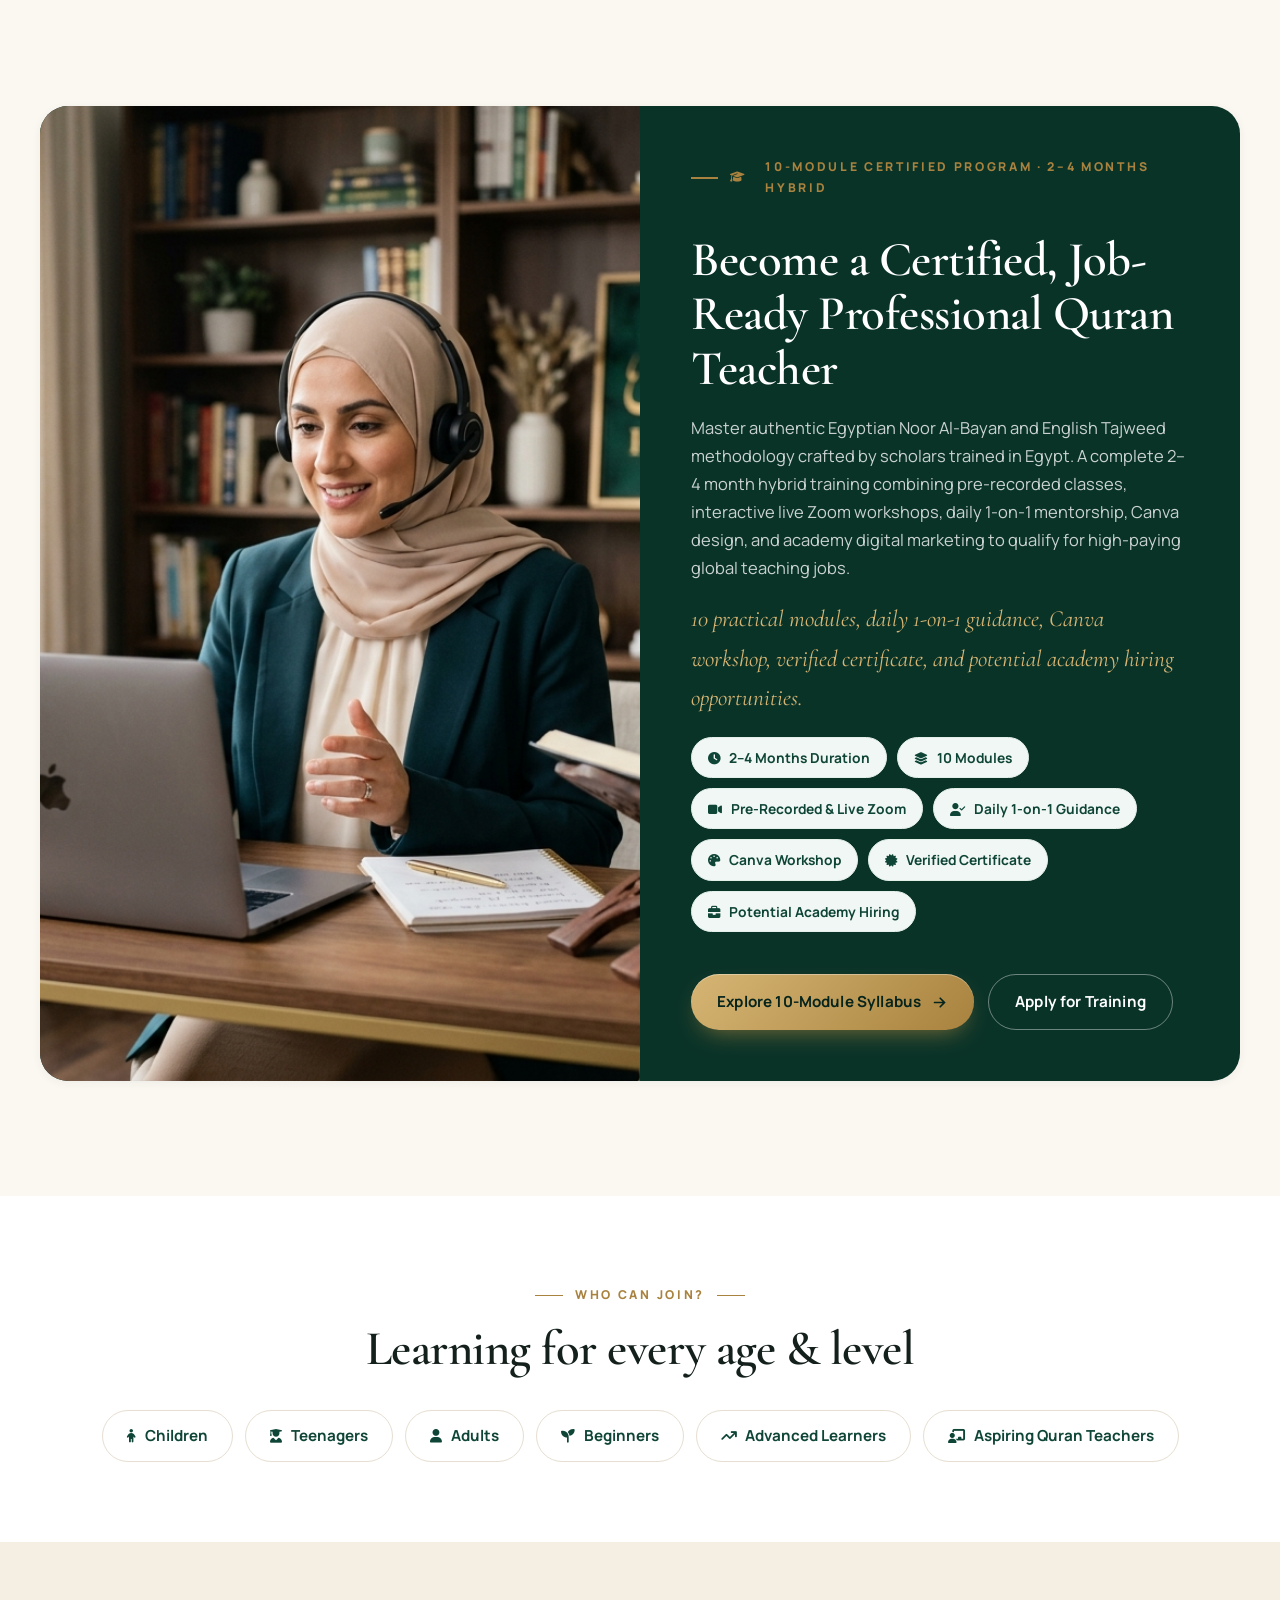
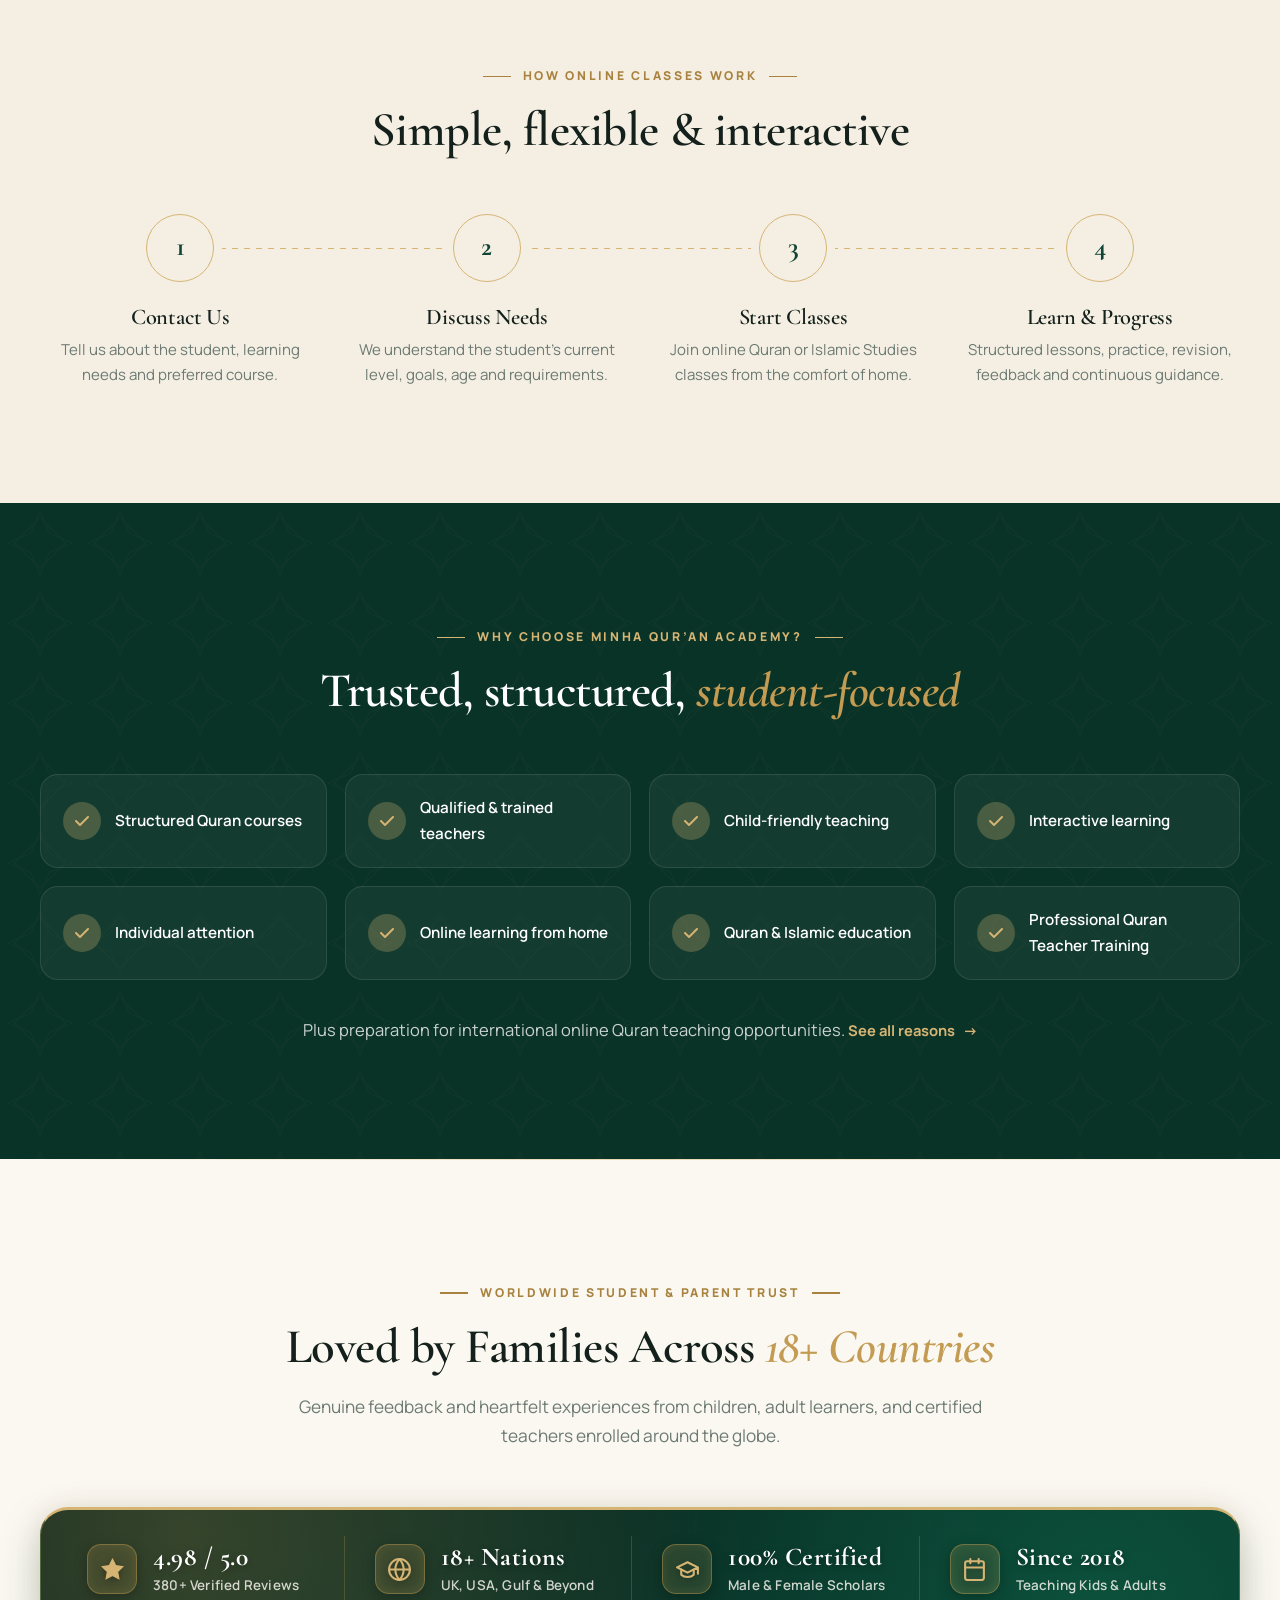
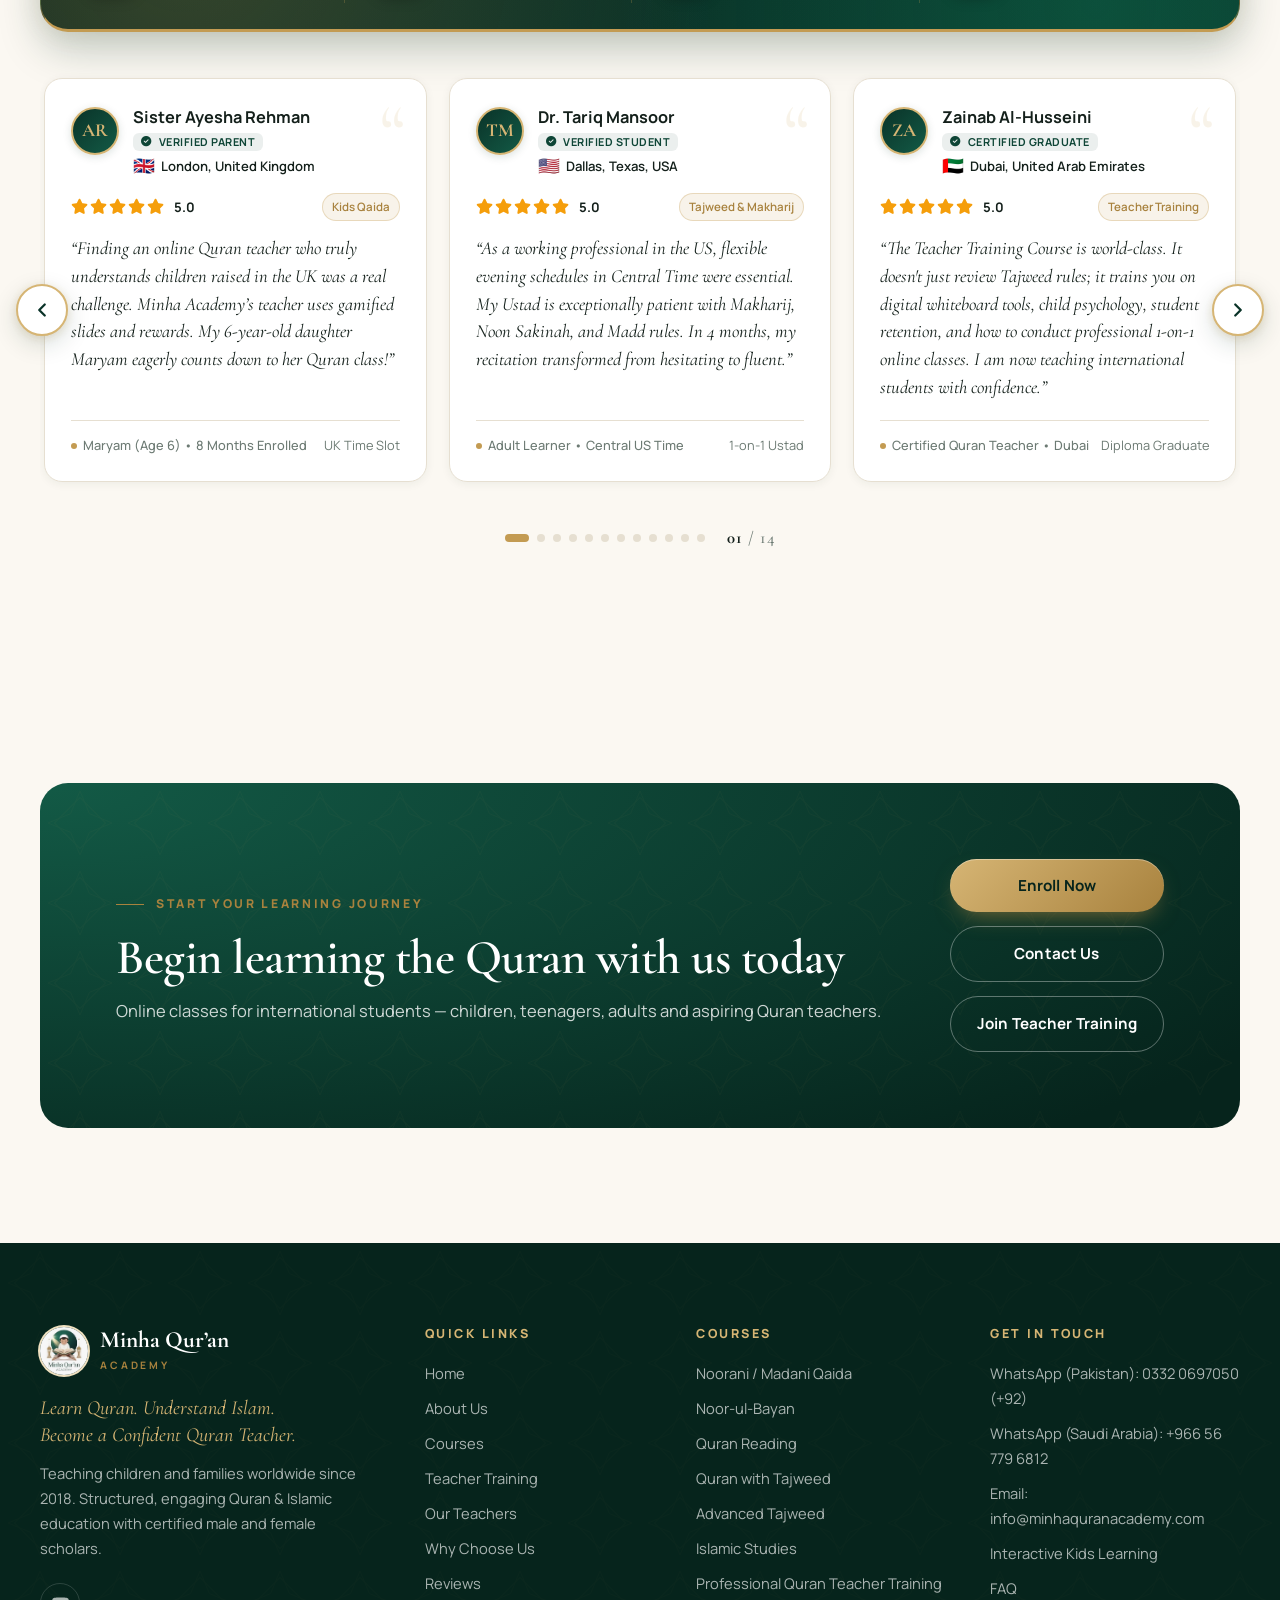
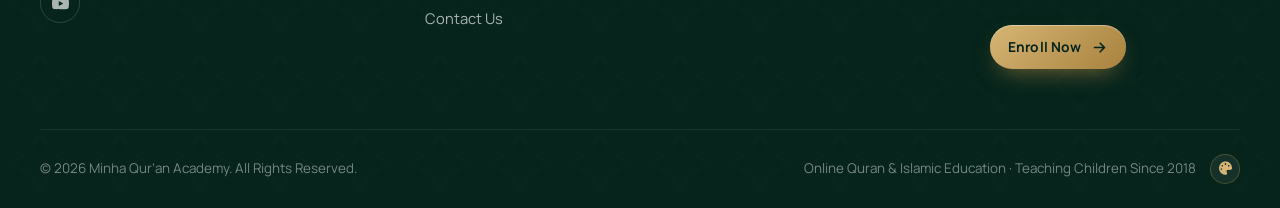
==== commit 5b872789: "SEO accoding to domain" ====
--- a/index.html
+++ b/index.html
@@ -10,28 +10,30 @@
   <meta name="keywords"
     content="Minha Qur’an Academy, Online Quran Academy, Online Quran Classes, Learn Quran Online, Quran with Tajweed, Quran Classes for Kids, Quran Classes for Adults, Quran Teacher Training">
   <meta name="author" content="Minha Qur’an Academy">
-  <meta name="robots" content="index, follow">
+  <meta name="robots" content="index, follow, max-image-preview:large, max-snippet:-1, max-video-preview:-1">
+  <meta name="theme-color" content="#0a3328">
 
   <!-- Canonical URL -->
-  <link rel="canonical" href="https://codebyhassan.github.io/minhaquran/">
+  <link rel="canonical" href="https://minhaquranacademy.com/">
 
   <!-- Open Graph / Facebook -->
   <meta property="og:type" content="website">
   <meta property="og:locale" content="en_US">
   <meta property="og:site_name" content="Minha Qur’an Academy">
-  <meta property="og:url" content="https://codebyhassan.github.io/minhaquran/">
+  <meta property="og:url" content="https://minhaquranacademy.com/">
   <meta property="og:title" content="Minha Qur’an Academy | Online Quran Classes &amp; Quran Teacher Training">
   <meta property="og:description" content="Learn Quran online with qualified male &amp; female teachers. Noorani Qaida, Tajweed, Islamic Studies &amp; certified Quran teacher training for kids and adults worldwide.">
-  <meta property="og:image" content="https://codebyhassan.github.io/minhaquran/assets/images/hero-learning.jpg">
+  <meta property="og:image" content="https://minhaquranacademy.com/assets/images/hero-learning.jpg">
   <meta property="og:image:width" content="1200">
   <meta property="og:image:height" content="630">
   <meta property="og:image:alt" content="Minha Qur'an Academy — Online Quran Learning and Teacher Training">
 
   <!-- Twitter / X Cards -->
   <meta name="twitter:card" content="summary_large_image">
+  <meta name="twitter:url" content="https://minhaquranacademy.com/">
   <meta name="twitter:title" content="Minha Qur’an Academy | Online Quran Classes &amp; Quran Teacher Training">
   <meta name="twitter:description" content="Learn Quran online with qualified male &amp; female teachers. Noorani Qaida, Tajweed, Islamic Studies &amp; certified Quran teacher training.">
-  <meta name="twitter:image" content="https://codebyhassan.github.io/minhaquran/assets/images/hero-learning.jpg">
+  <meta name="twitter:image" content="https://minhaquranacademy.com/assets/images/hero-learning.jpg">
 
   <link rel="icon" type="image/jpeg" href="assets/images/logo.jpg">
   <link rel="preconnect" href="https://fonts.googleapis.com">
@@ -50,15 +52,16 @@
     "@graph": [
       {
         "@type": "EducationalOrganization",
-        "@id": "https://codebyhassan.github.io/minhaquran/#organization",
+        "@id": "https://minhaquranacademy.com/#organization",
         "name": "Minha Qur’an Academy",
         "alternateName": "Minha Quran Academy",
-        "url": "https://codebyhassan.github.io/minhaquran/",
+        "url": "https://minhaquranacademy.com/",
+        "email": "info@minhaquranacademy.com",
         "logo": {
           "@type": "ImageObject",
-          "url": "https://codebyhassan.github.io/minhaquran/assets/images/logo.jpg"
+          "url": "https://minhaquranacademy.com/assets/images/logo.jpg"
         },
-        "image": "https://codebyhassan.github.io/minhaquran/assets/images/hero-learning.jpg",
+        "image": "https://minhaquranacademy.com/assets/images/hero-learning.jpg",
         "description": "Online Quran and Islamic education academy teaching children, adults and international students since 2018 with Noorani Qaida, Tajweed, Islamic Studies and Teacher Training.",
         "foundingDate": "2018",
         "sameAs": [
@@ -83,12 +86,12 @@
       },
       {
         "@type": "WebSite",
-        "@id": "https://codebyhassan.github.io/minhaquran/#website",
-        "url": "https://codebyhassan.github.io/minhaquran/",
+        "@id": "https://minhaquranacademy.com/#website",
+        "url": "https://minhaquranacademy.com/",
         "name": "Minha Qur’an Academy",
         "description": "Learn Quran. Understand Islam. Become a Confident Quran Teacher. Teaching children since 2018.",
         "publisher": {
-          "@id": "https://codebyhassan.github.io/minhaquran/#organization"
+          "@id": "https://minhaquranacademy.com/#organization"
         },
         "inLanguage": "en-US"
       }
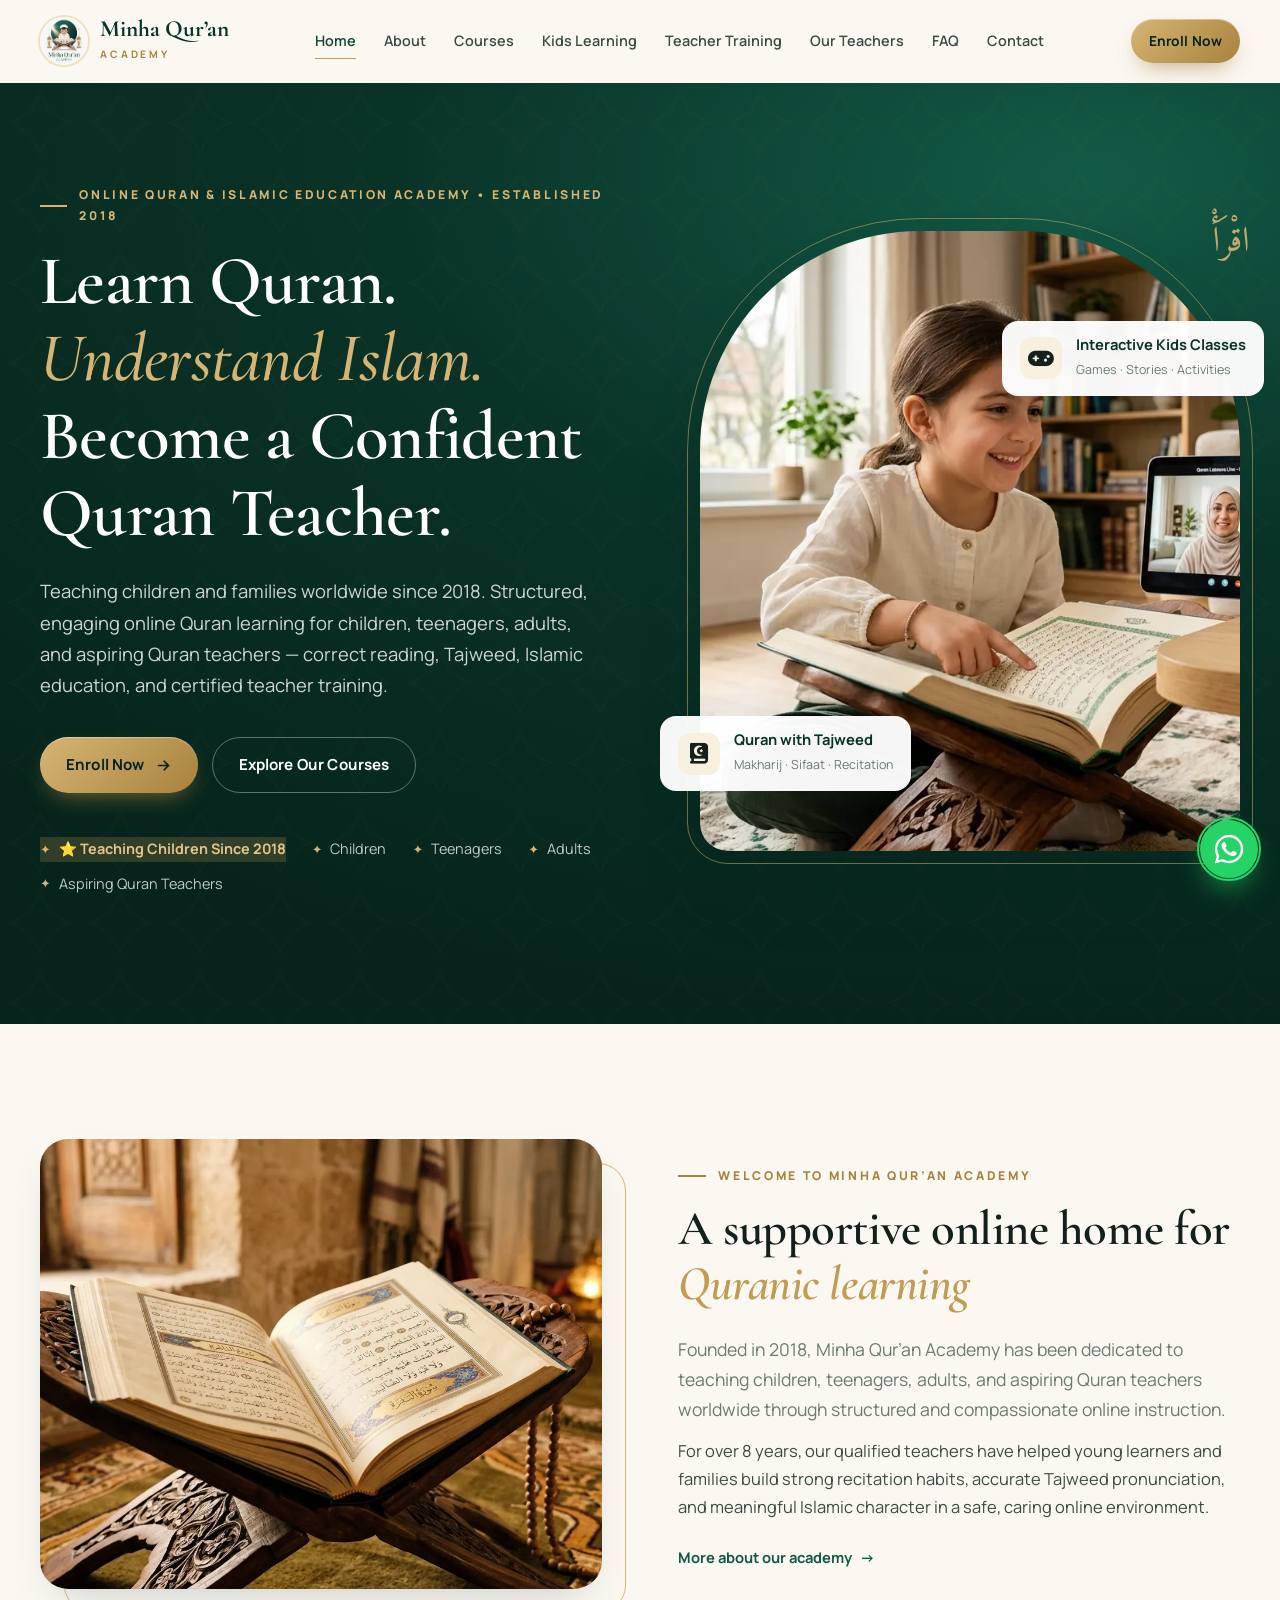
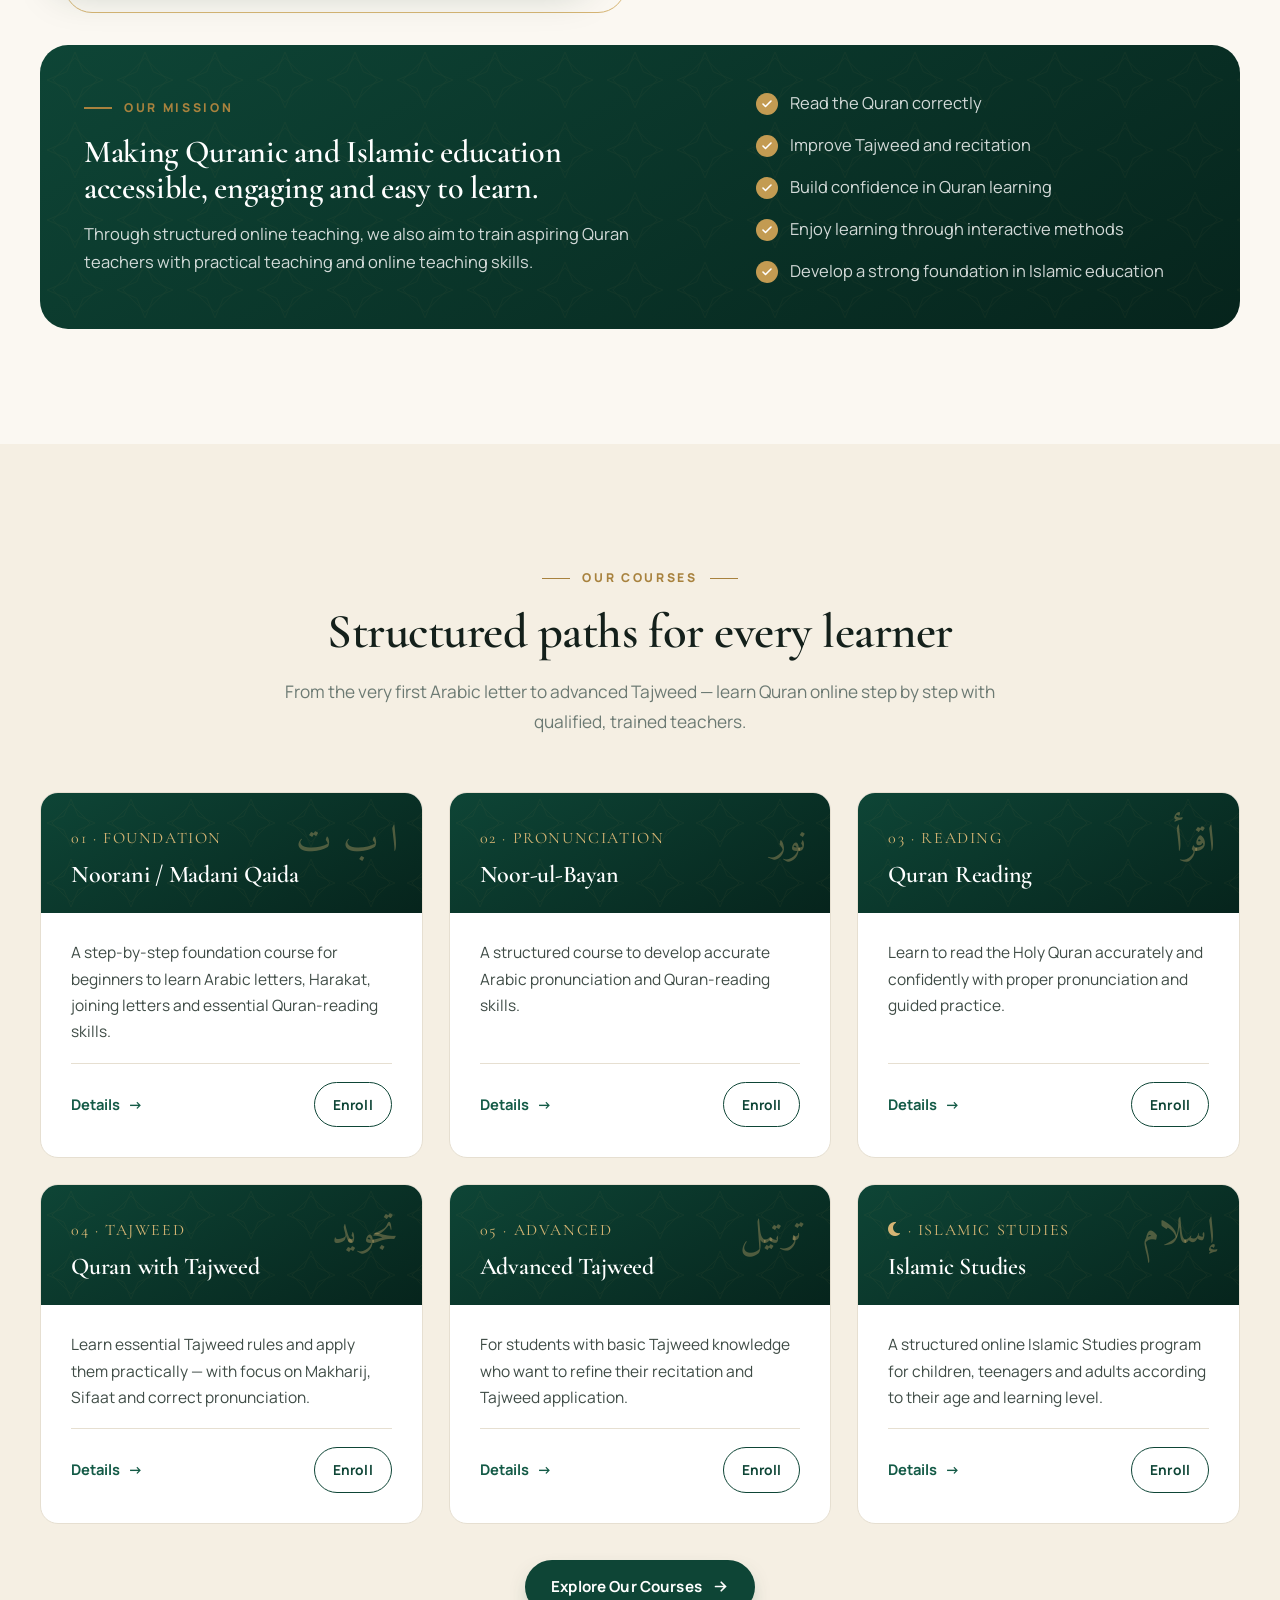
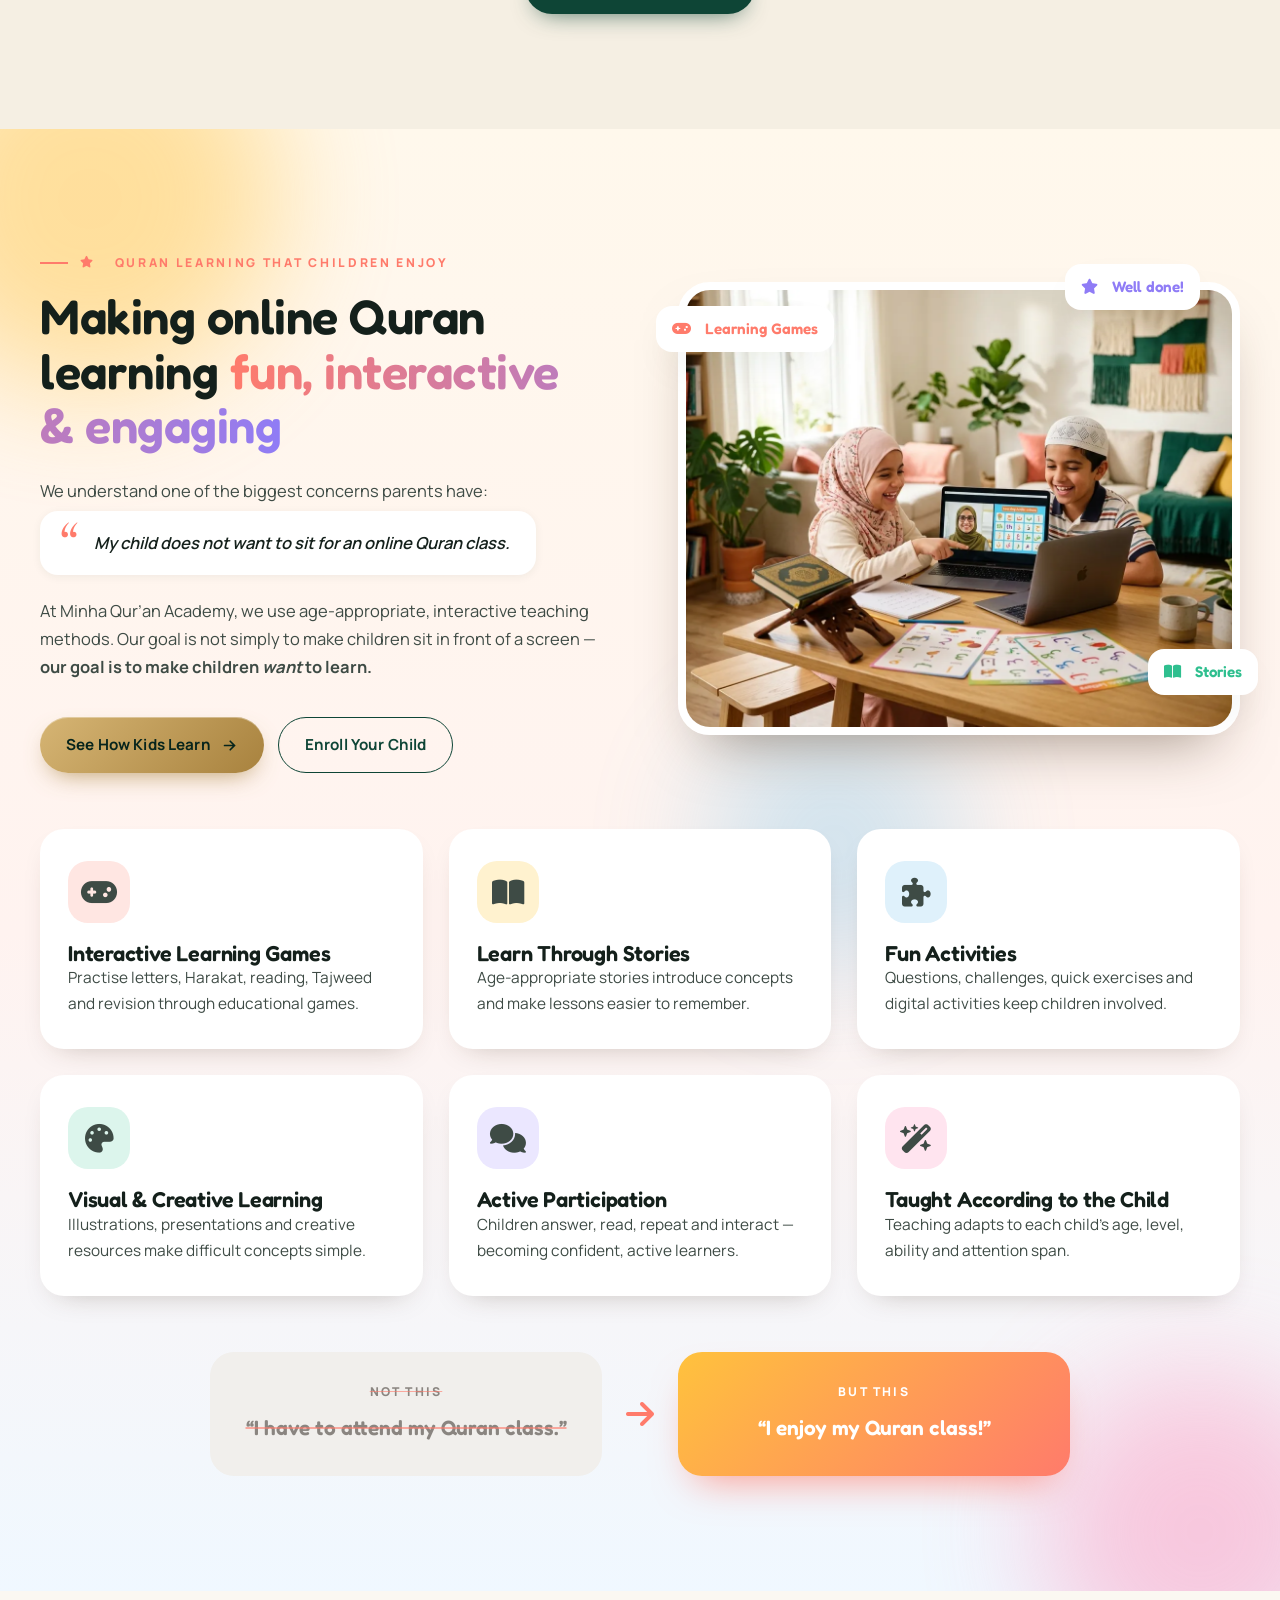
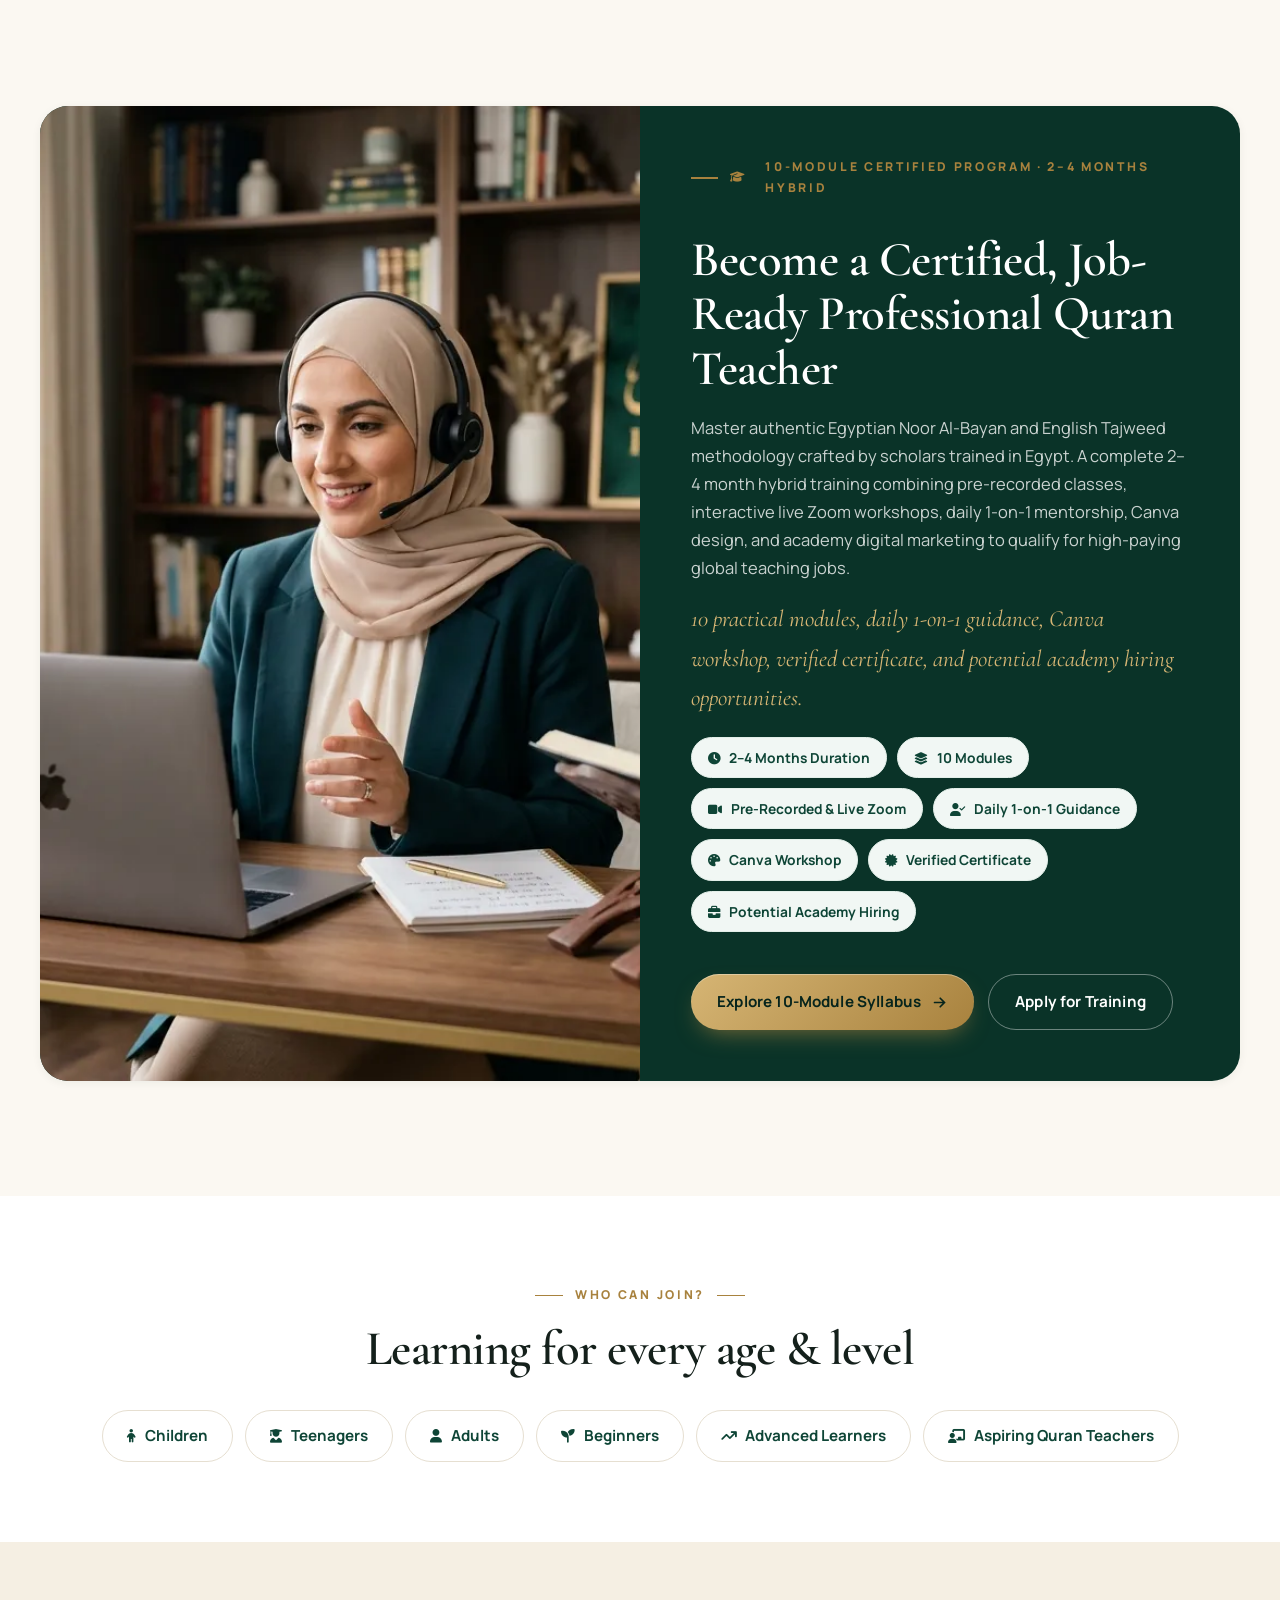
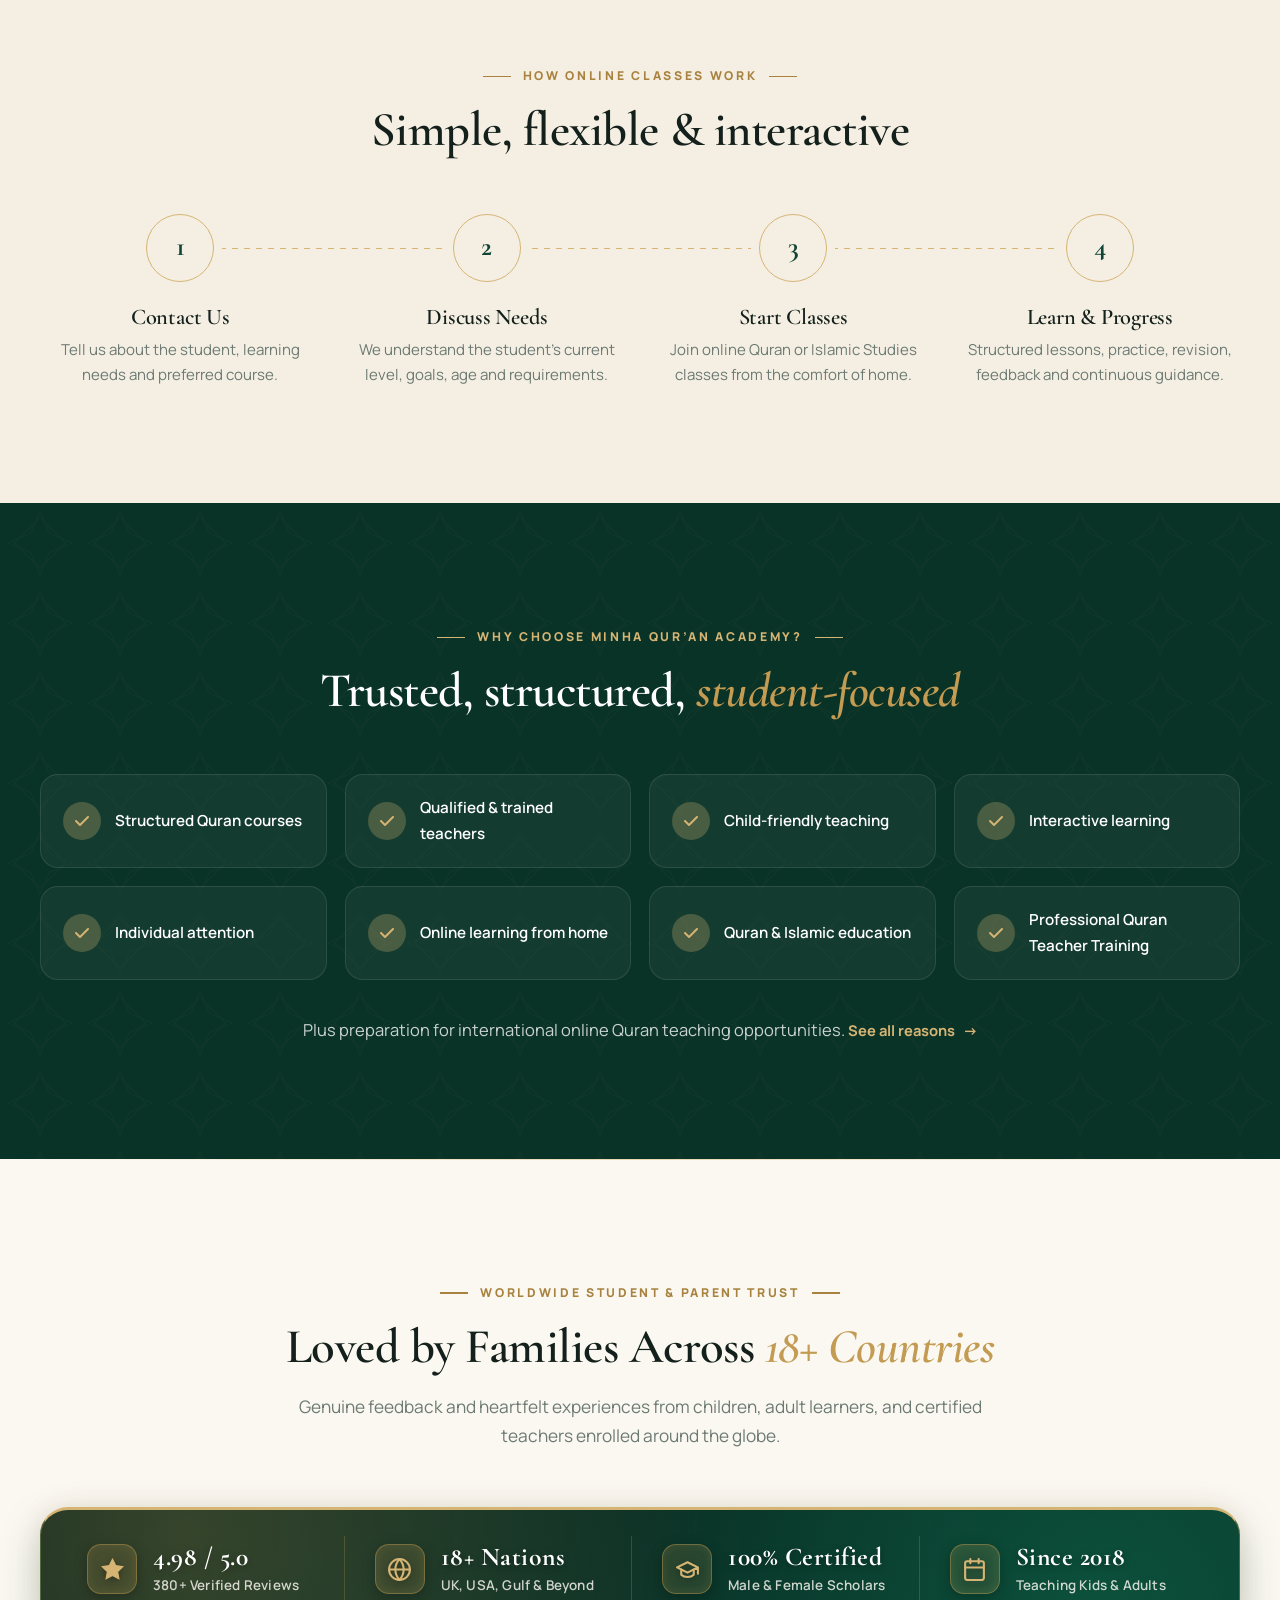
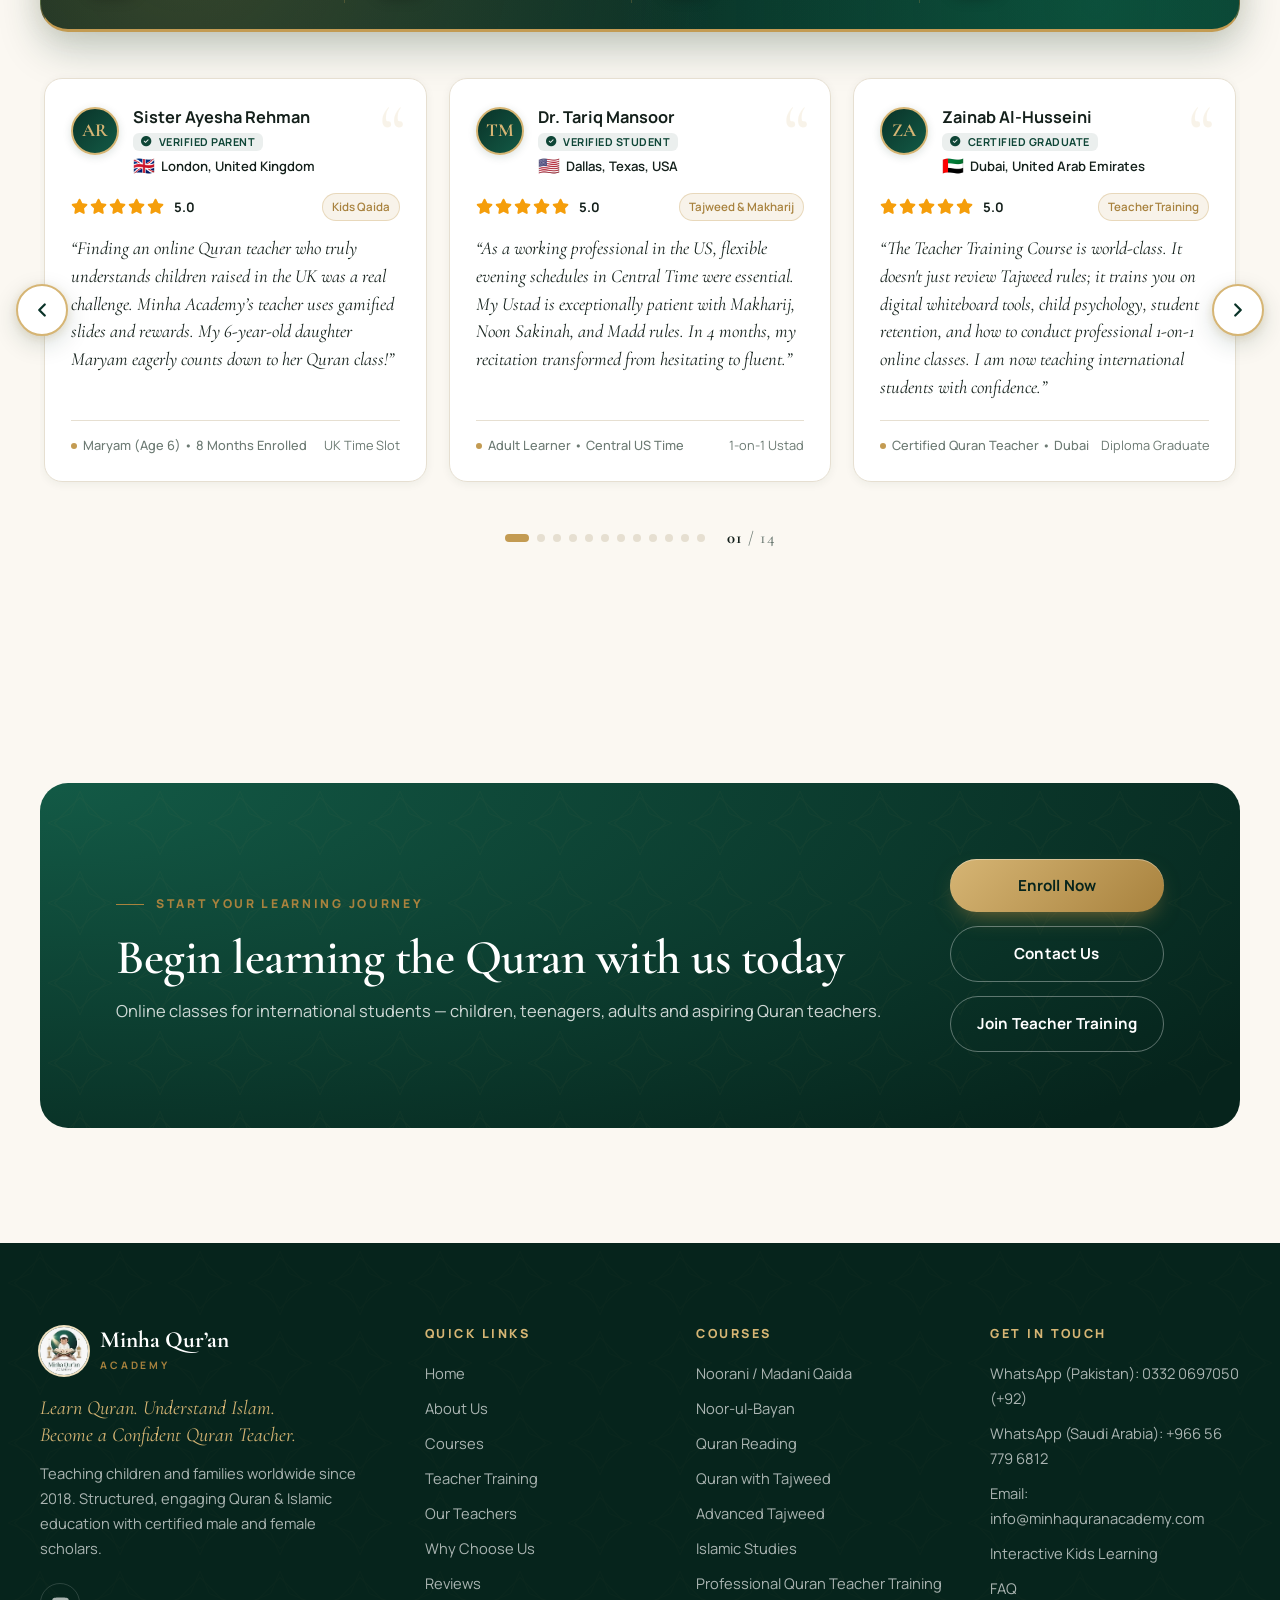
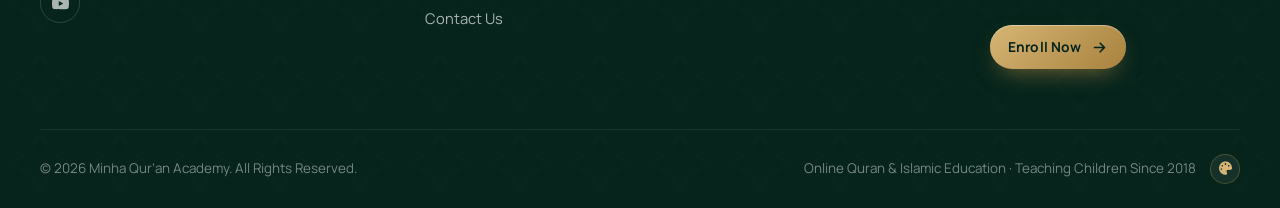
==== commit 2f8448d0: "Webp , ..." ====
--- a/index.html
+++ b/index.html
@@ -23,7 +23,7 @@
   <meta property="og:url" content="https://minhaquranacademy.com/">
   <meta property="og:title" content="Minha Qur’an Academy | Online Quran Classes &amp; Quran Teacher Training">
   <meta property="og:description" content="Learn Quran online with qualified male &amp; female teachers. Noorani Qaida, Tajweed, Islamic Studies &amp; certified Quran teacher training for kids and adults worldwide.">
-  <meta property="og:image" content="https://minhaquranacademy.com/assets/images/hero-learning.jpg">
+  <meta property="og:image" content="https://minhaquranacademy.com/assets/images/hero-learning_opt.webp">
   <meta property="og:image:width" content="1200">
   <meta property="og:image:height" content="630">
   <meta property="og:image:alt" content="Minha Qur'an Academy — Online Quran Learning and Teacher Training">
@@ -33,9 +33,9 @@
   <meta name="twitter:url" content="https://minhaquranacademy.com/">
   <meta name="twitter:title" content="Minha Qur’an Academy | Online Quran Classes &amp; Quran Teacher Training">
   <meta name="twitter:description" content="Learn Quran online with qualified male &amp; female teachers. Noorani Qaida, Tajweed, Islamic Studies &amp; certified Quran teacher training.">
-  <meta name="twitter:image" content="https://minhaquranacademy.com/assets/images/hero-learning.jpg">
-
-  <link rel="icon" type="image/jpeg" href="assets/images/logo.jpg">
+  <meta name="twitter:image" content="https://minhaquranacademy.com/assets/images/hero-learning_opt.webp">
+
+  <link rel="icon" type="image/webp" href="assets/images/logo.webp">
   <link rel="preconnect" href="https://fonts.googleapis.com">
   <link rel="preconnect" href="https://fonts.gstatic.com" crossorigin>
   <link
@@ -59,9 +59,9 @@
         "email": "info@minhaquranacademy.com",
         "logo": {
           "@type": "ImageObject",
-          "url": "https://minhaquranacademy.com/assets/images/logo.jpg"
+          "url": "https://minhaquranacademy.com/assets/images/logo.webp"
         },
-        "image": "https://minhaquranacademy.com/assets/images/hero-learning.jpg",
+        "image": "https://minhaquranacademy.com/assets/images/hero-learning_opt.webp",
         "description": "Online Quran and Islamic education academy teaching children, adults and international students since 2018 with Noorani Qaida, Tajweed, Islamic Studies and Teacher Training.",
         "foundingDate": "2018",
         "sameAs": [
@@ -126,7 +126,7 @@
         <div class="hero-visual reveal d2">
           <span class="hero-arabic">اقْرَأْ</span>
           <div class="hero-frame">
-            <img src="assets/images/hero-learning.jpg"
+            <img src="assets/images/hero-learning_opt.webp"
               alt="Child happily learning Quran online with a teacher on a tablet" width="1376" height="768"
               fetchpriority="high" decoding="async">
           </div>
@@ -146,7 +146,7 @@
     <section class="section">
       <div class="container split">
         <div class="img-accent reveal">
-          <div class="img-frame"><img src="assets/images/quran-serene.jpg"
+          <div class="img-frame"><img src="assets/images/quran-serene_opt.webp"
               alt="Open Holy Quran on a carved wooden stand" loading="lazy" decoding="async" width="1376" height="768"></div>
         </div>
         <div class="reveal d1">
@@ -288,7 +288,7 @@
             </div>
           </div>
           <div class="kids-photo reveal d1">
-            <div class="img-frame"><img src="assets/images/kids-interactive.jpg"
+            <div class="img-frame"><img src="assets/images/kids-interactive_opt.webp"
                 alt="Two happy children learning Arabic letters in an interactive online Quran class" loading="lazy"
                 decoding="async" width="1200" height="896"></div>
             <span class="sticker s1"><i class="fa-solid fa-gamepad"></i> Learning Games</span>
@@ -342,7 +342,7 @@
     <section class="section">
       <div class="container">
         <div class="program dark reveal">
-          <div class="program-media"><img src="assets/images/teacher-training.jpg"
+          <div class="program-media"><img src="assets/images/teacher-training_opt.webp"
               alt="Professional Quran teacher conducting an online class" loading="lazy" decoding="async" width="1200" height="896"></div>
           <div class="program-body">
             <span class="eyebrow"><i class="fa-solid fa-graduation-cap"></i> 10-Module Certified Program · 2–4 Months Hybrid</span>
--- a/assets/css/main.css
+++ b/assets/css/main.css
@@ -4379,4 +4379,245 @@
 
 .letter-game-head .score i {
   margin-right: 3px;
+}
+
+/* ==========================================================================
+   LIGHT & SIMPLE PREMIUM PRELOADER (First-Time Visitor Experience)
+   ========================================================================== */
+
+html.mqa-preloader-active,
+html.mqa-preloader-active body {
+  overflow: hidden !important;
+}
+
+.mqa-preloader {
+  position: fixed;
+  inset: 0;
+  width: 100%;
+  height: 100%;
+  z-index: 9999999;
+  display: flex;
+  align-items: center;
+  justify-content: center;
+  background: #faf8f5;
+  background: radial-gradient(circle at 50% 45%, #ffffff 0%, #faf8f5 60%, #f4ede3 100%);
+  color: var(--ink);
+  overflow: hidden;
+  user-select: none;
+  opacity: 1;
+  visibility: visible;
+  transition: opacity 0.55s cubic-bezier(0.22, 1, 0.36, 1),
+              visibility 0.55s cubic-bezier(0.22, 1, 0.36, 1),
+              transform 0.55s cubic-bezier(0.22, 1, 0.36, 1);
+  will-change: opacity, transform;
+}
+
+.mqa-preloader.is-exiting {
+  opacity: 0 !important;
+  visibility: hidden !important;
+  transform: translateY(-8px) scale(0.99) !important;
+  pointer-events: none !important;
+}
+
+/* Subtle ambient gold warmth in center */
+.mqa-preloader-glow {
+  position: absolute;
+  width: min(500px, 90vw);
+  height: min(500px, 90vw);
+  border-radius: 50%;
+  background: radial-gradient(circle, rgba(195, 155, 82, 0.09) 0%, rgba(245, 239, 227, 0) 70%);
+  pointer-events: none;
+}
+
+/* Minimalist Skip Pill */
+.mqa-preloader-skip {
+  position: absolute;
+  top: 22px;
+  right: 24px;
+  z-index: 10;
+  display: inline-flex;
+  align-items: center;
+  gap: 6px;
+  padding: 6px 14px;
+  background: rgba(255, 255, 255, 0.85);
+  border: 1px solid rgba(10, 51, 40, 0.1);
+  border-radius: 999px;
+  color: #55625c;
+  font-family: var(--f-body);
+  font-size: 0.78rem;
+  font-weight: 500;
+  letter-spacing: 0.03em;
+  backdrop-filter: blur(10px);
+  -webkit-backdrop-filter: blur(10px);
+  cursor: pointer;
+  transition: all 0.2s ease;
+  box-shadow: 0 2px 8px rgba(10, 51, 40, 0.04);
+}
+
+.mqa-preloader-skip:hover {
+  background: #ffffff;
+  border-color: var(--gold-400);
+  color: var(--emerald-900);
+  transform: translateY(-1px);
+  box-shadow: 0 4px 12px rgba(195, 155, 82, 0.15);
+}
+
+.mqa-preloader-skip svg {
+  transition: transform 0.2s ease;
+}
+
+.mqa-preloader-skip:hover svg {
+  transform: translateX(2px);
+}
+
+/* Center Content */
+.mqa-preloader-card {
+  position: relative;
+  z-index: 2;
+  display: flex;
+  flex-direction: column;
+  align-items: center;
+  text-align: center;
+  padding: 16px;
+  max-width: 420px;
+  width: 90%;
+  animation: mqaCardFadeIn 0.6s cubic-bezier(0.16, 1, 0.3, 1) forwards;
+}
+
+@keyframes mqaCardFadeIn {
+  from { opacity: 0; transform: translateY(10px); }
+  to { opacity: 1; transform: translateY(0); }
+}
+
+/* Sacred Bismillah in Light Theme */
+.mqa-preloader-bismillah {
+  font-family: var(--f-arabic);
+  font-size: clamp(1.2rem, 3.2vw, 1.45rem);
+  font-weight: 600;
+  color: var(--gold-600);
+  letter-spacing: 0.02em;
+  margin-bottom: 20px;
+  opacity: 0.92;
+}
+
+/* Emblem Wrap: Single Thin Golden Ring */
+.mqa-preloader-emblem-wrap {
+  position: relative;
+  width: 102px;
+  height: 102px;
+  display: flex;
+  align-items: center;
+  justify-content: center;
+  margin-bottom: 20px;
+}
+
+.mqa-preloader-spin-ring {
+  position: absolute;
+  inset: 0;
+  border-radius: 50%;
+  border: 1.5px solid rgba(195, 155, 82, 0.2);
+  border-top-color: var(--gold-500);
+  animation: mqaSpinSimple 1.4s cubic-bezier(0.4, 0, 0.2, 1) infinite;
+}
+
+@keyframes mqaSpinSimple {
+  from { transform: rotate(0deg); }
+  to { transform: rotate(360deg); }
+}
+
+.mqa-preloader-logo-disc {
+  position: relative;
+  width: 76px;
+  height: 76px;
+  border-radius: 50%;
+  background: #ffffff;
+  border: 1px solid rgba(195, 155, 82, 0.3);
+  box-shadow: 0 8px 24px -4px rgba(10, 51, 40, 0.08), 0 2px 6px rgba(0, 0, 0, 0.03);
+  display: flex;
+  align-items: center;
+  justify-content: center;
+  overflow: hidden;
+}
+
+.mqa-preloader-logo-img {
+  width: 66px;
+  height: 66px;
+  object-fit: contain;
+  border-radius: 50%;
+}
+
+/* Brand Identity */
+.mqa-preloader-brand {
+  margin-bottom: 22px;
+}
+
+.mqa-preloader-title {
+  font-family: var(--f-display);
+  font-size: clamp(1.55rem, 4vw, 1.95rem);
+  font-weight: 700;
+  letter-spacing: 0.04em;
+  color: var(--emerald-900);
+  margin: 0 0 4px 0;
+  line-height: 1.2;
+}
+
+.mqa-preloader-sub {
+  font-family: var(--f-body);
+  font-size: 0.72rem;
+  font-weight: 600;
+  letter-spacing: 0.18em;
+  text-transform: uppercase;
+  color: #7b8882;
+  margin: 0;
+}
+
+/* Minimalist Golden Progress Line */
+.mqa-preloader-progress-wrap {
+  width: 100%;
+  max-width: 200px;
+  display: flex;
+  flex-direction: column;
+  align-items: center;
+  gap: 8px;
+}
+
+.mqa-preloader-track {
+  width: 100%;
+  height: 2.5px;
+  background: rgba(10, 51, 40, 0.08);
+  border-radius: 999px;
+  overflow: hidden;
+}
+
+.mqa-preloader-bar {
+  height: 100%;
+  width: 0%;
+  background: linear-gradient(90deg, #a8823e, #d6b574);
+  border-radius: 999px;
+  transition: width 0.12s ease-out;
+}
+
+.mqa-preloader-meta {
+  display: flex;
+  justify-content: center;
+  width: 100%;
+}
+
+.mqa-preloader-pct {
+  font-family: var(--f-body);
+  font-size: 0.75rem;
+  font-weight: 600;
+  letter-spacing: 0.05em;
+  font-variant-numeric: tabular-nums;
+  color: var(--gold-600);
+}
+
+/* Accessibility: Reduced Motion */
+@media (prefers-reduced-motion: reduce) {
+  .mqa-preloader-spin-ring {
+    animation: none !important;
+  }
+  .mqa-preloader {
+    transition: opacity 0.3s ease !important;
+  }
 }
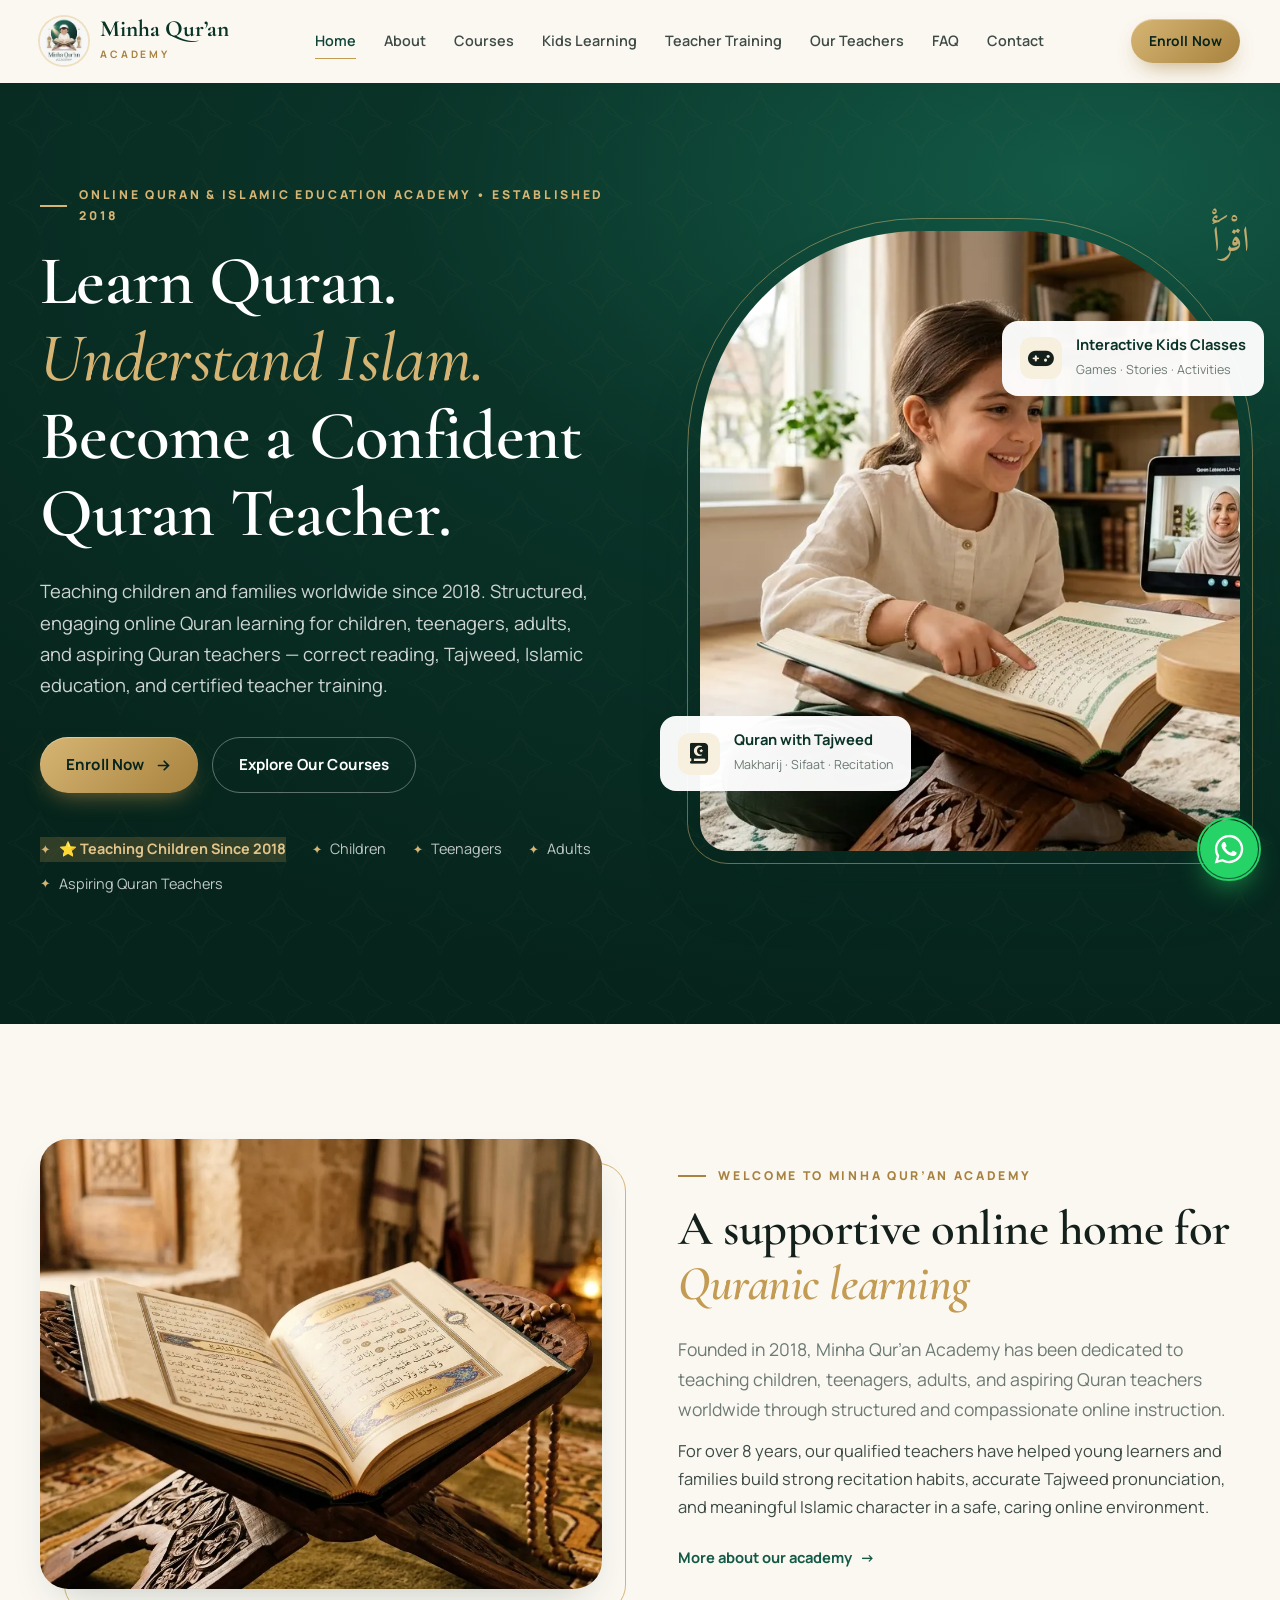
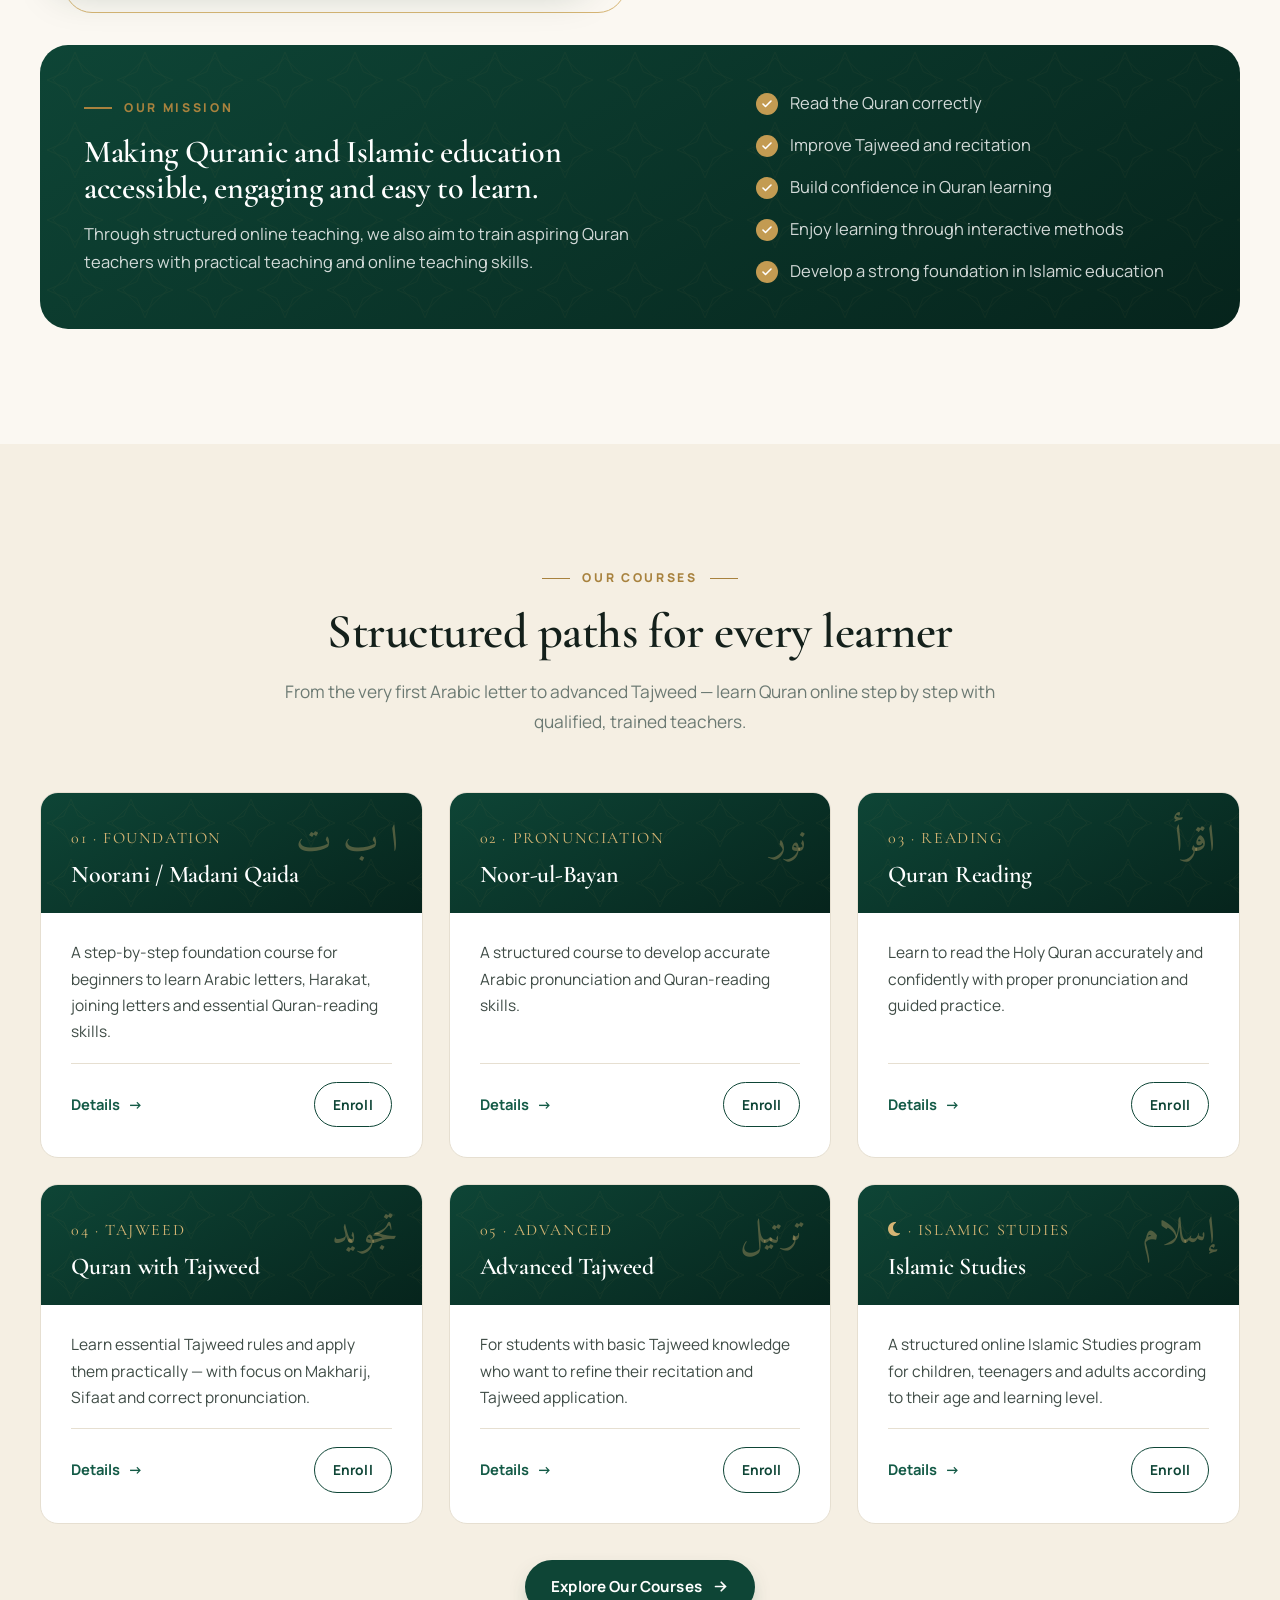
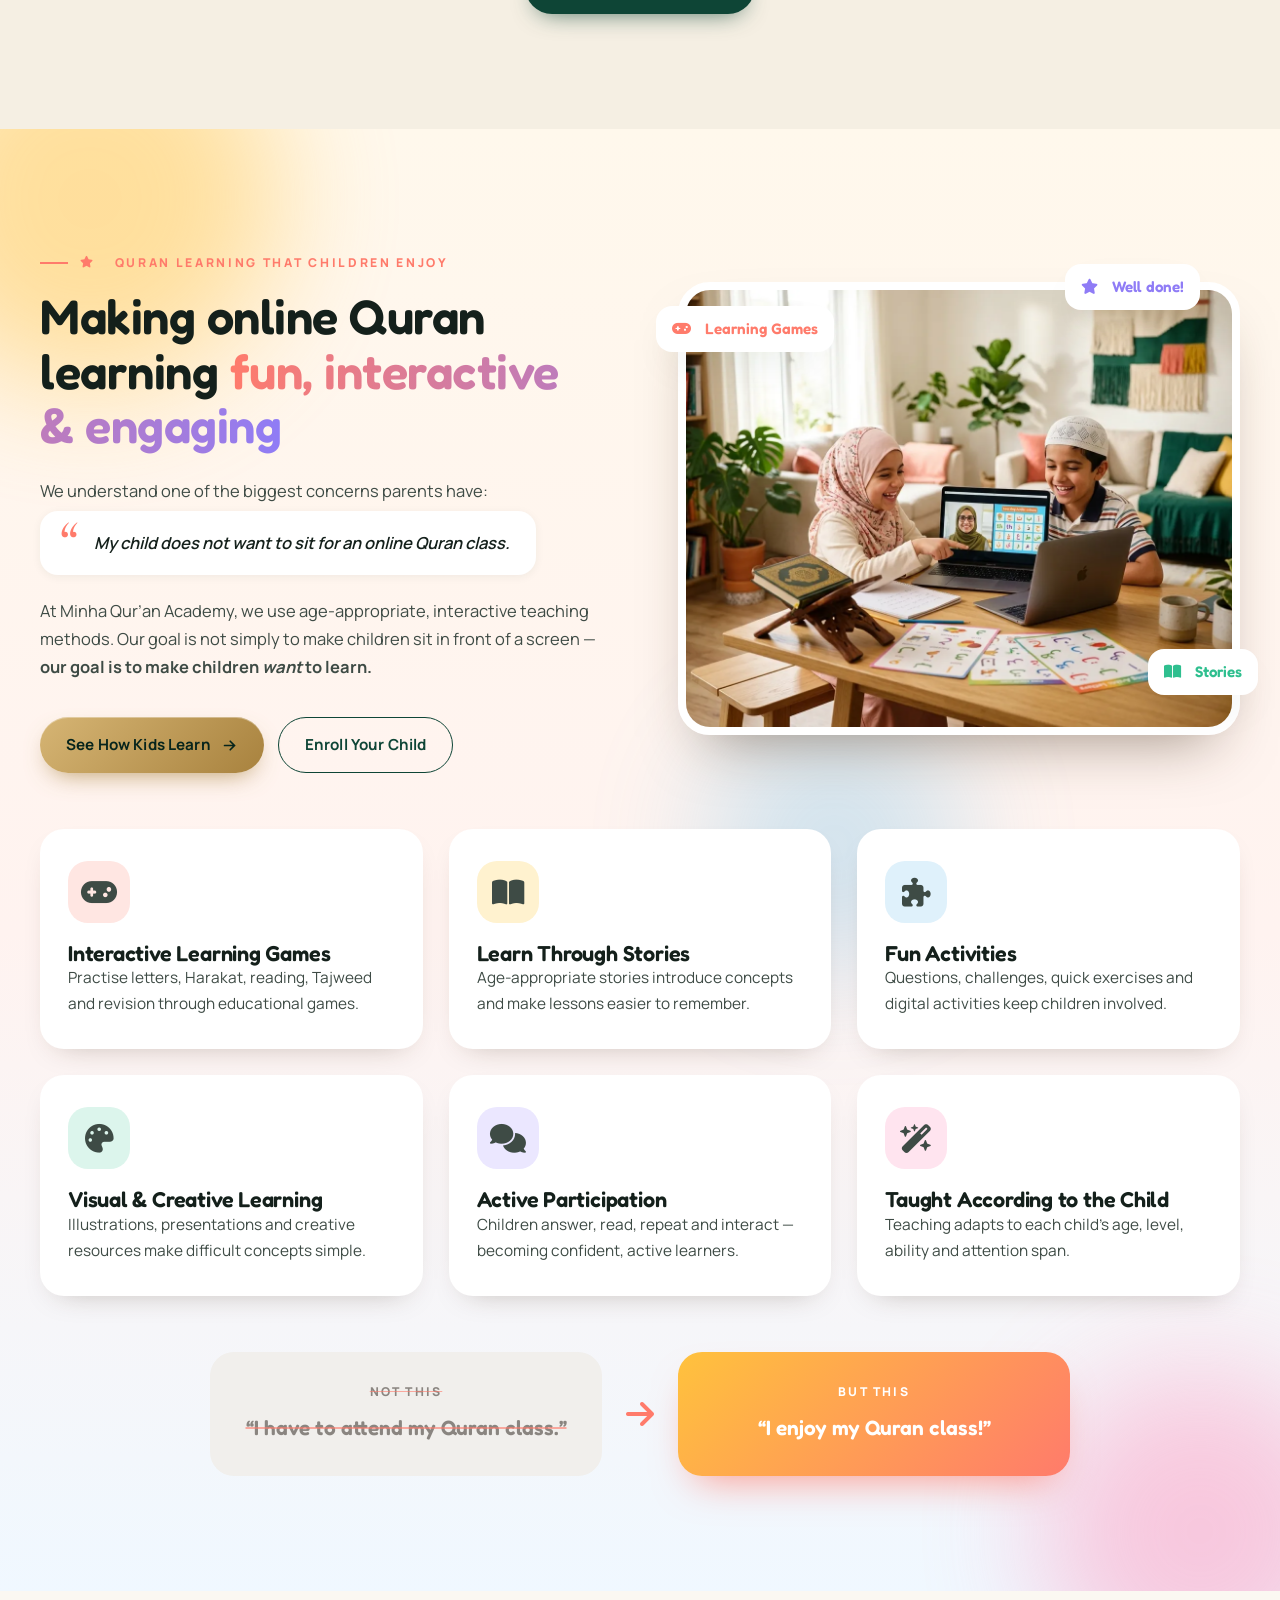
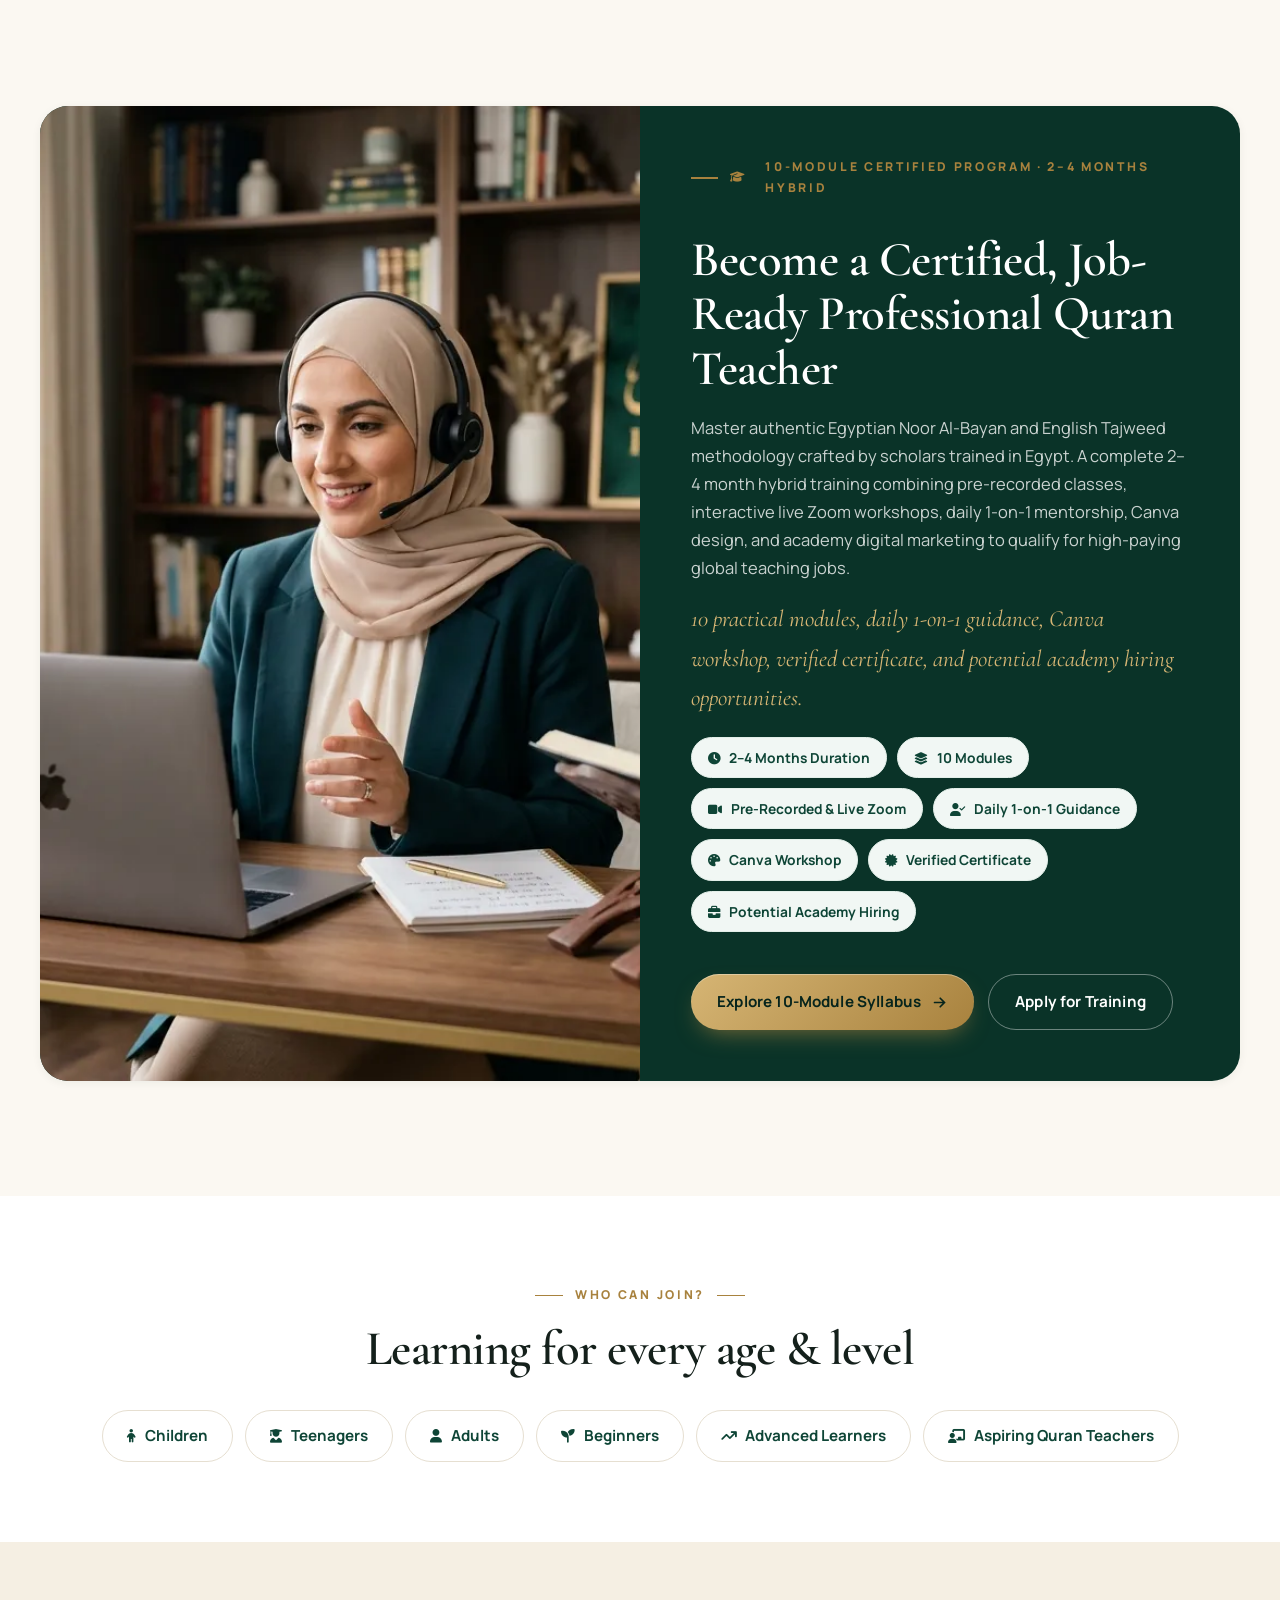
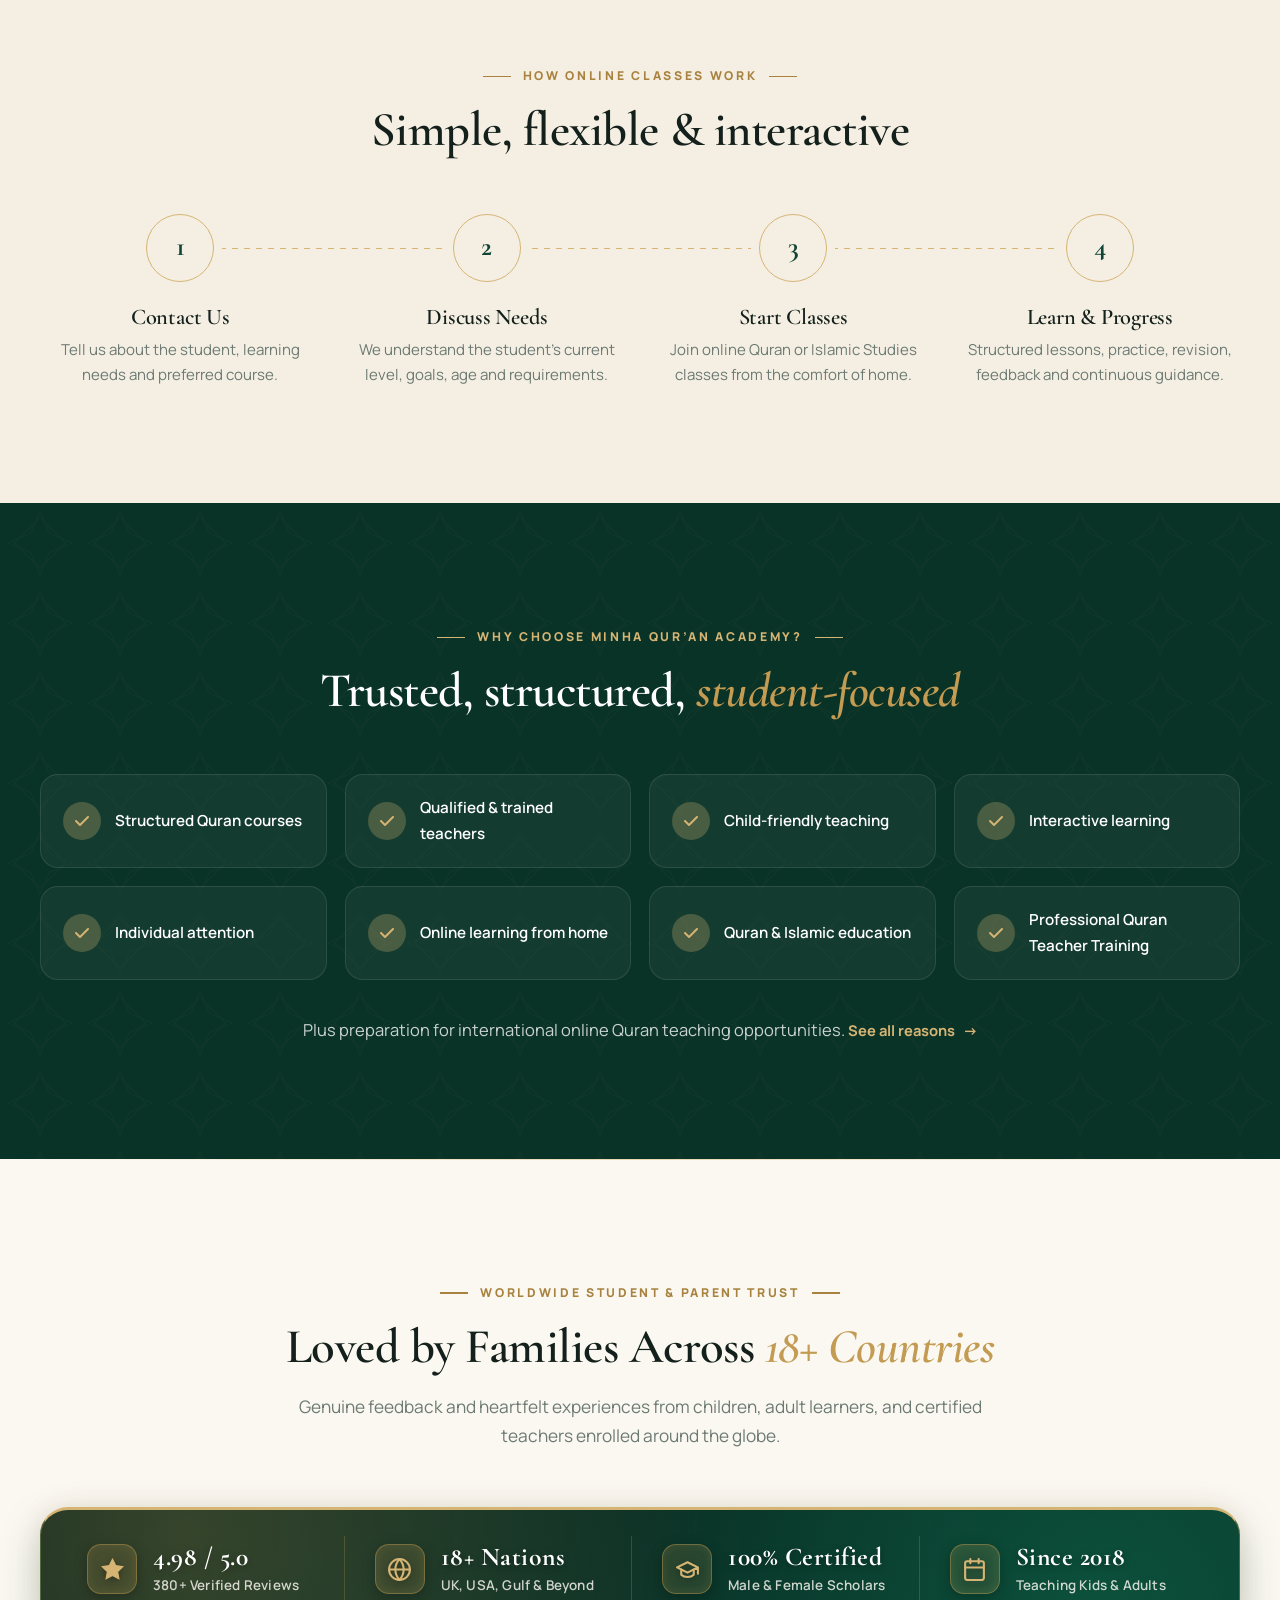
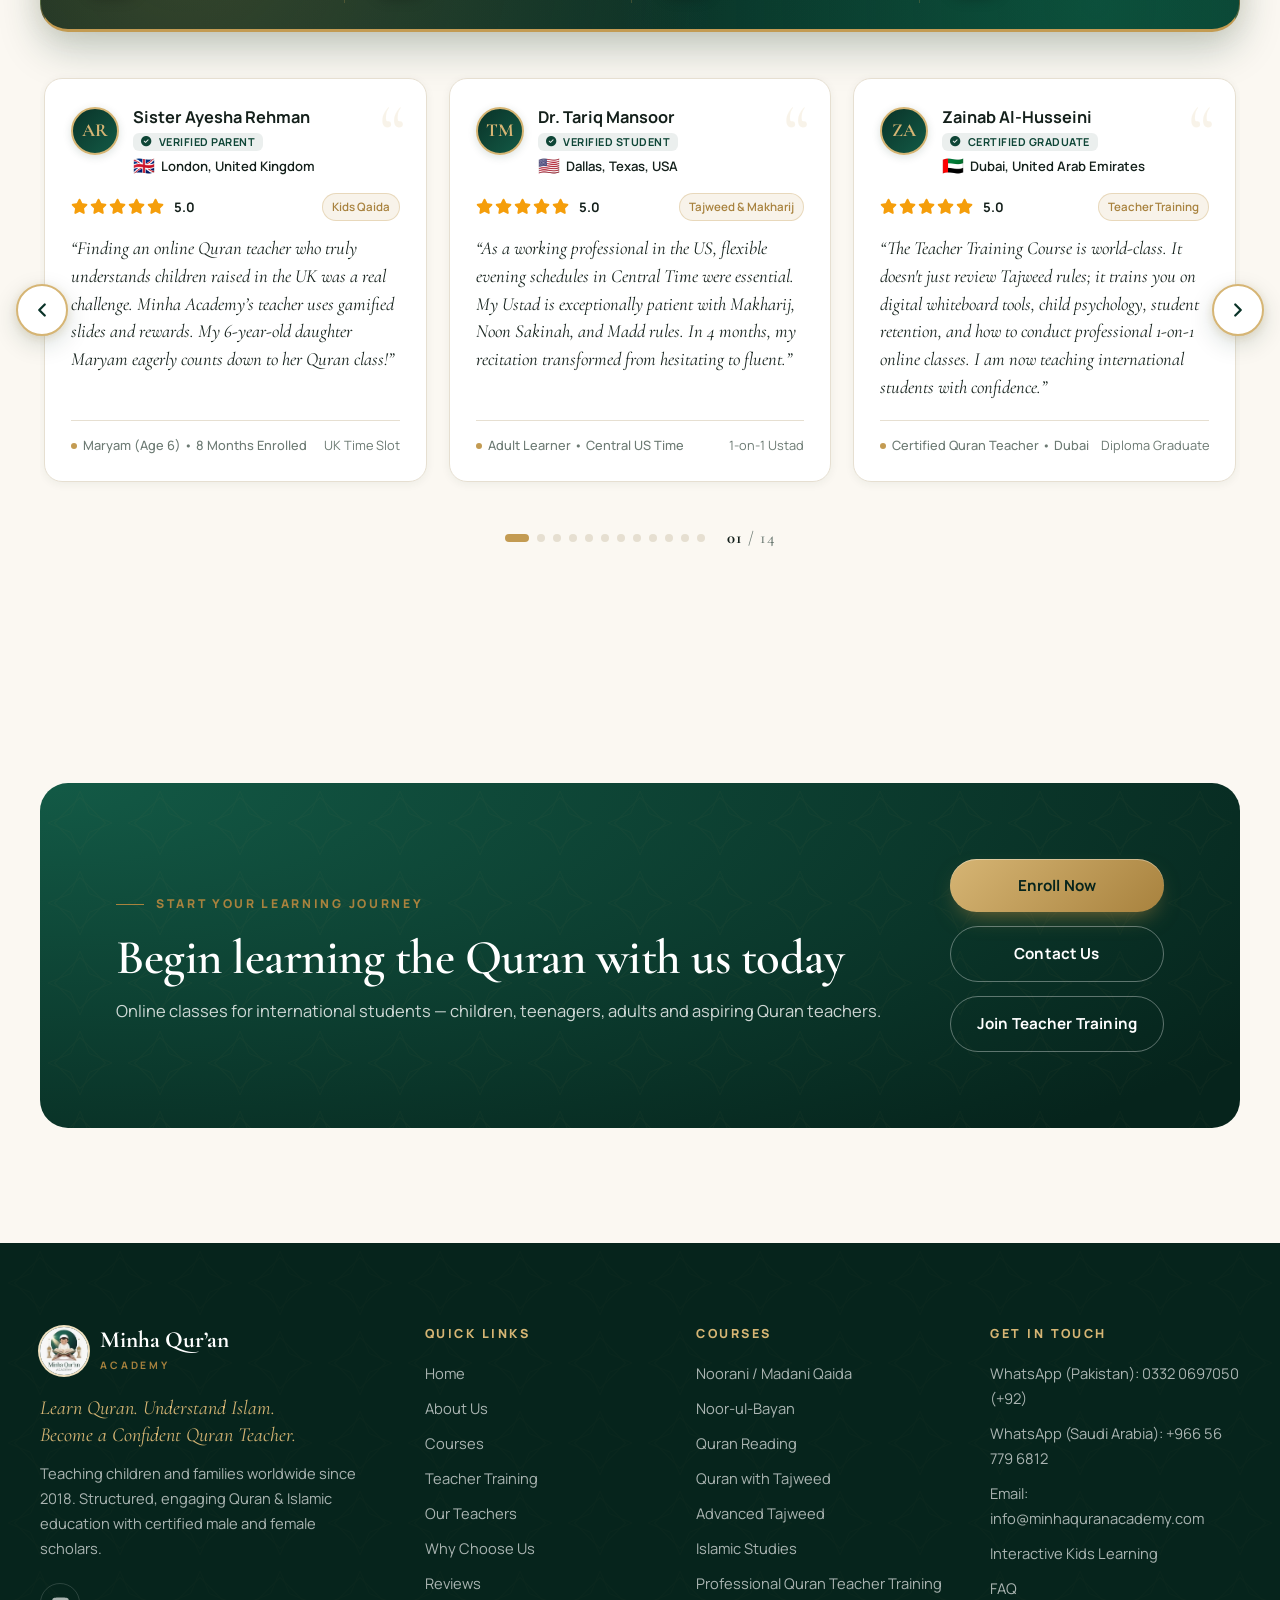
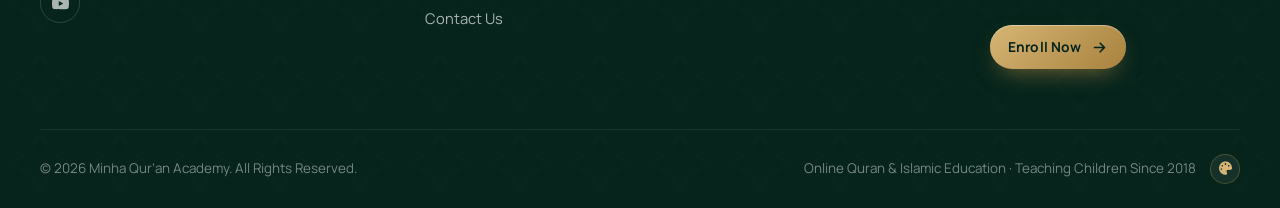
==== commit 61134a58: "Fix WhatsApp OG preview images and first-load CSS/preloader rendering" ====
--- a/index.html
+++ b/index.html
@@ -23,7 +23,9 @@
   <meta property="og:url" content="https://minhaquranacademy.com/">
   <meta property="og:title" content="Minha Qur’an Academy | Online Quran Classes &amp; Quran Teacher Training">
   <meta property="og:description" content="Learn Quran online with qualified male &amp; female teachers. Noorani Qaida, Tajweed, Islamic Studies &amp; certified Quran teacher training for kids and adults worldwide.">
-  <meta property="og:image" content="https://minhaquranacademy.com/assets/images/hero-learning_opt.webp">
+  <meta property="og:image" content="https://minhaquranacademy.com/assets/images/hero-learning_og.jpg">
+  <meta property="og:image:secure_url" content="https://minhaquranacademy.com/assets/images/hero-learning_og.jpg">
+  <meta property="og:image:type" content="image/jpeg">
   <meta property="og:image:width" content="1200">
   <meta property="og:image:height" content="630">
   <meta property="og:image:alt" content="Minha Qur'an Academy — Online Quran Learning and Teacher Training">
@@ -33,17 +35,21 @@
   <meta name="twitter:url" content="https://minhaquranacademy.com/">
   <meta name="twitter:title" content="Minha Qur’an Academy | Online Quran Classes &amp; Quran Teacher Training">
   <meta name="twitter:description" content="Learn Quran online with qualified male &amp; female teachers. Noorani Qaida, Tajweed, Islamic Studies &amp; certified Quran teacher training.">
-  <meta name="twitter:image" content="https://minhaquranacademy.com/assets/images/hero-learning_opt.webp">
+  <meta name="twitter:image" content="https://minhaquranacademy.com/assets/images/hero-learning_og.jpg">
 
   <link rel="icon" type="image/webp" href="assets/images/logo.webp">
+  <link rel="stylesheet" href="assets/css/main.css?v=20261110_1">
   <link rel="preconnect" href="https://fonts.googleapis.com">
   <link rel="preconnect" href="https://fonts.gstatic.com" crossorigin>
   <link
     href="https://fonts.googleapis.com/css2?family=Amiri:wght@400;700&family=Cormorant+Garamond:ital,wght@0,500;0,600;0,700;1,500;1,600&family=Fredoka:wght@500;600&family=Manrope:wght@400;500;600;700;800&display=swap"
-    rel="stylesheet">
+    rel="stylesheet" media="print" onload="this.media='all'">
   <!-- Font Awesome Icons -->
-  <link rel="stylesheet" href="https://cdnjs.cloudflare.com/ajax/libs/font-awesome/6.5.2/css/all.min.css" integrity="sha512-SnH5WK+bZxgPHs44uWIX+LLJAJ9/2PkPKZ5QiAj6Ta86w+fsb2TkcmfRyVX3pBnMFcV7oQPJkl9QevSCWr3W6A==" crossorigin="anonymous" referrerpolicy="no-referrer">
-  <link rel="stylesheet" href="assets/css/main.css?v=20261009_2">
+  <link rel="stylesheet" href="https://cdnjs.cloudflare.com/ajax/libs/font-awesome/6.5.2/css/all.min.css" integrity="sha512-SnH5WK+bZxgPHs44uWIX+LLJAJ9/2PkPKZ5QiAj6Ta86w+fsb2TkcmfRyVX3pBnMFcV7oQPJkl9QevSCWr3W6A==" crossorigin="anonymous" referrerpolicy="no-referrer" media="print" onload="this.media='all'">
+  <noscript>
+    <link rel="stylesheet" href="https://fonts.googleapis.com/css2?family=Amiri:wght@400;700&family=Cormorant+Garamond:ital,wght@0,500;0,600;0,700;1,500;1,600&family=Fredoka:wght@500;600&family=Manrope:wght@400;500;600;700;800&display=swap">
+    <link rel="stylesheet" href="https://cdnjs.cloudflare.com/ajax/libs/font-awesome/6.5.2/css/all.min.css">
+  </noscript>
 
   <!-- Schema.org JSON-LD Structured Data -->
   <script type="application/ld+json">
@@ -1035,7 +1041,7 @@
         href="teacher-training.html">Teacher Training</a> · <a href="teachers.html">Our Teachers</a> · <a
         href="faq.html">FAQ</a> · <a href="enroll.html">Enroll</a> · <a href="contact.html">Contact</a></nav>
   </noscript>
-  <script src="assets/js/main.js"></script>
+  <script src="assets/js/main.js?v=20261110_1"></script>
 </body>
 
 </html>
